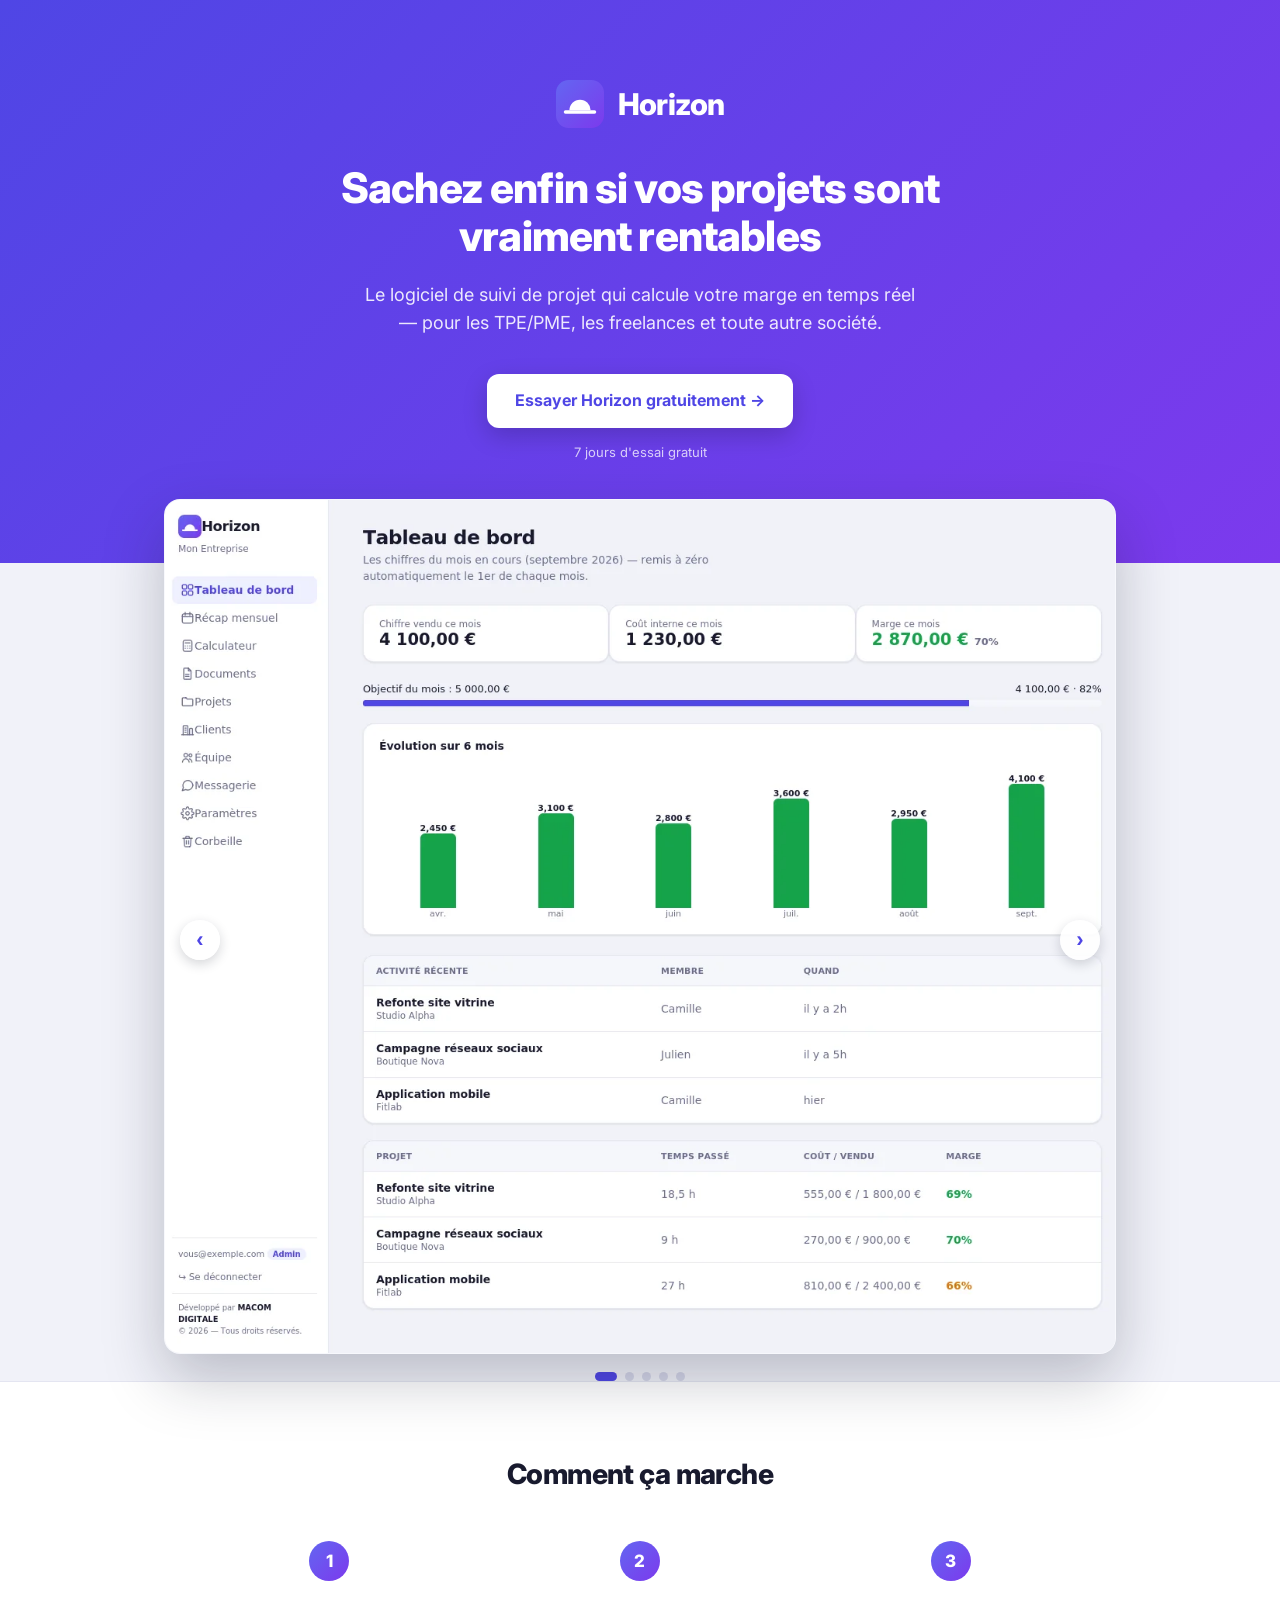
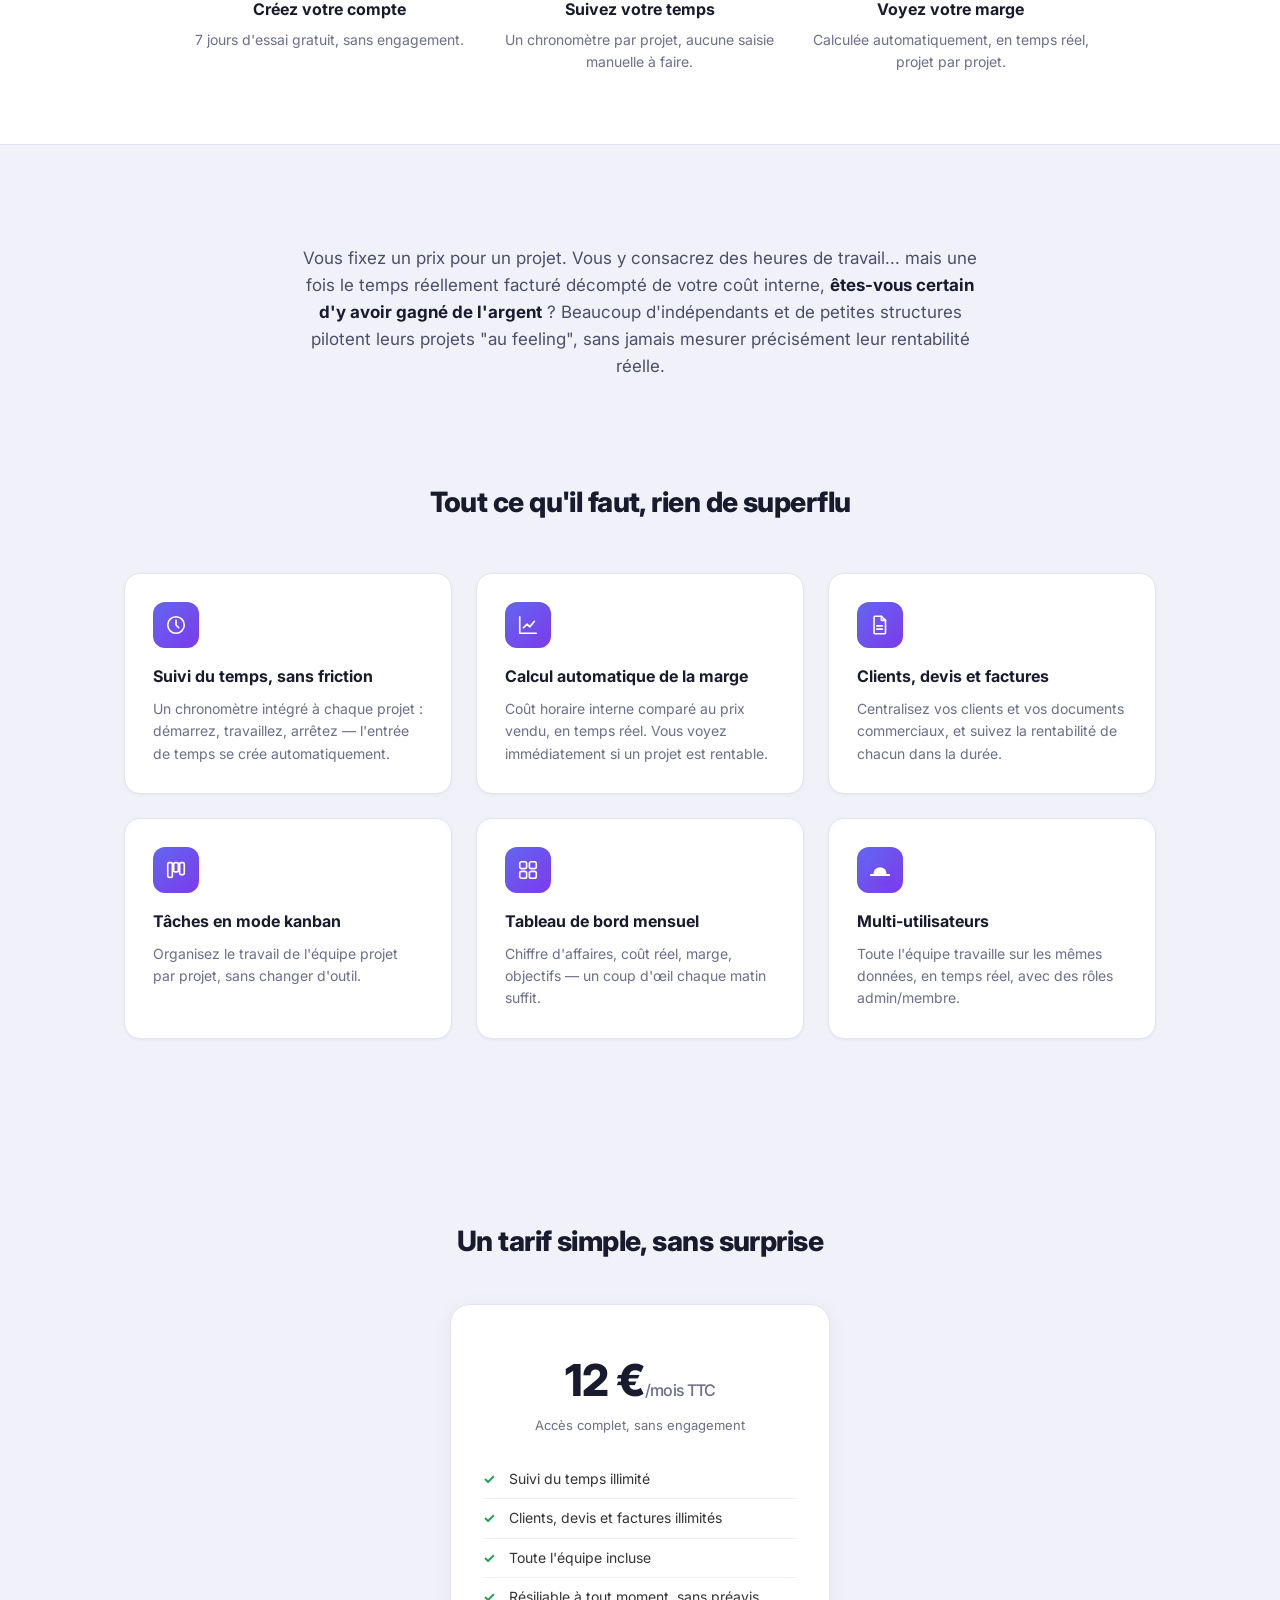
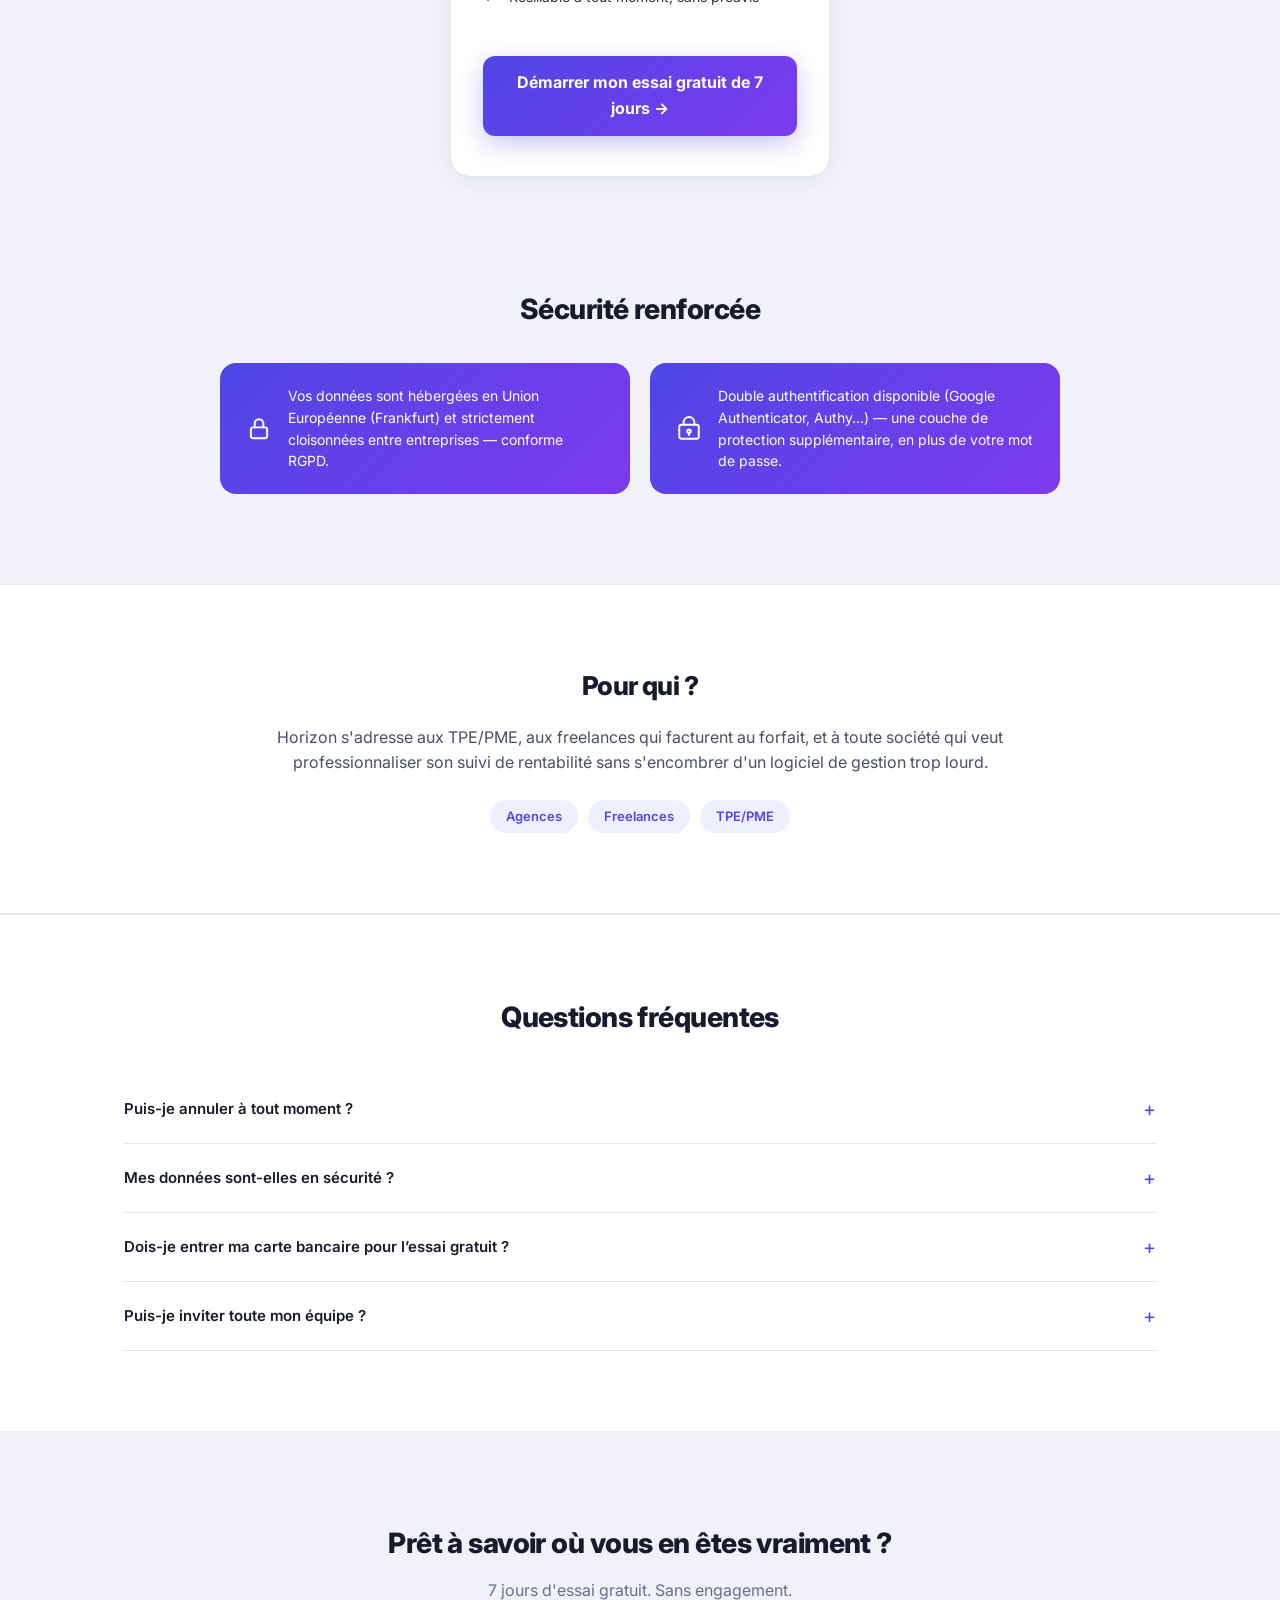
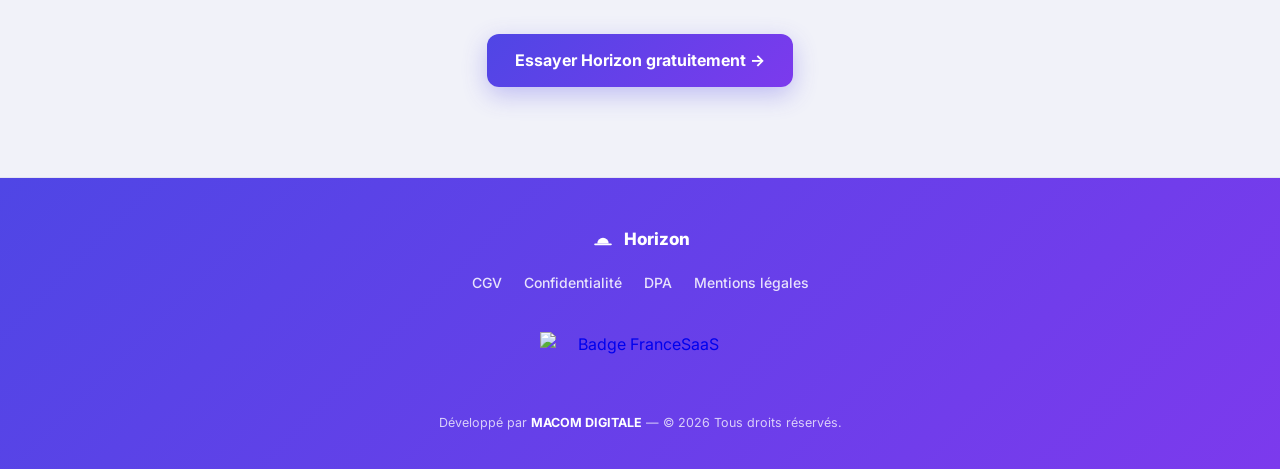
==== index.html @ ba442ac0 "Update index.html" ====
<!DOCTYPE html>
<html lang="fr-FR">
<head>
<meta charset="UTF-8" />
<meta name="viewport" content="width=device-width, initial-scale=1.0" />
<meta name='robots' content='index, follow, max-image-preview:large, max-snippet:-1, max-video-preview:-1' />

	<!-- This site is optimized with the Yoast SEO plugin v28.4 - https://yoast.com/product/yoast-seo-wordpress/ -->
	<title>Accueil - Horizon - Suivi de projets</title>
	<link rel="canonical" href="https://horizon-suivi-projets.fr/" />
	<meta property="og:locale" content="fr_FR" />
	<meta property="og:type" content="website" />
	<meta property="og:title" content="Accueil - Horizon - Suivi de projets" />
	<meta property="og:url" content="https://horizon-suivi-projets.fr/" />
	<meta property="og:site_name" content="Horizon - Suivi de projets" />
	<meta name="description" content="Horizon, le logiciel de suivi de projets et de rentabilité pour agences et TPE/PME : chrono de temps, marges HT/TTC, devis et factures, tâches en kanban, tableau de bord." />
<meta property="og:description" content="Suivi de projets et de rentabilité pour agences et TPE/PME. Sachez en un coup d'œil si chaque projet est rentable." />
<meta property="og:image" content="https://horizon-suivi-projets.fr/assets/img/horizon-tableau-de-bord-demo.webp" />
<link rel="icon" href="data:image/svg+xml,%3Csvg xmlns='http://www.w3.org/2000/svg' viewBox='0 0 34 34'%3E%3Crect width='34' height='34' rx='8' fill='%234F46E5'/%3E%3Cpath d='M9.5 21.5A7.5 7.5 0 0 1 24.5 21.5Z' fill='white'/%3E%3Crect x='5.5' y='21.5' width='23' height='2.4' rx='1.2' fill='white'/%3E%3C/svg%3E" />
	<meta name="twitter:card" content="summary_large_image" />
	<script type="application/ld+json" class="yoast-schema-graph">{"@context":"https:\/\/schema.org","@graph":[{"@type":"WebPage","@id":"https:\/\/horizon-suivi-projets.fr\/","url":"https:\/\/horizon-suivi-projets.fr\/","name":"Accueil - Horizon - Suivi de projets","isPartOf":{"@id":"https:\/\/horizon-suivi-projets.fr\/#website"},"datePublished":"2026-09-11T20:12:29+00:00","breadcrumb":{"@id":"https:\/\/horizon-suivi-projets.fr\/#breadcrumb"},"inLanguage":"fr-FR","potentialAction":[{"@type":"ReadAction","target":["https:\/\/horizon-suivi-projets.fr\/"]}]},{"@type":"BreadcrumbList","@id":"https:\/\/horizon-suivi-projets.fr\/#breadcrumb","itemListElement":[{"@type":"ListItem","position":1,"name":"Accueil"}]},{"@type":"WebSite","@id":"https:\/\/horizon-suivi-projets.fr\/#website","url":"https:\/\/horizon-suivi-projets.fr\/","name":"Horizon - Suivi de projets","description":"","potentialAction":[{"@type":"SearchAction","target":{"@type":"EntryPoint","urlTemplate":"https:\/\/horizon-suivi-projets.fr\/?s={search_term_string}"},"query-input":{"@type":"PropertyValueSpecification","valueRequired":true,"valueName":"search_term_string"}}],"inLanguage":"fr-FR"}]}</script>
	<!-- / Yoast SEO plugin. -->


<style id="wp-img-auto-sizes-contain-inline-css">
img:is([sizes=auto i],[sizes^="auto," i]){contain-intrinsic-size:3000px 1500px}
/*# sourceURL=wp-img-auto-sizes-contain-inline-css */
</style>
<style id="wp-block-library-inline-css">
:root{--wp-block-synced-color:#7a00df;--wp-block-synced-color--rgb:122,0,223;--wp-bound-block-color:var(--wp-block-synced-color);--wp-editor-canvas-background:#ddd;--wp-admin-theme-color:#007cba;--wp-admin-theme-color--rgb:0,124,186;--wp-admin-theme-color-darker-10:#006ba1;--wp-admin-theme-color-darker-10--rgb:0,107,160.5;--wp-admin-theme-color-darker-20:#005a87;--wp-admin-theme-color-darker-20--rgb:0,90,135;--wp-admin-border-width-focus:2px}@media (min-resolution:192dpi){:root{--wp-admin-border-width-focus:1.5px}}.wp-element-button{cursor:pointer}:root .has-very-light-gray-background-color{background-color:#eee}:root .has-very-dark-gray-background-color{background-color:#313131}:root .has-very-light-gray-color{color:#eee}:root .has-very-dark-gray-color{color:#313131}:root .has-vivid-green-cyan-to-vivid-cyan-blue-gradient-background{background:linear-gradient(135deg,#00d084,#0693e3)}:root .has-purple-crush-gradient-background{background:linear-gradient(135deg,#34e2e4,#4721fb 50%,#ab1dfe)}:root .has-hazy-dawn-gradient-background{background:linear-gradient(135deg,#faaca8,#dad0ec)}:root .has-subdued-olive-gradient-background{background:linear-gradient(135deg,#fafae1,#67a671)}:root .has-atomic-cream-gradient-background{background:linear-gradient(135deg,#fdd79a,#004a59)}:root .has-nightshade-gradient-background{background:linear-gradient(135deg,#330968,#31cdcf)}:root .has-midnight-gradient-background{background:linear-gradient(135deg,#020381,#2874fc)}:root{--wp--preset--font-size--normal:16px;--wp--preset--font-size--huge:42px}.has-regular-font-size{font-size:1em}.has-larger-font-size{font-size:2.625em}.has-normal-font-size{font-size:var(--wp--preset--font-size--normal)}.has-huge-font-size{font-size:var(--wp--preset--font-size--huge)}:root .has-text-align-center{text-align:center}:root .has-text-align-left{text-align:left}:root .has-text-align-right{text-align:right}.has-fit-text{white-space:nowrap!important}#end-resizable-editor-section{display:none}.aligncenter{clear:both}.items-justified-left{justify-content:flex-start}.items-justified-center{justify-content:center}.items-justified-right{justify-content:flex-end}.items-justified-space-between{justify-content:space-between}.screen-reader-text{word-wrap:normal!important;border:0;clip-path:inset(50%);height:1px;margin:-1px;overflow:hidden;padding:0;position:absolute;width:1px;word-break:normal!important}.screen-reader-text:focus{background-color:#ddd;clip-path:none;color:#444;display:block;font-size:1em;height:auto;left:5px;line-height:normal;padding:15px 23px 14px;text-decoration:none;top:5px;width:auto;z-index:100000}html :where(.has-border-color){border-style:solid}html :where([style^=border-color],[style*=";border-color"],[style*="; border-color"]){border-style:solid}html :where([style^=border-top-color],[style*=";border-top-color"],[style*="; border-top-color"]){border-top-style:solid}html :where([style^=border-right-color],[style*=";border-right-color"],[style*="; border-right-color"]){border-right-style:solid}html :where([style^=border-bottom-color],[style*=";border-bottom-color"],[style*="; border-bottom-color"]){border-bottom-style:solid}html :where([style^=border-left-color],[style*=";border-left-color"],[style*="; border-left-color"]){border-left-style:solid}html :where([style^=border-width],[style*=";border-width"],[style*="; border-width"]){border-style:solid}html :where([style^=border-top-width],[style*=";border-top-width"],[style*="; border-top-width"]){border-top-style:solid}html :where([style^=border-right-width],[style*=";border-right-width"],[style*="; border-right-width"]){border-right-style:solid}html :where([style^=border-bottom-width],[style*=";border-bottom-width"],[style*="; border-bottom-width"]){border-bottom-style:solid}html :where([style^=border-left-width],[style*=";border-left-width"],[style*="; border-left-width"]){border-left-style:solid}html :where(img[class*=wp-image-]){height:auto;max-width:100%}:where(figure){margin:0 0 1em}html :where(.is-position-sticky){--wp-admin--admin-bar--position-offset:var(--wp-admin--admin-bar--height,0px)}@media screen and (max-width:600px){html :where(.is-position-sticky){--wp-admin--admin-bar--position-offset:0px}}

/*# sourceURL=/wp-includes/css/dist/block-library/common.min.css */
</style>
<style id="classic-theme-styles-inline-css">
/*! This file is auto-generated */
.wp-block-button__link{color:#fff;background-color:#32373c;border-radius:9999px;box-shadow:none;text-decoration:none;padding:calc(.667em + 2px) calc(1.333em + 2px);font-size:1.125em}.wp-block-file__button{background:#32373c;color:#fff;text-decoration:none}
/*# sourceURL=/wp-includes/css/classic-themes.min.css */
</style>

<style id="global-styles-inline-css">
:root{--wp--preset--aspect-ratio--square: 1;--wp--preset--aspect-ratio--4-3: 4/3;--wp--preset--aspect-ratio--3-4: 3/4;--wp--preset--aspect-ratio--3-2: 3/2;--wp--preset--aspect-ratio--2-3: 2/3;--wp--preset--aspect-ratio--16-9: 16/9;--wp--preset--aspect-ratio--9-16: 9/16;--wp--preset--color--black: #000000;--wp--preset--color--cyan-bluish-gray: #abb8c3;--wp--preset--color--white: #ffffff;--wp--preset--color--pale-pink: #f78da7;--wp--preset--color--vivid-red: #cf2e2e;--wp--preset--color--luminous-vivid-orange: #ff6900;--wp--preset--color--luminous-vivid-amber: #fcb900;--wp--preset--color--light-green-cyan: #7bdcb5;--wp--preset--color--vivid-green-cyan: #00d084;--wp--preset--color--pale-cyan-blue: #8ed1fc;--wp--preset--color--vivid-cyan-blue: #0693e3;--wp--preset--color--vivid-purple: #9b51e0;--wp--preset--gradient--vivid-cyan-blue-to-vivid-purple: linear-gradient(135deg,rgb(6,147,227) 0%,rgb(155,81,224) 100%);--wp--preset--gradient--light-green-cyan-to-vivid-green-cyan: linear-gradient(135deg,rgb(122,220,180) 0%,rgb(0,208,130) 100%);--wp--preset--gradient--luminous-vivid-amber-to-luminous-vivid-orange: linear-gradient(135deg,rgb(252,185,0) 0%,rgb(255,105,0) 100%);--wp--preset--gradient--luminous-vivid-orange-to-vivid-red: linear-gradient(135deg,rgb(255,105,0) 0%,rgb(207,46,46) 100%);--wp--preset--gradient--very-light-gray-to-cyan-bluish-gray: linear-gradient(135deg,rgb(238,238,238) 0%,rgb(169,184,195) 100%);--wp--preset--gradient--cool-to-warm-spectrum: linear-gradient(135deg,rgb(74,234,220) 0%,rgb(151,120,209) 20%,rgb(207,42,186) 40%,rgb(238,44,130) 60%,rgb(251,105,98) 80%,rgb(254,248,76) 100%);--wp--preset--gradient--blush-light-purple: linear-gradient(135deg,rgb(255,206,236) 0%,rgb(152,150,240) 100%);--wp--preset--gradient--blush-bordeaux: linear-gradient(135deg,rgb(254,205,165) 0%,rgb(254,45,45) 50%,rgb(107,0,62) 100%);--wp--preset--gradient--luminous-dusk: linear-gradient(135deg,rgb(255,203,112) 0%,rgb(199,81,192) 50%,rgb(65,88,208) 100%);--wp--preset--gradient--pale-ocean: linear-gradient(135deg,rgb(255,245,203) 0%,rgb(182,227,212) 50%,rgb(51,167,181) 100%);--wp--preset--gradient--electric-grass: linear-gradient(135deg,rgb(202,248,128) 0%,rgb(113,206,126) 100%);--wp--preset--gradient--midnight: linear-gradient(135deg,rgb(2,3,129) 0%,rgb(40,116,252) 100%);--wp--preset--font-size--small: 13px;--wp--preset--font-size--medium: 20px;--wp--preset--font-size--large: 36px;--wp--preset--font-size--x-large: 42px;--wp--preset--spacing--20: 0.44rem;--wp--preset--spacing--30: 0.67rem;--wp--preset--spacing--40: 1rem;--wp--preset--spacing--50: 1.5rem;--wp--preset--spacing--60: 2.25rem;--wp--preset--spacing--70: 3.38rem;--wp--preset--spacing--80: 5.06rem;--wp--preset--shadow--natural: 6px 6px 9px rgba(0, 0, 0, 0.2);--wp--preset--shadow--deep: 12px 12px 50px rgba(0, 0, 0, 0.4);--wp--preset--shadow--sharp: 6px 6px 0px rgba(0, 0, 0, 0.2);--wp--preset--shadow--outlined: 6px 6px 0px -3px rgb(255, 255, 255), 6px 6px rgb(0, 0, 0);--wp--preset--shadow--crisp: 6px 6px 0px rgb(0, 0, 0);}.wp-block-button{--wp--preset--dimension--25: 25%;--wp--preset--dimension--50: 50%;--wp--preset--dimension--75: 75%;--wp--preset--dimension--100: 100%;}:where(body) { margin: 0; }:where(.is-layout-flex){gap: 0.5em;}:where(.is-layout-grid){gap: 0.5em;}body .is-layout-flex{display: flex;}.is-layout-flex{flex-wrap: wrap;align-items: center;}.is-layout-flex > :is(*, div){margin: 0;}body .is-layout-grid{display: grid;}.is-layout-grid > :is(*, div){margin: 0;}body{padding-top: 0px;padding-right: 0px;padding-bottom: 0px;padding-left: 0px;}:root :where(.wp-element-button, .wp-block-button__link){background-color: #32373c;border-width: 0;color: #fff;font-family: inherit;font-size: inherit;font-style: inherit;font-weight: inherit;letter-spacing: inherit;line-height: inherit;padding-top: calc(0.667em + 2px);padding-right: calc(1.333em + 2px);padding-bottom: calc(0.667em + 2px);padding-left: calc(1.333em + 2px);text-decoration: none;text-transform: inherit;}.has-black-color{color: var(--wp--preset--color--black) !important;}.has-cyan-bluish-gray-color{color: var(--wp--preset--color--cyan-bluish-gray) !important;}.has-white-color{color: var(--wp--preset--color--white) !important;}.has-pale-pink-color{color: var(--wp--preset--color--pale-pink) !important;}.has-vivid-red-color{color: var(--wp--preset--color--vivid-red) !important;}.has-luminous-vivid-orange-color{color: var(--wp--preset--color--luminous-vivid-orange) !important;}.has-luminous-vivid-amber-color{color: var(--wp--preset--color--luminous-vivid-amber) !important;}.has-light-green-cyan-color{color: var(--wp--preset--color--light-green-cyan) !important;}.has-vivid-green-cyan-color{color: var(--wp--preset--color--vivid-green-cyan) !important;}.has-pale-cyan-blue-color{color: var(--wp--preset--color--pale-cyan-blue) !important;}.has-vivid-cyan-blue-color{color: var(--wp--preset--color--vivid-cyan-blue) !important;}.has-vivid-purple-color{color: var(--wp--preset--color--vivid-purple) !important;}.has-black-background-color{background-color: var(--wp--preset--color--black) !important;}.has-cyan-bluish-gray-background-color{background-color: var(--wp--preset--color--cyan-bluish-gray) !important;}.has-white-background-color{background-color: var(--wp--preset--color--white) !important;}.has-pale-pink-background-color{background-color: var(--wp--preset--color--pale-pink) !important;}.has-vivid-red-background-color{background-color: var(--wp--preset--color--vivid-red) !important;}.has-luminous-vivid-orange-background-color{background-color: var(--wp--preset--color--luminous-vivid-orange) !important;}.has-luminous-vivid-amber-background-color{background-color: var(--wp--preset--color--luminous-vivid-amber) !important;}.has-light-green-cyan-background-color{background-color: var(--wp--preset--color--light-green-cyan) !important;}.has-vivid-green-cyan-background-color{background-color: var(--wp--preset--color--vivid-green-cyan) !important;}.has-pale-cyan-blue-background-color{background-color: var(--wp--preset--color--pale-cyan-blue) !important;}.has-vivid-cyan-blue-background-color{background-color: var(--wp--preset--color--vivid-cyan-blue) !important;}.has-vivid-purple-background-color{background-color: var(--wp--preset--color--vivid-purple) !important;}.has-black-border-color{border-color: var(--wp--preset--color--black) !important;}.has-cyan-bluish-gray-border-color{border-color: var(--wp--preset--color--cyan-bluish-gray) !important;}.has-white-border-color{border-color: var(--wp--preset--color--white) !important;}.has-pale-pink-border-color{border-color: var(--wp--preset--color--pale-pink) !important;}.has-vivid-red-border-color{border-color: var(--wp--preset--color--vivid-red) !important;}.has-luminous-vivid-orange-border-color{border-color: var(--wp--preset--color--luminous-vivid-orange) !important;}.has-luminous-vivid-amber-border-color{border-color: var(--wp--preset--color--luminous-vivid-amber) !important;}.has-light-green-cyan-border-color{border-color: var(--wp--preset--color--light-green-cyan) !important;}.has-vivid-green-cyan-border-color{border-color: var(--wp--preset--color--vivid-green-cyan) !important;}.has-pale-cyan-blue-border-color{border-color: var(--wp--preset--color--pale-cyan-blue) !important;}.has-vivid-cyan-blue-border-color{border-color: var(--wp--preset--color--vivid-cyan-blue) !important;}.has-vivid-purple-border-color{border-color: var(--wp--preset--color--vivid-purple) !important;}.has-vivid-cyan-blue-to-vivid-purple-gradient-background{background: var(--wp--preset--gradient--vivid-cyan-blue-to-vivid-purple) !important;}.has-light-green-cyan-to-vivid-green-cyan-gradient-background{background: var(--wp--preset--gradient--light-green-cyan-to-vivid-green-cyan) !important;}.has-luminous-vivid-amber-to-luminous-vivid-orange-gradient-background{background: var(--wp--preset--gradient--luminous-vivid-amber-to-luminous-vivid-orange) !important;}.has-luminous-vivid-orange-to-vivid-red-gradient-background{background: var(--wp--preset--gradient--luminous-vivid-orange-to-vivid-red) !important;}.has-very-light-gray-to-cyan-bluish-gray-gradient-background{background: var(--wp--preset--gradient--very-light-gray-to-cyan-bluish-gray) !important;}.has-cool-to-warm-spectrum-gradient-background{background: var(--wp--preset--gradient--cool-to-warm-spectrum) !important;}.has-blush-light-purple-gradient-background{background: var(--wp--preset--gradient--blush-light-purple) !important;}.has-blush-bordeaux-gradient-background{background: var(--wp--preset--gradient--blush-bordeaux) !important;}.has-luminous-dusk-gradient-background{background: var(--wp--preset--gradient--luminous-dusk) !important;}.has-pale-ocean-gradient-background{background: var(--wp--preset--gradient--pale-ocean) !important;}.has-electric-grass-gradient-background{background: var(--wp--preset--gradient--electric-grass) !important;}.has-midnight-gradient-background{background: var(--wp--preset--gradient--midnight) !important;}.has-small-font-size{font-size: var(--wp--preset--font-size--small) !important;}.has-medium-font-size{font-size: var(--wp--preset--font-size--medium) !important;}.has-large-font-size{font-size: var(--wp--preset--font-size--large) !important;}.has-x-large-font-size{font-size: var(--wp--preset--font-size--x-large) !important;}
/*# sourceURL=global-styles-inline-css */
</style>

<link rel='stylesheet' id='horizon-style-css' href='assets/style.css' media='all' />
</head>
<body class="home wp-singular page-template-default page page-id-13 wp-theme-Horizon">
<div class="horizon-page">
  <!-- HERO -->
  <section class="horizon-hero">
    <div class="horizon-hero-logo">
      <svg width="30" height="30" viewBox="0 0 34 34" fill="none" xmlns="http://www.w3.org/2000/svg" style="flex-shrink:0;"><rect width="34" height="34" rx="9" fill="url(#logoGrad)"/><path d="M9.5 21.5A7.5 7.5 0 0 1 24.5 21.5Z" fill="white"/><rect x="5.5" y="21.5" width="23" height="2.4" rx="1.2" fill="white"/><defs><linearGradient id="logoGrad" x1="0" y1="0" x2="34" y2="34" gradientUnits="userSpaceOnUse"><stop stop-color="#6366F1"/><stop offset="1" stop-color="#7C3AED"/></linearGradient></defs></svg>      <span>Horizon</span>
    </div>
    <h1>Sachez enfin si vos projets sont vraiment rentables</h1>
    <p>Le logiciel de suivi de projet qui calcule votre marge en temps réel — pour les TPE/PME, les freelances et toute autre société.</p>
    <a href="bientot.html" class="horizon-cta">
      Essayer Horizon gratuitement →
    </a>
    <span class="horizon-cta-sub">7 jours d'essai gratuit</span>
  </section>

  <!-- SCREENSHOT / CARROUSEL -->
  <div class="horizon-screenshot-wrap">
    <div class="horizon-carousel">
      <div class="horizon-carousel-track">
        <img src="assets/img/horizon-tableau-de-bord-demo.webp" alt="Tableau de bord Horizon, logiciel de suivi de projet et de rentabilité" class="horizon-carousel-slide is-active" />
        <img src="assets/img/horizon-recap-demo-1.webp" alt="Récap mensuel par membre dans Horizon" class="horizon-carousel-slide" />
        <img src="assets/img/horizon-projets-demo-1.webp" alt="Vue Projets et tâches en kanban dans Horizon" class="horizon-carousel-slide" />
        <img src="assets/img/horizon-clients-demo-1.webp" alt="Vue Clients dans Horizon" class="horizon-carousel-slide" />
        <img src="assets/img/horizon-documents-demo-1.webp" alt="Devis et factures dans Horizon" class="horizon-carousel-slide" />
      </div>
      <button type="button" class="horizon-carousel-arrow prev" aria-label="Image précédente" onclick="horizonCarouselMove(-1)">‹</button>
      <button type="button" class="horizon-carousel-arrow next" aria-label="Image suivante" onclick="horizonCarouselMove(1)">›</button>
      <div class="horizon-carousel-dots">
        <button type="button" class="horizon-carousel-dot is-active" aria-label="Tableau de bord" onclick="horizonCarouselGo(0)"></button>
        <button type="button" class="horizon-carousel-dot" aria-label="Projets" onclick="horizonCarouselGo(1)"></button>
        <button type="button" class="horizon-carousel-dot" aria-label="Clients" onclick="horizonCarouselGo(2)"></button>
        <button type="button" class="horizon-carousel-dot" aria-label="Récap mensuel" onclick="horizonCarouselGo(3)"></button>
        <button type="button" class="horizon-carousel-dot" aria-label="Documents" onclick="horizonCarouselGo(4)"></button>
      </div>
    </div>
  </div>

  <script>
  (function(){
    var current = 0;
    var slides = document.querySelectorAll('.horizon-carousel-slide');
    var dots = document.querySelectorAll('.horizon-carousel-dot');
    window.horizonCarouselGo = function(i){
      slides[current].classList.remove('is-active');
      dots[current].classList.remove('is-active');
      current = i;
      slides[current].classList.add('is-active');
      dots[current].classList.add('is-active');
    };
    window.horizonCarouselMove = function(delta){
      var next = (current + delta + slides.length) % slides.length;
      horizonCarouselGo(next);
    };
  })();
  </script>


  <!-- COMMENT ÇA MARCHE -->
  <section class="horizon-steps">
    <div class="horizon-container">
      <h2>Comment ça marche</h2>
      <div class="horizon-steps-grid">
        <div class="horizon-step">
          <span class="horizon-step-num">1</span>
          <h3>Créez votre compte</h3>
          <p>7 jours d'essai gratuit, sans engagement.</p>
        </div>
        <div class="horizon-step">
          <span class="horizon-step-num">2</span>
          <h3>Suivez votre temps</h3>
          <p>Un chronomètre par projet, aucune saisie manuelle à faire.</p>
        </div>
        <div class="horizon-step">
          <span class="horizon-step-num">3</span>
          <h3>Voyez votre marge</h3>
          <p>Calculée automatiquement, en temps réel, projet par projet.</p>
        </div>
      </div>
    </div>
  </section>

  <!-- INTRO / PROBLEME -->
  <section class="horizon-intro">
    <p>Vous fixez un prix pour un projet. Vous y consacrez des heures de travail... mais une fois le temps réellement facturé décompté de votre coût interne, <strong>êtes-vous certain d'y avoir gagné de l'argent</strong> ? Beaucoup d'indépendants et de petites structures pilotent leurs projets "au feeling", sans jamais mesurer précisément leur rentabilité réelle.</p>
  </section>

  <!-- FONCTIONNALITÉS -->
  <section class="horizon-features">
    <div class="horizon-container">
      <h2>Tout ce qu'il faut, rien de superflu</h2>
      <div class="horizon-features-grid">
        <div class="horizon-feature-card">
          <div class="horizon-feature-icon"><svg viewBox="0 0 24 24" width="22" height="22" fill="none" stroke="white" stroke-width="1.8" stroke-linecap="round" stroke-linejoin="round"><circle cx="12" cy="12" r="9"/><path d="M12 7v5l3 3"/></svg></div>
          <h3>Suivi du temps, sans friction</h3>
          <p>Un chronomètre intégré à chaque projet : démarrez, travaillez, arrêtez — l'entrée de temps se crée automatiquement.</p>
        </div>
        <div class="horizon-feature-card">
          <div class="horizon-feature-icon"><svg viewBox="0 0 24 24" width="22" height="22" fill="none" stroke="white" stroke-width="1.8" stroke-linecap="round" stroke-linejoin="round"><path d="M3 3v18h18"/><path d="M7 15l4-4 3 3 5-6"/></svg></div>
          <h3>Calcul automatique de la marge</h3>
          <p>Coût horaire interne comparé au prix vendu, en temps réel. Vous voyez immédiatement si un projet est rentable.</p>
        </div>
        <div class="horizon-feature-card">
          <div class="horizon-feature-icon"><svg viewBox="0 0 24 24" width="22" height="22" fill="none" stroke="white" stroke-width="1.8" stroke-linecap="round" stroke-linejoin="round"><path d="M6.5 2.5h7l4.5 4.5v13.5a1 1 0 0 1-1 1h-10.5a1 1 0 0 1-1-1v-17a1 1 0 0 1 1-1z"/><path d="M13.5 2.5v4.5h4.5"/><path d="M8.5 13h6"/><path d="M8.5 16.5h6"/></svg></div>
          <h3>Clients, devis et factures</h3>
          <p>Centralisez vos clients et vos documents commerciaux, et suivez la rentabilité de chacun dans la durée.</p>
        </div>
        <div class="horizon-feature-card">
          <div class="horizon-feature-icon"><svg viewBox="0 0 24 24" width="22" height="22" fill="none" stroke="white" stroke-width="1.8" stroke-linecap="round" stroke-linejoin="round"><rect x="3" y="4" width="5" height="16" rx="1.5"/><rect x="9.5" y="4" width="5" height="10" rx="1.5"/><rect x="16" y="4" width="5" height="13" rx="1.5"/></svg></div>
          <h3>Tâches en mode kanban</h3>
          <p>Organisez le travail de l'équipe projet par projet, sans changer d'outil.</p>
        </div>
        <div class="horizon-feature-card">
          <div class="horizon-feature-icon"><svg viewBox="0 0 24 24" width="22" height="22" fill="none" stroke="white" stroke-width="1.8" stroke-linecap="round" stroke-linejoin="round"><rect x="3" y="3" width="7.5" height="7.5" rx="2"/><rect x="13.5" y="3" width="7.5" height="7.5" rx="2"/><rect x="3" y="13.5" width="7.5" height="7.5" rx="2"/><rect x="13.5" y="13.5" width="7.5" height="7.5" rx="2"/></svg></div>
          <h3>Tableau de bord mensuel</h3>
          <p>Chiffre d'affaires, coût réel, marge, objectifs — un coup d'œil chaque matin suffit.</p>
        </div>
        <div class="horizon-feature-card">
          <div class="horizon-feature-icon"><svg width="30" height="30" viewBox="0 0 34 34" fill="none" xmlns="http://www.w3.org/2000/svg" style="flex-shrink:0;"><rect width="34" height="34" rx="9" fill="url(#logoGrad)"/><path d="M9.5 21.5A7.5 7.5 0 0 1 24.5 21.5Z" fill="white"/><rect x="5.5" y="21.5" width="23" height="2.4" rx="1.2" fill="white"/><defs><linearGradient id="logoGrad" x1="0" y1="0" x2="34" y2="34" gradientUnits="userSpaceOnUse"><stop stop-color="#6366F1"/><stop offset="1" stop-color="#7C3AED"/></linearGradient></defs></svg></div>
          <h3>Multi-utilisateurs</h3>
          <p>Toute l'équipe travaille sur les mêmes données, en temps réel, avec des rôles admin/membre.</p>
        </div>
      </div>
    </div>
  </section>


  <!-- TARIF -->
  <section class="horizon-pricing">
    <div class="horizon-container">
      <h2>Un tarif simple, sans surprise</h2>
      <div class="horizon-pricing-card">
        <div class="horizon-pricing-amount">12&nbsp;€<span class="horizon-pricing-period">/mois TTC</span></div>
        <p class="horizon-pricing-sub">Accès complet, sans engagement</p>
        <ul class="horizon-pricing-features">
          <li>Suivi du temps illimité</li>
          <li>Clients, devis et factures illimités</li>
          <li>Toute l'équipe incluse</li>
          <li>Résiliable à tout moment, sans préavis</li>
        </ul>
        <a href="bientot.html" class="horizon-cta-dark">
          Démarrer mon essai gratuit de 7 jours →
        </a>
      </div>
    </div>
  </section>

  <!-- SÉCURITÉ RENFORCÉE -->
  <section class="horizon-security">
    <div class="horizon-container">
      <h2>Sécurité renforcée</h2>
      <div class="horizon-security-grid">
        <div class="horizon-security-item">
          <svg viewBox="0 0 24 24" width="26" height="26" fill="none" stroke="#ffffff" stroke-width="1.8" stroke-linecap="round" stroke-linejoin="round"><rect x="4.5" y="10.5" width="15" height="10" rx="2"/><path d="M8 10.5V7a4 4 0 0 1 8 0v3.5"/></svg>
          <p>Vos données sont hébergées en Union Européenne (Frankfurt) et strictement cloisonnées entre entreprises — conforme RGPD.</p>
        </div>
        <div class="horizon-security-item">
          <svg viewBox="0 0 24 24" width="26" height="26" fill="none" stroke="#ffffff" stroke-width="1.8" stroke-linecap="round" stroke-linejoin="round"><rect x="3" y="8" width="18" height="13" rx="2"/><path d="M7 8V6a5 5 0 0 1 10 0v2"/><circle cx="12" cy="14" r="1.6"/><path d="M12 15.6V17.5"/></svg>
          <p>Double authentification disponible (Google Authenticator, Authy...) — une couche de protection supplémentaire, en plus de votre mot de passe.</p>
        </div>
      </div>
    </div>
  </section>

  <!-- POUR QUI -->
  <section class="horizon-for-who">
    <div class="horizon-for-who-inner">
      <h2>Pour qui ?</h2>
      <p>Horizon s'adresse aux TPE/PME, aux freelances qui facturent au forfait, et à toute société qui veut professionnaliser son suivi de rentabilité sans s'encombrer d'un logiciel de gestion trop lourd.</p>
      <div class="horizon-tags">
        <span class="horizon-tag">Agences</span>
        <span class="horizon-tag">Freelances</span>
        <span class="horizon-tag">TPE/PME</span>
      </div>
    </div>
  </section>


  <!-- FAQ -->
  <section class="horizon-faq">
    <div class="horizon-container">
      <h2>Questions fréquentes</h2>
      <div class="horizon-faq-list">
                  <details class="horizon-faq-item">
            <summary>Puis-je annuler à tout moment ?</summary>
            <div class="horizon-faq-answer"><p>Oui, sans préavis, directement depuis votre espace de compte.</p>
</div>
          </details>
                  <details class="horizon-faq-item">
            <summary>Mes données sont-elles en sécurité ?</summary>
            <div class="horizon-faq-answer"><p>Elles sont hébergées en Union Européenne (Allemagne), avec un cloisonnement strict entre chaque entreprise cliente — personne d&rsquo;autre ne peut voir vos données.</p>
</div>
          </details>
                  <details class="horizon-faq-item">
            <summary>Dois-je entrer ma carte bancaire pour l&rsquo;essai gratuit ?</summary>
            <div class="horizon-faq-answer"><p>Oui, elle est demandée pour activer l&rsquo;essai de 7 jours, mais aucun prélèvement n&rsquo;a lieu avant la fin de cette période.</p>
</div>
          </details>
                  <details class="horizon-faq-item">
            <summary>Puis-je inviter toute mon équipe ?</summary>
            <div class="horizon-faq-answer"><p>Oui, sans limite de nombre — chaque membre de votre entreprise peut avoir son propre accès, inclus dans l&rsquo;abonnement.</p>
</div>
          </details>
              </div>
    </div>
  </section>

  <!-- CTA FINAL -->
  <section class="horizon-final-cta">
    <h2>Prêt à savoir où vous en êtes vraiment ?</h2>
    <p>7 jours d'essai gratuit. Sans engagement.</p>
    <a href="bientot.html" class="horizon-cta-dark">
      Essayer Horizon gratuitement →
    </a>
  </section>

<footer class="horizon-footer">
  <div class="horizon-footer-inner">

    <div class="horizon-footer-logo">
      <svg width="26" height="26" viewBox="0 0 34 34" fill="none" xmlns="http://www.w3.org/2000/svg" style="flex-shrink:0;">
        <path d="M9.5 21.5A7.5 7.5 0 0 1 24.5 21.5Z" fill="white"/>
        <rect x="5.5" y="21.5" width="23" height="2.4" rx="1.2" fill="white"/>
      </svg>
      <span>Horizon</span>
    </div>

    <nav class="horizon-footer-links">
      <a href="docs/cgv-Horizon.pdf" target="_blank" rel="noopener">CGV</a>
      <a href="docs/politique-confidentialite-Horizon.pdf" target="_blank" rel="noopener">Confidentialité</a>
      <a href="docs/dpa-Horizon.pdf" target="_blank" rel="noopener">DPA</a>
      <a href="docs/mentions-legales-Horizon.pdf" target="_blank" rel="noopener">Mentions légales</a>
    </nav>

<!-- Badge FranceSaaS -->
<div class="horizon-footer-badge">
  <a href="https://francesaas.fr/saas/horizon"
     target="_blank"
     rel="noopener"
     title="Profil du SaaS Horizon sur FranceSaaS.fr">
    <img src="https://francesaas.fr/badge-francesaas.svg"
         alt="Badge FranceSaaS"
         width="120"
         height="26">
  </a>
</div>

    <p class="horizon-footer-copy">
      Développé par 
      <a 
        href="https://macom-digitale.com/" 
        target="_blank" 
        rel="noopener noreferrer" 
        class="horizon-footer-brand-link"
      >
        <strong>MACOM DIGITALE</strong>
      </a> 
      — © 2026 Tous droits réservés.
    </p>

  </div>
</footer>
---- assets/style.css ----
/*
Theme Name: Horizon
Theme URI: https://horizon.macom-digitale.com
Author: MACOM DIGITALE
Author URI: https://macom-digitale.com
Description: Thème de présentation pour Horizon, logiciel de suivi de projet et de rentabilité.
Version: 1.0
*/


  @import url('https://fonts.googleapis.com/css2?family=Inter:wght@400;500;600;700;800&display=swap');

  .horizon-page * { box-sizing:border-box; margin:0; padding:0; }
  .horizon-page {
    font-family:'Inter', ui-sans-serif, system-ui, sans-serif;
    color:#181A2E;
    background:#F1F2F9;
    line-height:1.6;
  }
  .horizon-page a { text-decoration:none; }
  .horizon-container { max-width:1080px; margin:0 auto; padding:0 24px; }

  /* ---------- Hero ---------- */
  .horizon-hero {
    background:linear-gradient(135deg, #4F46E5, #7C3AED);
    padding:80px 24px 100px 24px;
    text-align:center;
    color:#fff;
  }
  .horizon-hero-logo { display:flex; align-items:center; justify-content:center; gap:14px; margin-bottom:36px; }
  .horizon-hero-logo svg { width:48px; height:48px; }
  .horizon-hero-logo span { font-size:30px; font-weight:800; letter-spacing:-0.02em; }
  .horizon-hero h1 { font-size:42px; font-weight:800; letter-spacing:-0.02em; line-height:1.15; max-width:720px; margin:0 auto 20px auto; }
  .horizon-hero p { font-size:18px; color:rgba(255,255,255,0.88); max-width:560px; margin:0 auto 36px auto; }
  .horizon-cta {
    display:inline-flex; align-items:center; gap:8px;
    background:#fff; color:#4F46E5; font-weight:700; font-size:16px;
    padding:14px 28px; border-radius:12px;
    box-shadow:0 8px 24px rgba(0,0,0,0.18);
  }
  .horizon-cta-sub { display:block; margin-top:14px; font-size:13px; color:rgba(255,255,255,0.75); }

  /* ---------- Dashboard screenshot / carrousel ---------- */
  .horizon-screenshot-wrap { margin:-64px auto 0 auto; max-width:1000px; padding:0 24px; }
  .horizon-carousel { position:relative; }
  .horizon-carousel-track {
    position:relative; border-radius:16px; overflow:hidden;
    box-shadow:0 24px 60px rgba(24,26,46,0.25);
    border:1px solid rgba(255,255,255,0.4);
    background:#F1F2F9;
  }
  .horizon-carousel-slide {
    width:100%; height:auto; display:none; margin:0; vertical-align:top;
  }
  .horizon-carousel-slide.is-active { display:block; }
  .horizon-carousel-arrow {
    position:absolute; top:50%; transform:translateY(-50%);
    width:40px; height:40px; border-radius:50%; border:none;
    background:rgba(255,255,255,0.9); color:#4F46E5; font-size:22px; font-weight:700;
    cursor:pointer; display:flex; align-items:center; justify-content:center;
    box-shadow:0 4px 12px rgba(24,26,46,0.18);
  }
  .horizon-carousel-arrow:hover { background:#fff; }
  .horizon-carousel-arrow.prev { left:16px; }
  .horizon-carousel-arrow.next { right:16px; }
  .horizon-carousel-dots { display:flex; justify-content:center; gap:8px; margin-top:18px; }
  .horizon-carousel-dot {
    width:9px; height:9px; border-radius:50%; border:none; padding:0;
    background:#D4D6E8; cursor:pointer;
  }
  .horizon-carousel-dot.is-active { background:#4F46E5; width:22px; border-radius:5px; }

  /* ---------- Problème ---------- */
  .horizon-intro { padding:100px 24px 60px 24px; text-align:center; }
  .horizon-intro p { max-width:680px; margin:0 auto; font-size:17px; color:#4B4E6B; }
  .horizon-intro strong { color:#181A2E; }

  /* ---------- Fonctionnalités ---------- */
  .horizon-features { padding:40px 24px 90px 24px; }
  .horizon-features h2 { text-align:center; font-size:28px; font-weight:800; letter-spacing:-0.02em; margin-bottom:48px; }
  .horizon-features-grid { display:grid; grid-template-columns:repeat(3, 1fr); gap:24px; }
  .horizon-feature-card {
    background:#fff; border:1px solid #E4E5F1; border-radius:16px; padding:28px;
    box-shadow:0 1px 3px rgba(24,26,46,0.06);
  }
  .horizon-feature-icon {
    width:46px; height:46px; border-radius:12px;
    background:linear-gradient(135deg, #6366F1, #7C3AED);
    display:flex; align-items:center; justify-content:center; margin-bottom:16px;
  }
  .horizon-feature-card h3 { font-size:16px; font-weight:700; margin-bottom:8px; }
  .horizon-feature-card p { font-size:14px; color:#6B6E8C; }

  /* ---------- Pour qui ---------- */
  .horizon-for-who { background:#fff; padding:80px 24px; border-top:1px solid #E4E5F1; border-bottom:1px solid #E4E5F1; }
  .horizon-for-who-inner { max-width:780px; margin:0 auto; text-align:center; }
  .horizon-for-who h2 { font-size:26px; font-weight:800; letter-spacing:-0.02em; margin-bottom:18px; }
  .horizon-for-who p { font-size:16px; color:#4B4E6B; }
  .horizon-tags { display:flex; gap:10px; justify-content:center; margin-top:24px; flex-wrap:wrap; }
  .horizon-tag { background:#EEF0FF; color:#4F46E5; font-size:13px; font-weight:600; padding:6px 16px; border-radius:20px; }

  /* ---------- CTA final ---------- */
  .horizon-final-cta { padding:90px 24px; text-align:center; }
  .horizon-final-cta h2 { font-size:28px; font-weight:800; letter-spacing:-0.02em; margin-bottom:12px; }
  .horizon-final-cta p { color:#6B6E8C; margin-bottom:30px; }
  .horizon-cta-dark {
    display:inline-flex; align-items:center; gap:8px;
    background:linear-gradient(135deg, #4F46E5, #7C3AED); color:#fff; font-weight:700; font-size:16px;
    padding:14px 28px; border-radius:12px;
    box-shadow:0 8px 24px rgba(79,70,229,0.3);
  }

  @media (max-width: 760px) {
    .horizon-hero h1 { font-size:30px; }
    .horizon-features-grid { grid-template-columns:1fr; }
    .horizon-screenshot-wrap { margin-top:-40px; }
  }



/* ---------- Footer commun (footer.php) : logo, liens légaux, copyright ---------- */
.horizon-footer { background:linear-gradient(135deg, #4F46E5, #7C3AED); border-top:1px solid #E4E5F1; padding:48px 24px 36px 24px; }
.horizon-footer-inner { max-width:1080px; margin:0 auto; display:flex; flex-direction:column; align-items:center; gap:18px; text-align:center; }
.horizon-footer-logo { display:flex; align-items:center; gap:8px; font-weight:800; font-size:17px; color:#fff; }
.horizon-footer-links { display:flex; gap:22px; flex-wrap:wrap; justify-content:center; }
.horizon-footer-links a { color:rgba(255,255,255,0.85); font-size:14px; font-weight:500; }
.horizon-footer-links a:hover { color:#fff; }
.horizon-footer-link-group { display:inline-flex; align-items:center; gap:6px; }
.horizon-footer-pdf-link {
  font-size:10px !important; font-weight:700 !important; letter-spacing:0.03em;
  color:rgba(255,255,255,0.55) !important; border:1px solid rgba(255,255,255,0.35);
  border-radius:4px; padding:1px 5px;
}
.horizon-footer-pdf-link:hover { color:#fff !important; border-color:#fff; }
.horizon-footer-copy { color:rgba(255,255,255,0.75); font-size:12.5px; }
.horizon-footer-copy strong { color:#fff; }
.horizon-footer-brand-link { text-decoration:none; }
.horizon-footer-brand-link:hover strong { color:#fff; text-decoration:underline; }

/* ---------- Comment ça marche ---------- */
.horizon-steps { padding:70px 24px; background:#fff; border-top:1px solid #E4E5F1; border-bottom:1px solid #E4E5F1; }
.horizon-steps h2 { text-align:center; font-size:28px; font-weight:800; letter-spacing:-0.02em; margin-bottom:44px; }
.horizon-steps-grid { display:grid; grid-template-columns:repeat(3, 1fr); gap:32px; max-width:900px; margin:0 auto; }
.horizon-step { text-align:center; }
.horizon-step-num { width:40px; height:40px; border-radius:50%; background:linear-gradient(135deg, #6366F1, #7C3AED); color:#fff; font-weight:800; font-size:17px; display:flex; align-items:center; justify-content:center; margin:0 auto 16px auto; }
.horizon-step h3 { font-size:16px; font-weight:700; margin-bottom:6px; }
.horizon-step p { font-size:14px; color:#6B6E8C; }

/* ---------- Tarif ---------- */
.horizon-pricing { padding:90px 24px; text-align:center; }
.horizon-pricing h2 { font-size:28px; font-weight:800; letter-spacing:-0.02em; margin-bottom:40px; }
.horizon-pricing-card { max-width:380px; margin:0 auto; background:#fff; border:1px solid #E4E5F1; border-radius:20px; padding:40px 32px; box-shadow:0 4px 20px rgba(24,26,46,0.06); }
.horizon-pricing-amount { font-size:44px; font-weight:800; letter-spacing:-0.02em; color:#181A2E; }
.horizon-pricing-amount span { font-size:16px; font-weight:500; color:#6B6E8C; }
.horizon-pricing-sub { color:#6B6E8C; font-size:13px; margin-bottom:24px; }
.horizon-pricing-features { list-style:none; text-align:left; margin:0 0 32px 0; padding:0; }
.horizon-pricing-features li { padding:8px 0 8px 26px; position:relative; font-size:14px; color:#333; border-bottom:1px solid #F1F2F9; }
.horizon-pricing-features li:before { content:"✓"; position:absolute; left:0; color:#16A34A; font-weight:700; }
.horizon-pricing-features li:last-child { border-bottom:none; }
.horizon-pricing-note { margin-top:18px; font-size:12px; color:#6B6E8C; }
.horizon-pricing-card .horizon-cta-dark { margin-top:8px; }

/* ---------- Sécurité renforcée ---------- */
.horizon-security { padding:20px 24px 90px 24px; }
.horizon-security h2 { text-align:center; font-size:28px; font-weight:800; letter-spacing:-0.02em; margin-bottom:32px; }
.horizon-security-grid { display:grid; grid-template-columns:repeat(2, 1fr); gap:20px; max-width:840px; margin:0 auto; }
.horizon-security-item {
  display:flex; align-items:center; gap:16px;
  background:linear-gradient(135deg, #4F46E5, #7C3AED); border:none; border-radius:16px;
  padding:22px 26px;
}
.horizon-security-item svg { flex-shrink:0; stroke:#fff; }
.horizon-security-item p { margin:0; font-size:14px; color:#fff; line-height:1.55; text-align:left; }

@media (max-width: 760px) {
  .horizon-security-grid { grid-template-columns:1fr; }
}

/* ---------- FAQ ---------- */
.horizon-faq { padding:80px 24px; background:#fff; border-top:1px solid #E4E5F1; }
.horizon-container-narrow { max-width:720px; margin:0 auto; }
.horizon-faq h2 { text-align:center; font-size:28px; font-weight:800; letter-spacing:-0.02em; margin-bottom:36px; }
.horizon-faq-item { border-bottom:1px solid #E4E5F1; padding:18px 0; }
.horizon-faq-item summary { cursor:pointer; font-weight:600; font-size:15px; color:#181A2E; list-style:none; display:flex; justify-content:space-between; align-items:center; }
.horizon-faq-item summary::-webkit-details-marker { display:none; }
.horizon-faq-item summary:after { content:"+"; font-size:20px; color:#4F46E5; font-weight:400; }
.horizon-faq-item[open] summary:after { content:"–"; }
.horizon-faq-item p { margin-top:12px; font-size:14px; color:#6B6E8C; line-height:1.6; }
.horizon-faq-empty { text-align:center; color:#6B6E8C; font-size:14px; }

@media (max-width: 760px) {
  .horizon-steps-grid { grid-template-columns:1fr; gap:28px; }
}

/* ---------- Pages légales (page.php) ---------- */
.horizon-legal-page { padding:60px 24px 100px 24px; }
.horizon-legal-container { max-width:760px; margin:0 auto; }
.horizon-legal-head { display:flex; align-items:center; justify-content:space-between; flex-wrap:wrap; gap:16px; margin-bottom:32px; }
.horizon-legal-container h1 { font-size:32px; font-weight:800; letter-spacing:-0.02em; margin-bottom:0; }
.horizon-legal-pdf-btn {
  display:inline-flex; align-items:center; gap:8px; flex-shrink:0;
  background:#EEF0FF; color:#4F46E5; font-weight:600; font-size:14px;
  padding:10px 18px; border-radius:10px; white-space:nowrap;
}
.horizon-legal-pdf-btn:hover { background:#4F46E5; color:#fff; }
.horizon-legal-content { font-size:15px; line-height:1.7; color:#333; }
.horizon-legal-content h2 { font-size:20px; font-weight:700; margin:32px 0 12px 0; color:#181A2E; }
.horizon-legal-content p { margin-bottom:14px; }
.horizon-legal-content ul { margin:0 0 14px 20px; }
.horizon-legal-content table { width:100%; border-collapse:collapse; margin-bottom:20px; }
.horizon-legal-content th, .horizon-legal-content td { border:1px solid #E4E5F1; padding:8px 12px; text-align:left; font-size:14px; }
.horizon-legal-content th { background:#F5F6FB; }

.horizon-footer-badge {
  display: flex;
  justify-content: center;
  align-items: center;
  margin: 20px 0;
}

.horizon-footer-badge img {
  display: block;
  width: 200px;
  height: auto;
}
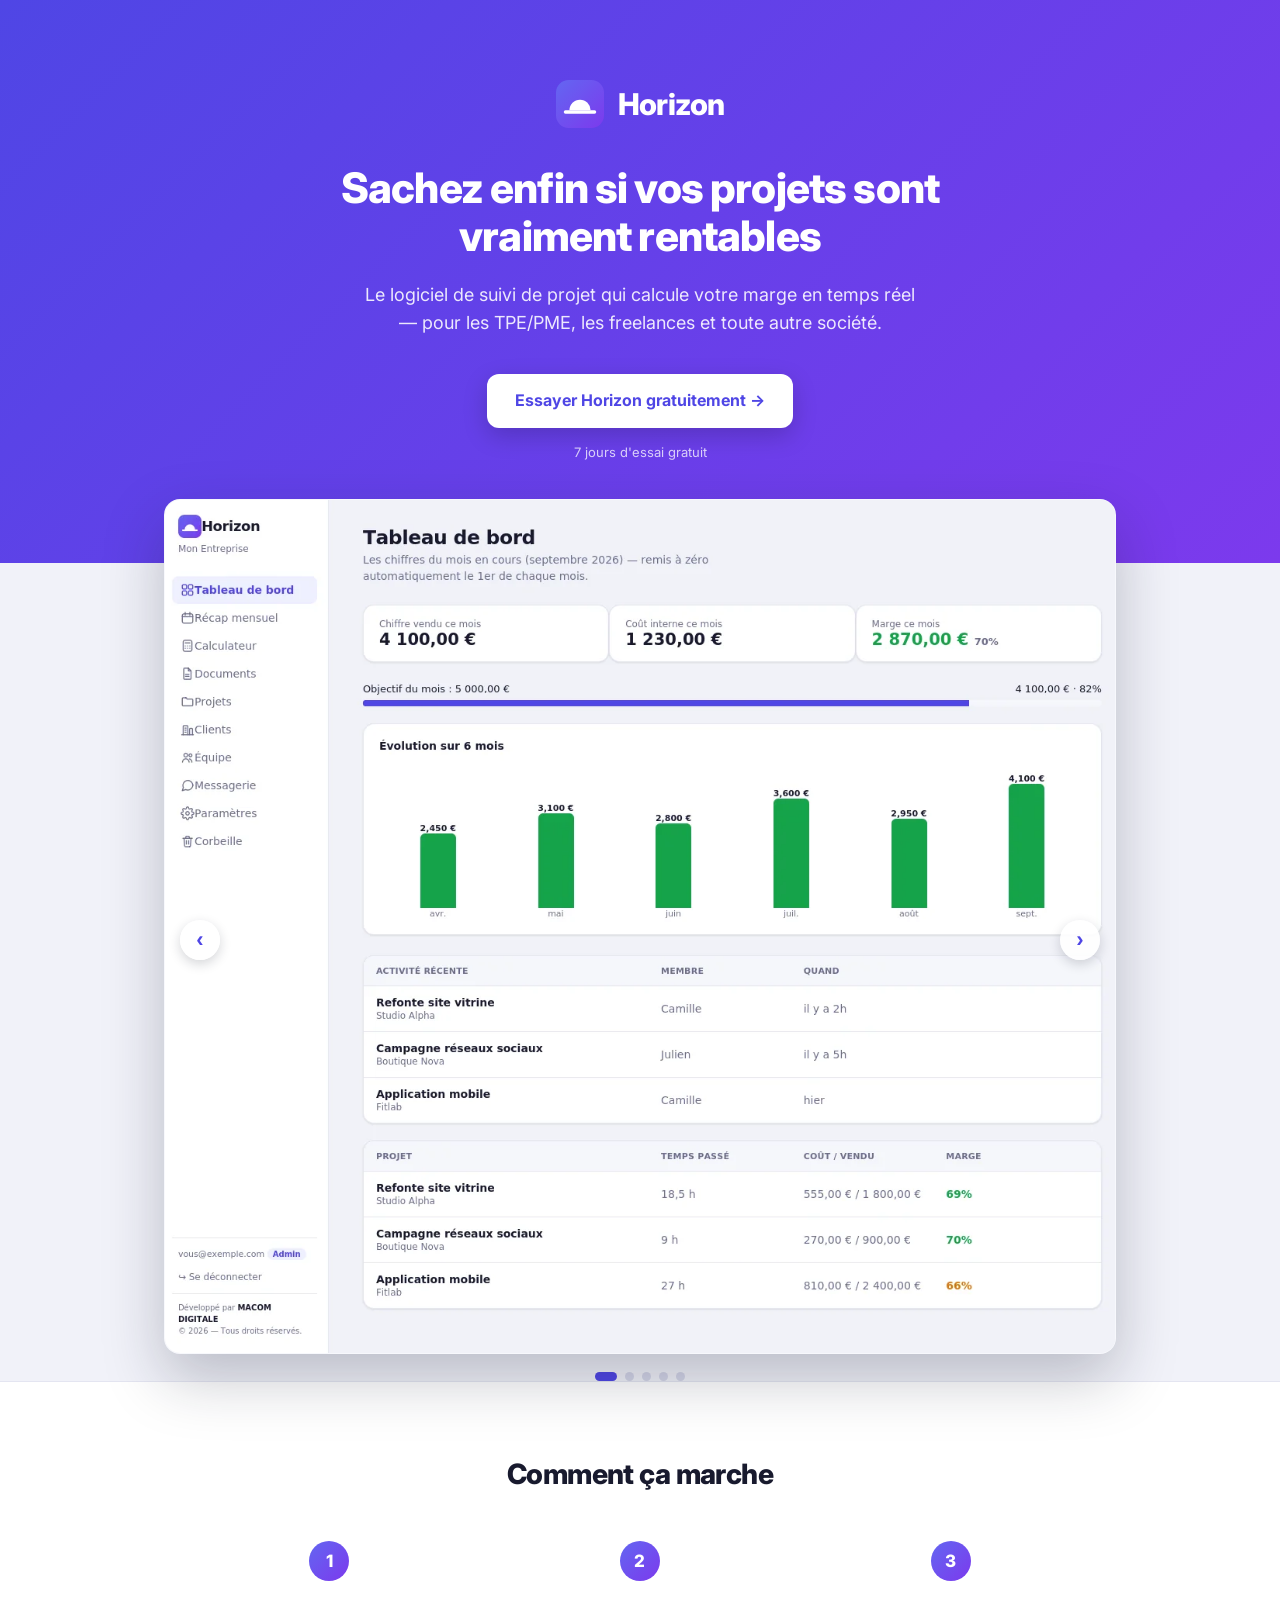
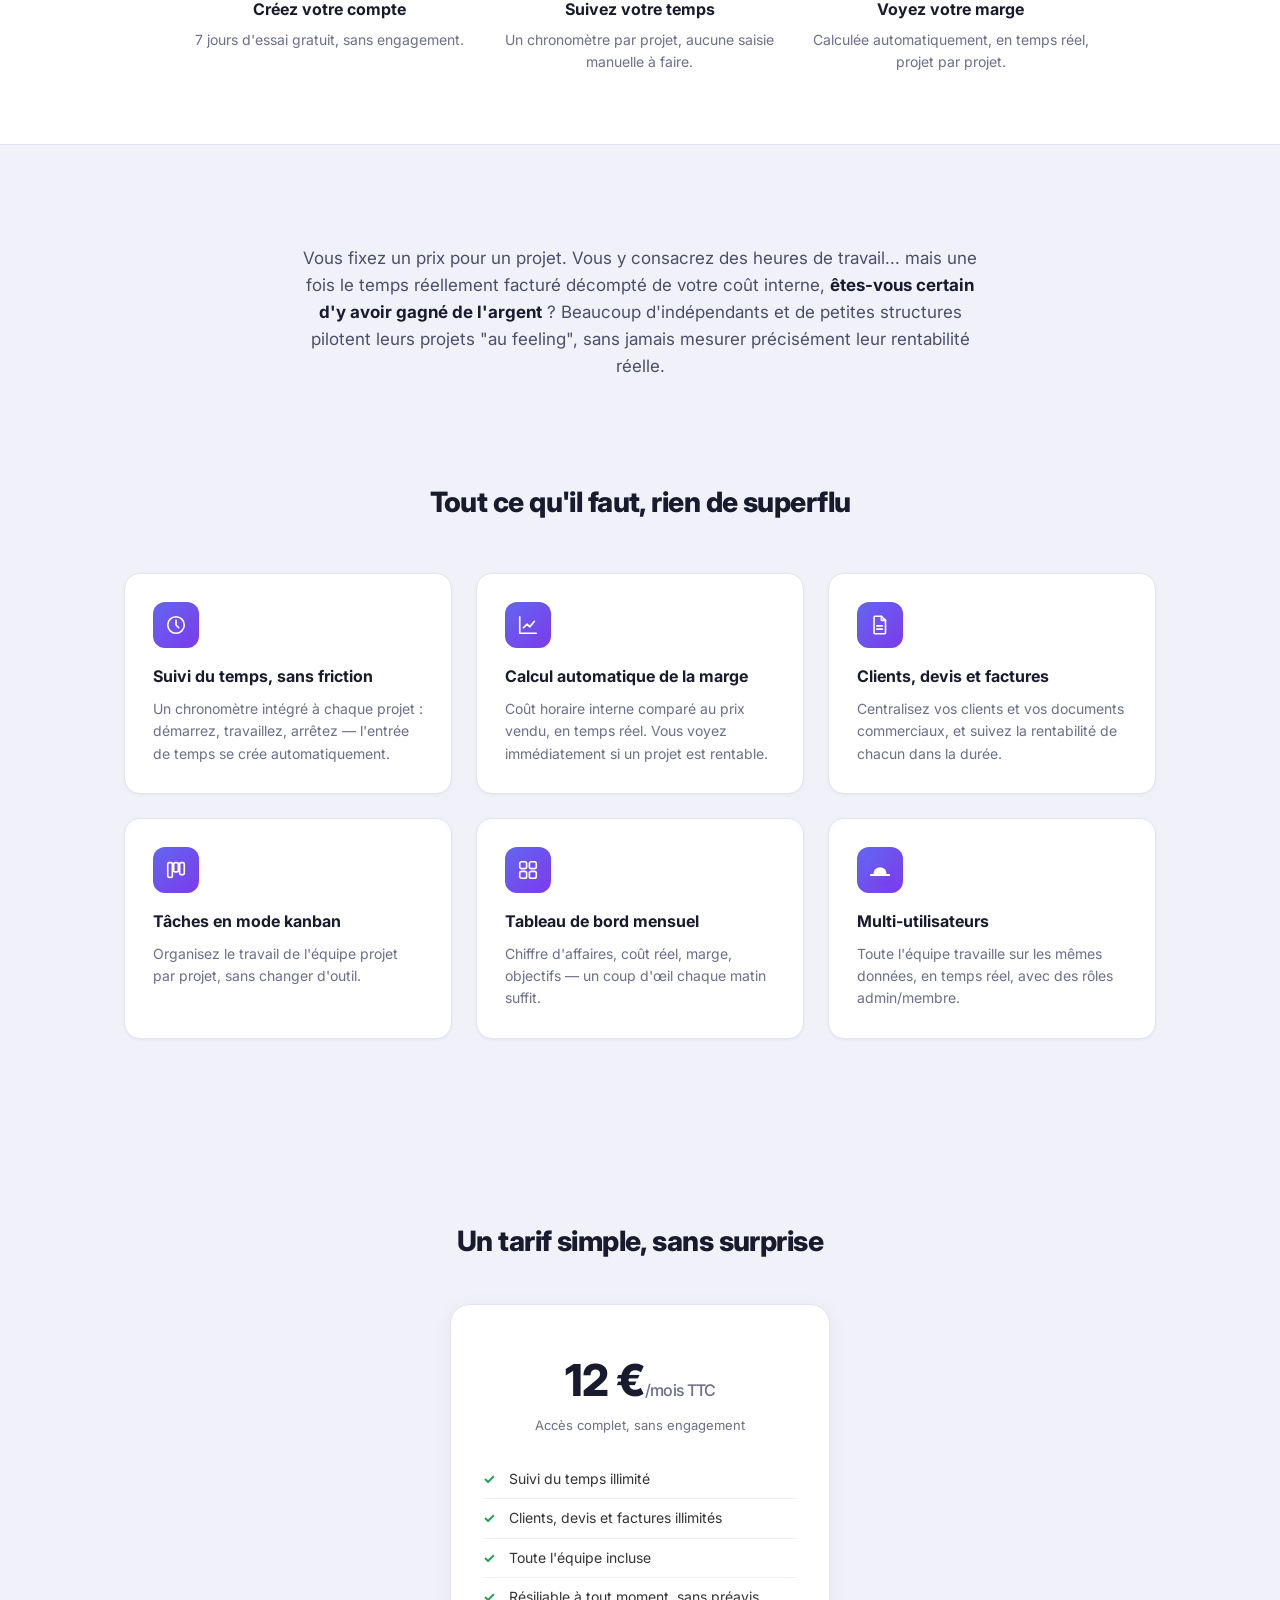
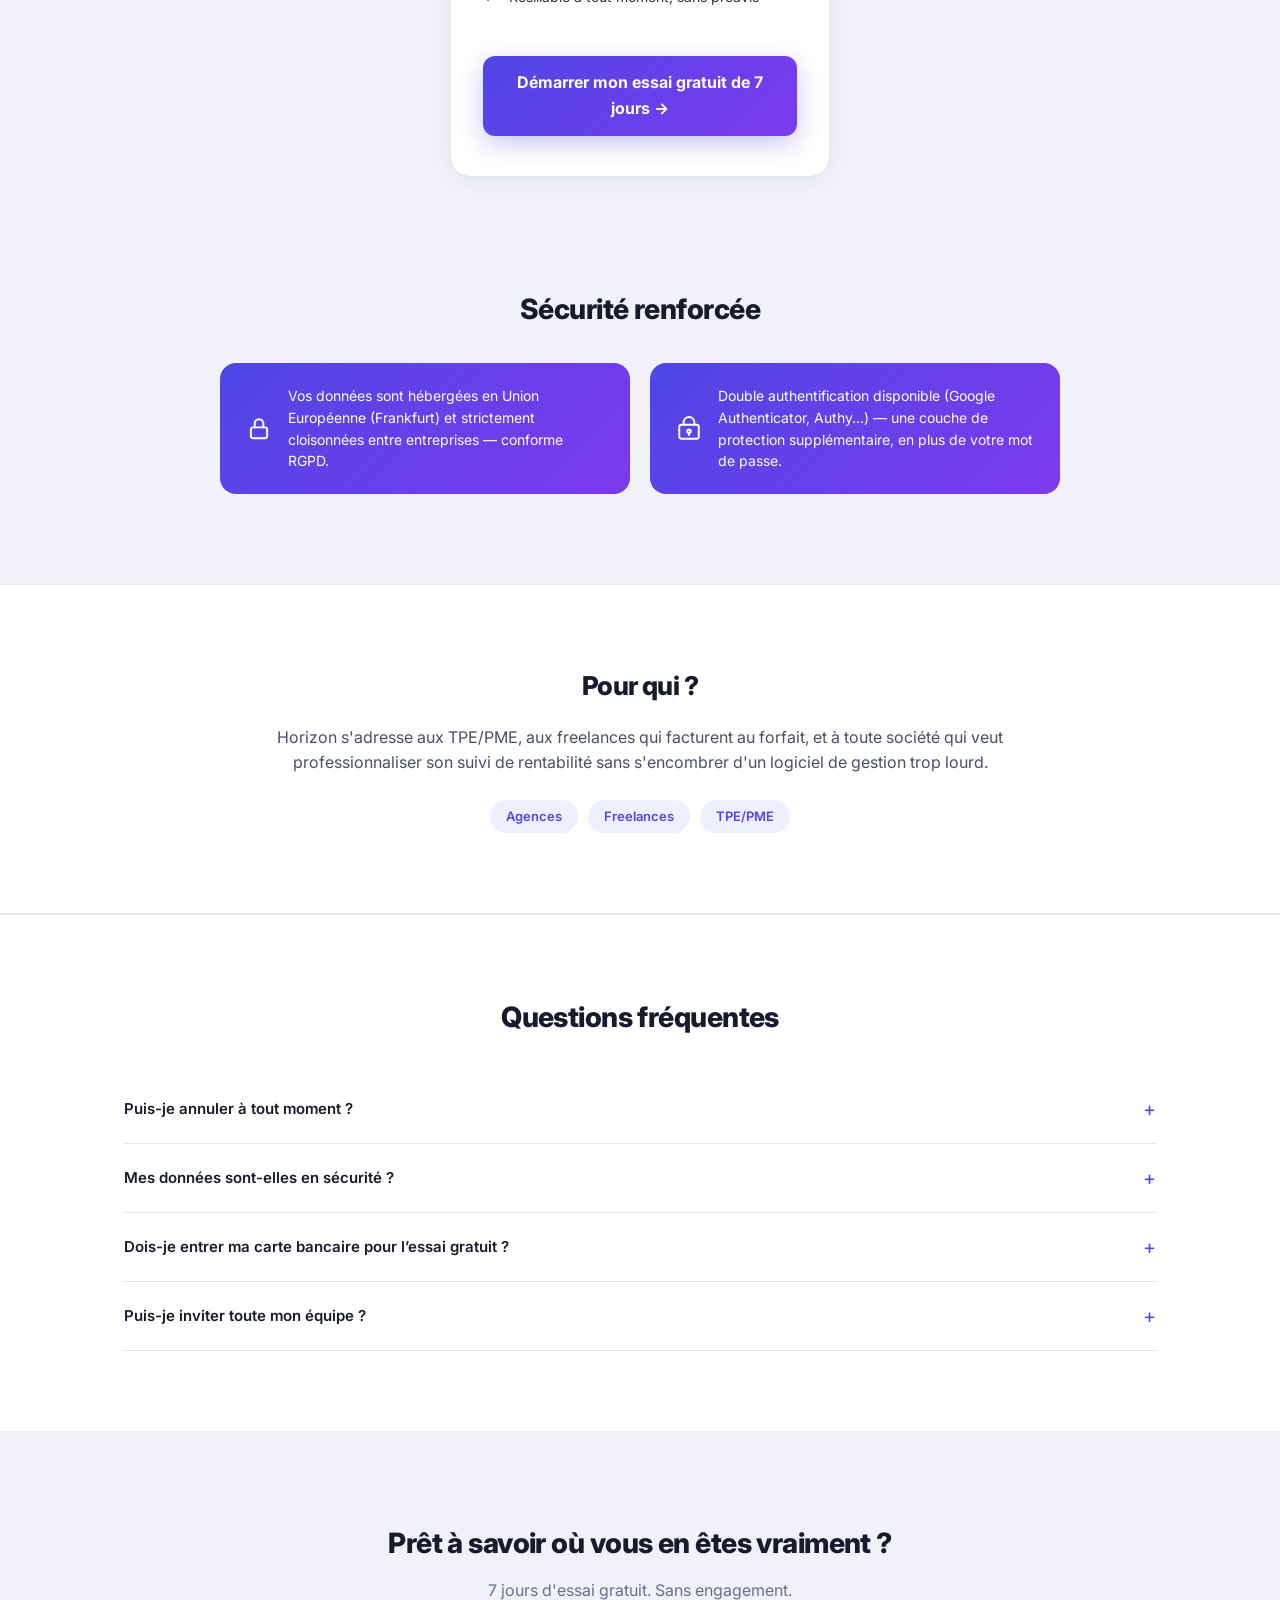
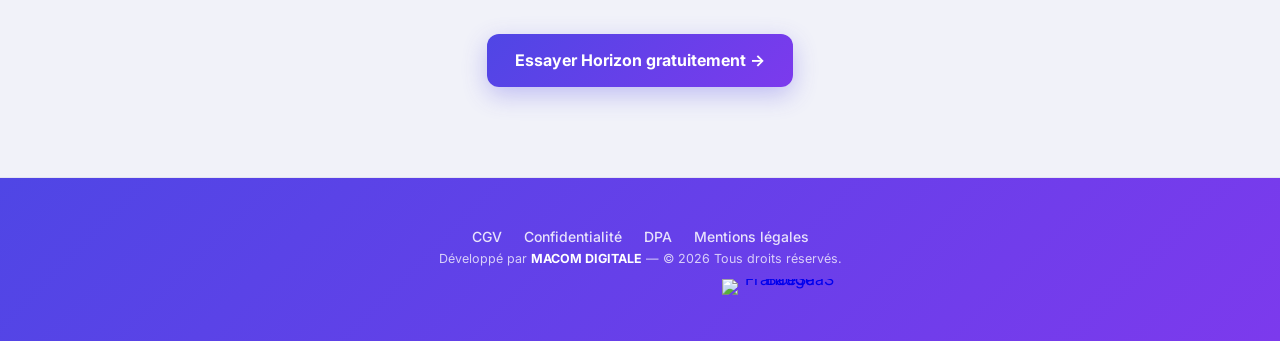
==== commit 009310e0: "Update index.html" ====
--- a/index.html
+++ b/index.html
@@ -258,50 +258,45 @@
       Essayer Horizon gratuitement →
     </a>
   </section>
-
 <footer class="horizon-footer">
   <div class="horizon-footer-inner">
 
-    <div class="horizon-footer-logo">
-      <svg width="26" height="26" viewBox="0 0 34 34" fill="none" xmlns="http://www.w3.org/2000/svg" style="flex-shrink:0;">
-        <path d="M9.5 21.5A7.5 7.5 0 0 1 24.5 21.5Z" fill="white"/>
-        <rect x="5.5" y="21.5" width="23" height="2.4" rx="1.2" fill="white"/>
-      </svg>
-      <span>Horizon</span>
-    </div>
-
-    <nav class="horizon-footer-links">
-      <a href="docs/cgv-Horizon.pdf" target="_blank" rel="noopener">CGV</a>
-      <a href="docs/politique-confidentialite-Horizon.pdf" target="_blank" rel="noopener">Confidentialité</a>
-      <a href="docs/dpa-Horizon.pdf" target="_blank" rel="noopener">DPA</a>
-      <a href="docs/mentions-legales-Horizon.pdf" target="_blank" rel="noopener">Mentions légales</a>
-    </nav>
-
-<!-- Badge FranceSaaS -->
-<div class="horizon-footer-badge">
-  <a href="https://francesaas.fr/saas/horizon"
-     target="_blank"
-     rel="noopener"
-     title="Profil du SaaS Horizon sur FranceSaaS.fr">
-    <img src="https://francesaas.fr/badge-francesaas.svg"
-         alt="Badge FranceSaaS"
-         width="120"
-         height="26">
-  </a>
-</div>
-
-    <p class="horizon-footer-copy">
-      Développé par 
-      <a 
-        href="https://macom-digitale.com/" 
-        target="_blank" 
-        rel="noopener noreferrer" 
-        class="horizon-footer-brand-link"
-      >
-        <strong>MACOM DIGITALE</strong>
-      </a> 
-      — © 2026 Tous droits réservés.
-    </p>
-
+    <div class="horizon-footer-main">
+      
+      <div class="horizon-footer-left">
+        <div class="horizon-footer-logo">
+          <!-- Ton logo ici -->
+        </div>
+
+        <nav class="horizon-footer-links">
+          <a href="docs/cgv-Horizon.pdf" target="_blank" rel="noopener">CGV</a>
+          <a href="docs/politique-confidentialite-Horizon.pdf" target="_blank" rel="noopener">Confidentialité</a>
+          <a href="docs/dpa-Horizon.pdf" target="_blank" rel="noopener">DPA</a>
+          <a href="docs/mentions-legales-Horizon.pdf" target="_blank" rel="noopener">Mentions légales</a>
+        </nav>
+
+        <p class="horizon-footer-copy">
+          Développé par
+          <a href="https://macom-digitale.com/" target="_blank" rel="noopener noreferrer" class="horizon-footer-brand-link">
+            <strong>MACOM DIGITALE</strong>
+          </a>
+          — © 2026 Tous droits réservés.
+        </p>
+      </div>
+
+      <!-- Badge FranceSaaS à droite du footer -->
+      <div class="horizon-footer-badge">
+        <a href="https://francesaas.fr/saas/horizon"
+           target="_blank"
+           rel="noopener"
+           title="Profil du SaaS Horizon sur FranceSaaS.fr">
+          <img src="https://francesaas.fr/badge-francesaas.svg"
+               alt="Badge FranceSaaS"
+               width="100"
+               height="22">
+        </a>
+      </div>
+
+    </div>
   </div>
 </footer>
--- a/assets/style.css
+++ b/assets/style.css
@@ -213,13 +213,18 @@
 
 .horizon-footer-badge {
   display: flex;
-  justify-content: center;
+  justify-content: flex-end;
   align-items: center;
-  margin: 20px 0;
+  margin: 10px 0 0;
+}
+
+.horizon-footer-badge a {
+  display: inline-block;
+  line-height: 0;
 }
 
 .horizon-footer-badge img {
   display: block;
-  width: 200px;
+  width: 120px;
   height: auto;
 }
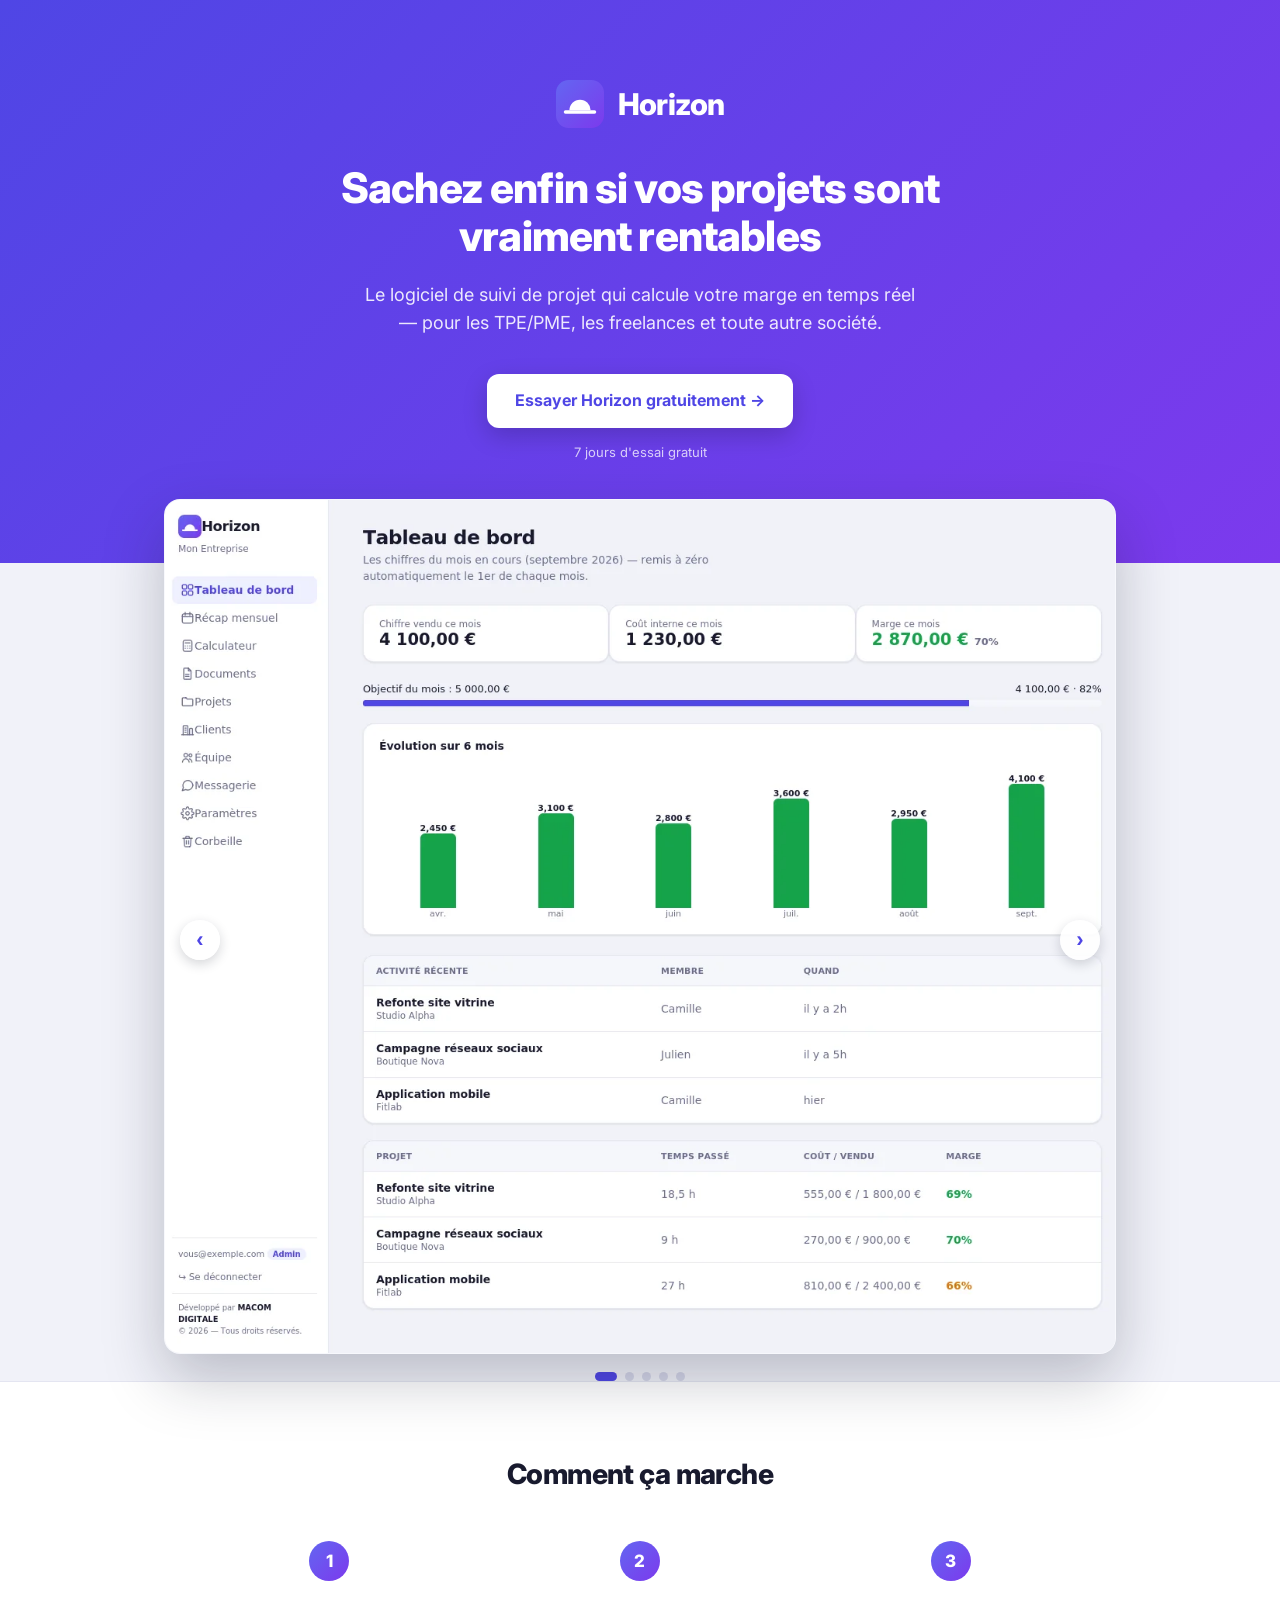
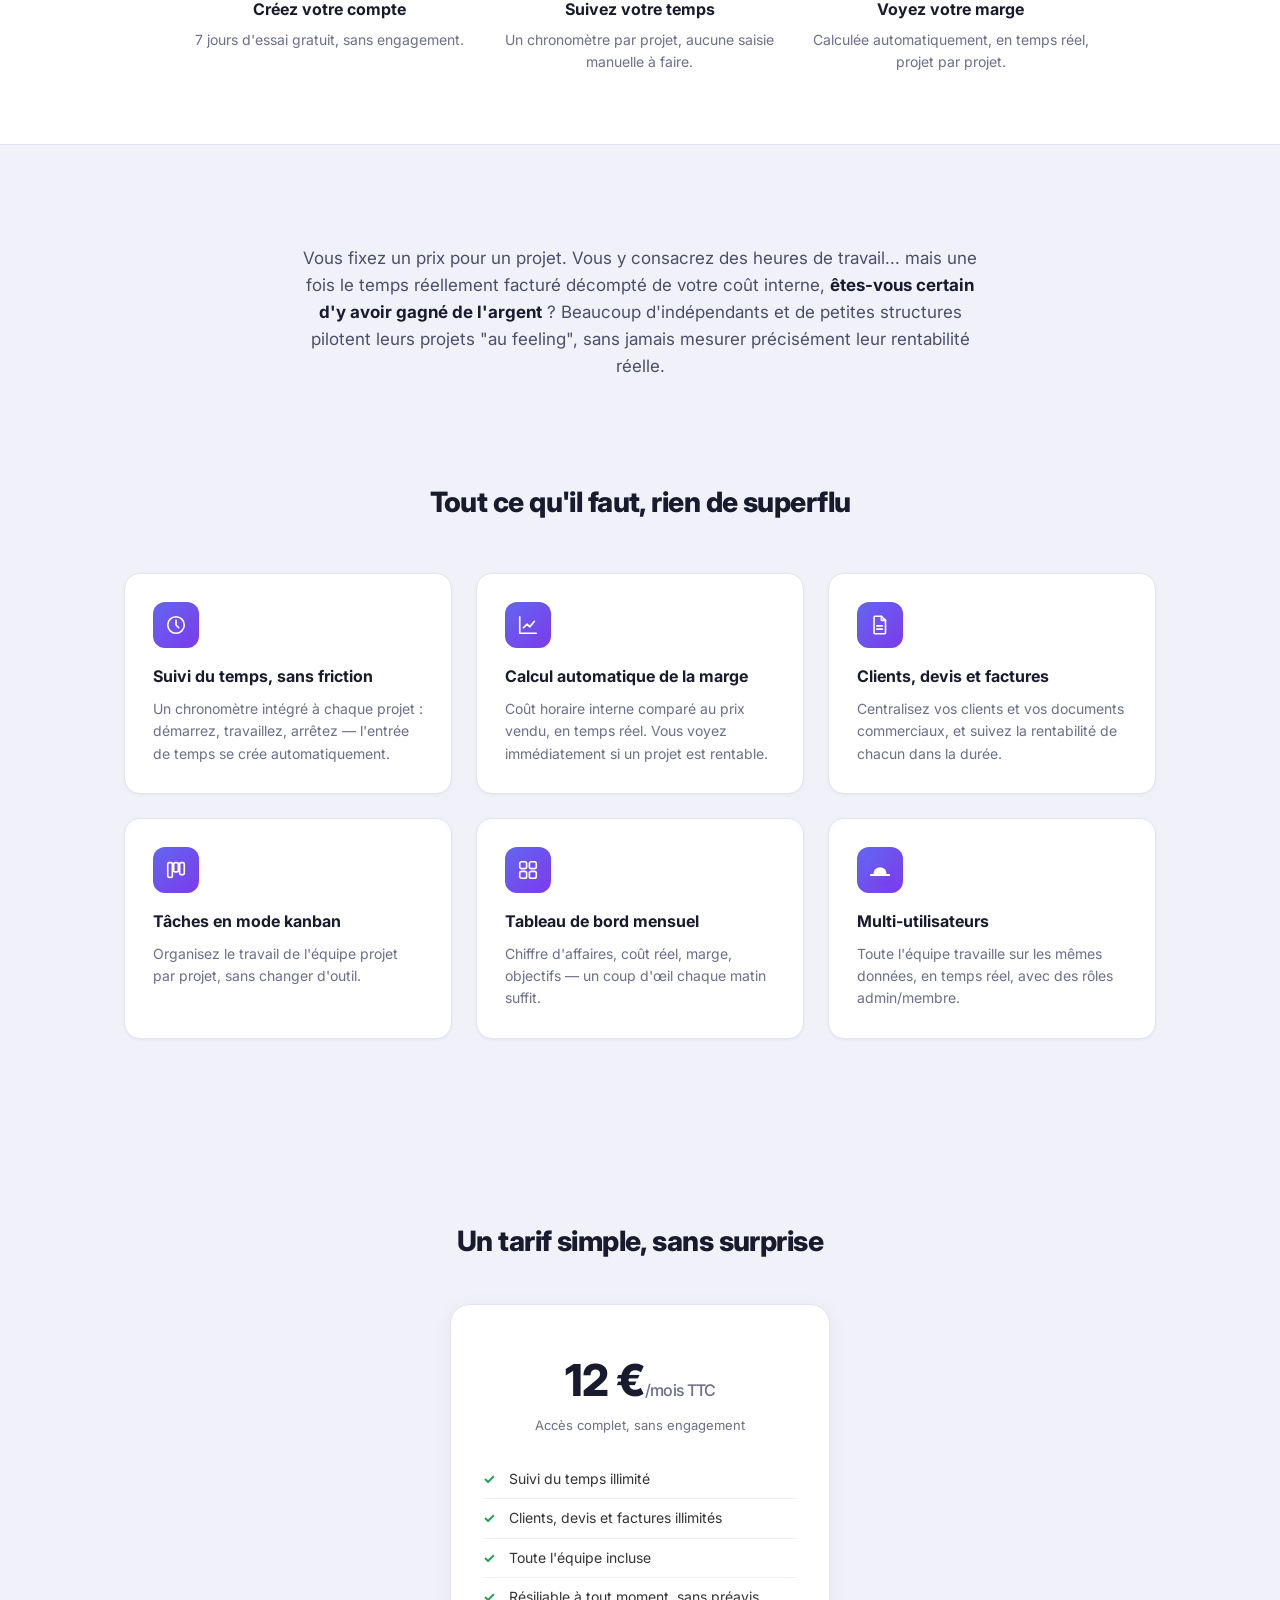
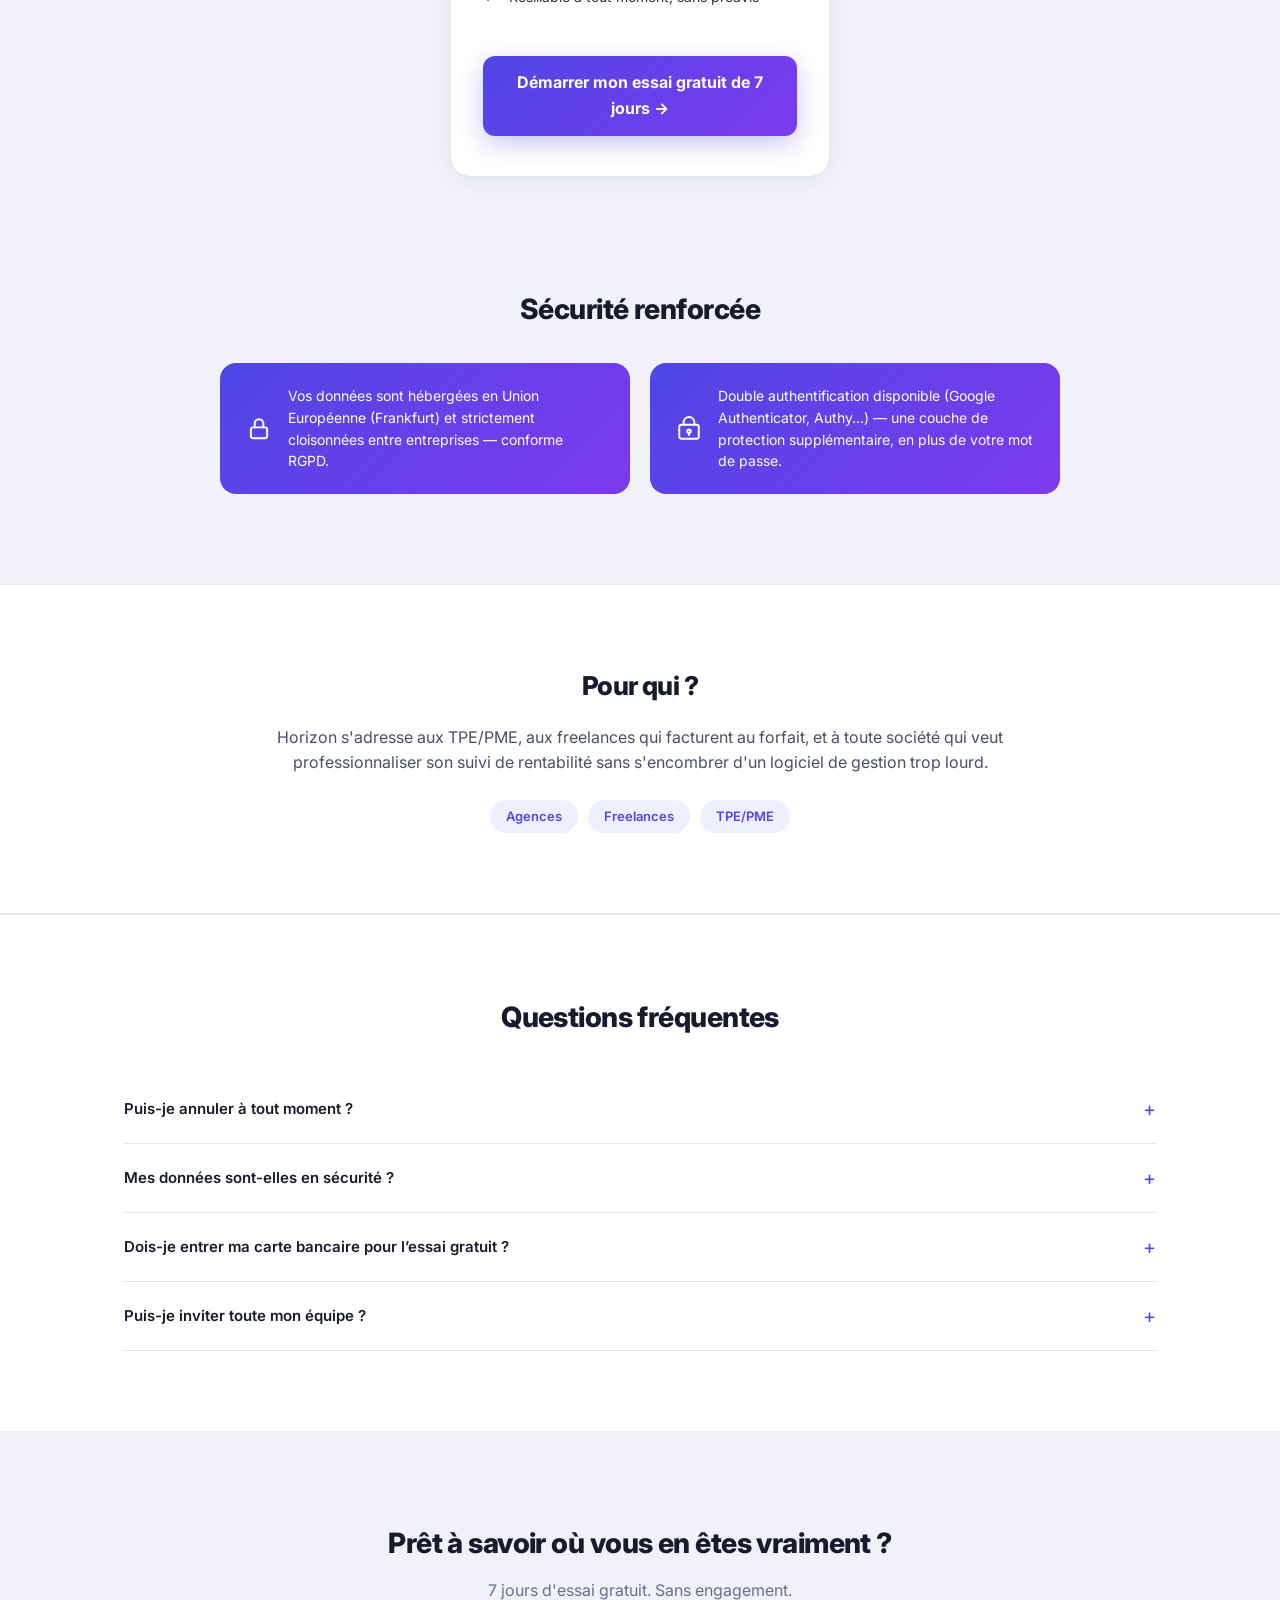
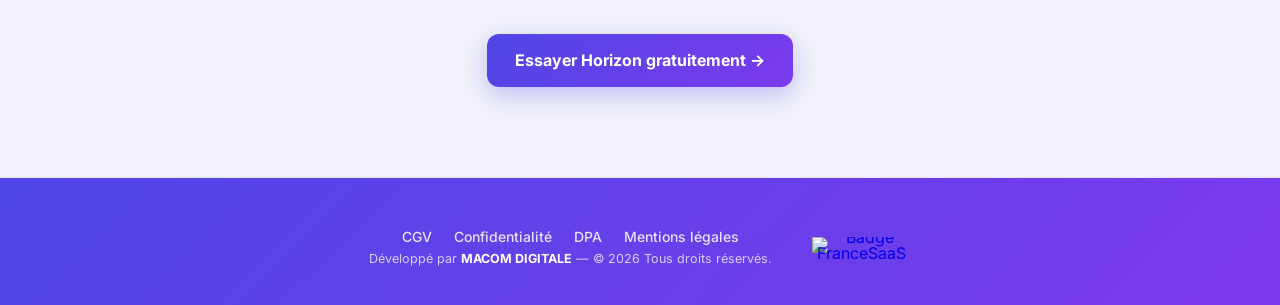
==== commit ed17940d: "Update index.html" ====
--- a/index.html
+++ b/index.html
@@ -16,7 +16,9 @@
 	<meta name="description" content="Horizon, le logiciel de suivi de projets et de rentabilité pour agences et TPE/PME : chrono de temps, marges HT/TTC, devis et factures, tâches en kanban, tableau de bord." />
 <meta property="og:description" content="Suivi de projets et de rentabilité pour agences et TPE/PME. Sachez en un coup d'œil si chaque projet est rentable." />
 <meta property="og:image" content="https://horizon-suivi-projets.fr/assets/img/horizon-tableau-de-bord-demo.webp" />
-<link rel="icon" href="data:image/svg+xml,%3Csvg xmlns='http://www.w3.org/2000/svg' viewBox='0 0 34 34'%3E%3Crect width='34' height='34' rx='8' fill='%234F46E5'/%3E%3Cpath d='M9.5 21.5A7.5 7.5 0 0 1 24.5 21.5Z' fill='white'/%3E%3Crect x='5.5' y='21.5' width='23' height='2.4' rx='1.2' fill='white'/%3E%3C/svg%3E" />
+<link rel="icon" href="/favicon.ico" sizes="16x16 32x32 48x48" />
+<link rel="icon" type="image/png" sizes="192x192" href="/favicon-192x192.png" />
+<link rel="apple-touch-icon" href="/apple-touch-icon.png" />
 	<meta name="twitter:card" content="summary_large_image" />
 	<script type="application/ld+json" class="yoast-schema-graph">{"@context":"https:\/\/schema.org","@graph":[{"@type":"WebPage","@id":"https:\/\/horizon-suivi-projets.fr\/","url":"https:\/\/horizon-suivi-projets.fr\/","name":"Accueil - Horizon - Suivi de projets","isPartOf":{"@id":"https:\/\/horizon-suivi-projets.fr\/#website"},"datePublished":"2026-09-11T20:12:29+00:00","breadcrumb":{"@id":"https:\/\/horizon-suivi-projets.fr\/#breadcrumb"},"inLanguage":"fr-FR","potentialAction":[{"@type":"ReadAction","target":["https:\/\/horizon-suivi-projets.fr\/"]}]},{"@type":"BreadcrumbList","@id":"https:\/\/horizon-suivi-projets.fr\/#breadcrumb","itemListElement":[{"@type":"ListItem","position":1,"name":"Accueil"}]},{"@type":"WebSite","@id":"https:\/\/horizon-suivi-projets.fr\/#website","url":"https:\/\/horizon-suivi-projets.fr\/","name":"Horizon - Suivi de projets","description":"","potentialAction":[{"@type":"SearchAction","target":{"@type":"EntryPoint","urlTemplate":"https:\/\/horizon-suivi-projets.fr\/?s={search_term_string}"},"query-input":{"@type":"PropertyValueSpecification","valueRequired":true,"valueName":"search_term_string"}}],"inLanguage":"fr-FR"}]}</script>
 	<!-- / Yoast SEO plugin. -->
--- a/assets/style.css
+++ b/assets/style.css
@@ -210,21 +210,43 @@
 .horizon-legal-content table { width:100%; border-collapse:collapse; margin-bottom:20px; }
 .horizon-legal-content th, .horizon-legal-content td { border:1px solid #E4E5F1; padding:8px 12px; text-align:left; font-size:14px; }
 .horizon-legal-content th { background:#F5F6FB; }
+.horizon-footer-main {
+  display: flex;
+  justify-content: space-between;
+  align-items: center;
+  gap: 40px;
+}
+
+.horizon-footer-left {
+  flex: 1;
+}
 
 .horizon-footer-badge {
+  flex-shrink: 0;
   display: flex;
-  justify-content: flex-end;
   align-items: center;
-  margin: 10px 0 0;
 }
 
 .horizon-footer-badge a {
-  display: inline-block;
+  display: block;
   line-height: 0;
 }
 
 .horizon-footer-badge img {
   display: block;
-  width: 120px;
+  width: 100px;
   height: auto;
 }
+
+/* Mobile */
+@media (max-width: 768px) {
+  .horizon-footer-main {
+    flex-direction: column;
+    align-items: flex-start;
+  }
+
+  .horizon-footer-badge {
+    align-self: flex-end;
+    margin-top: 10px;
+  }
+}
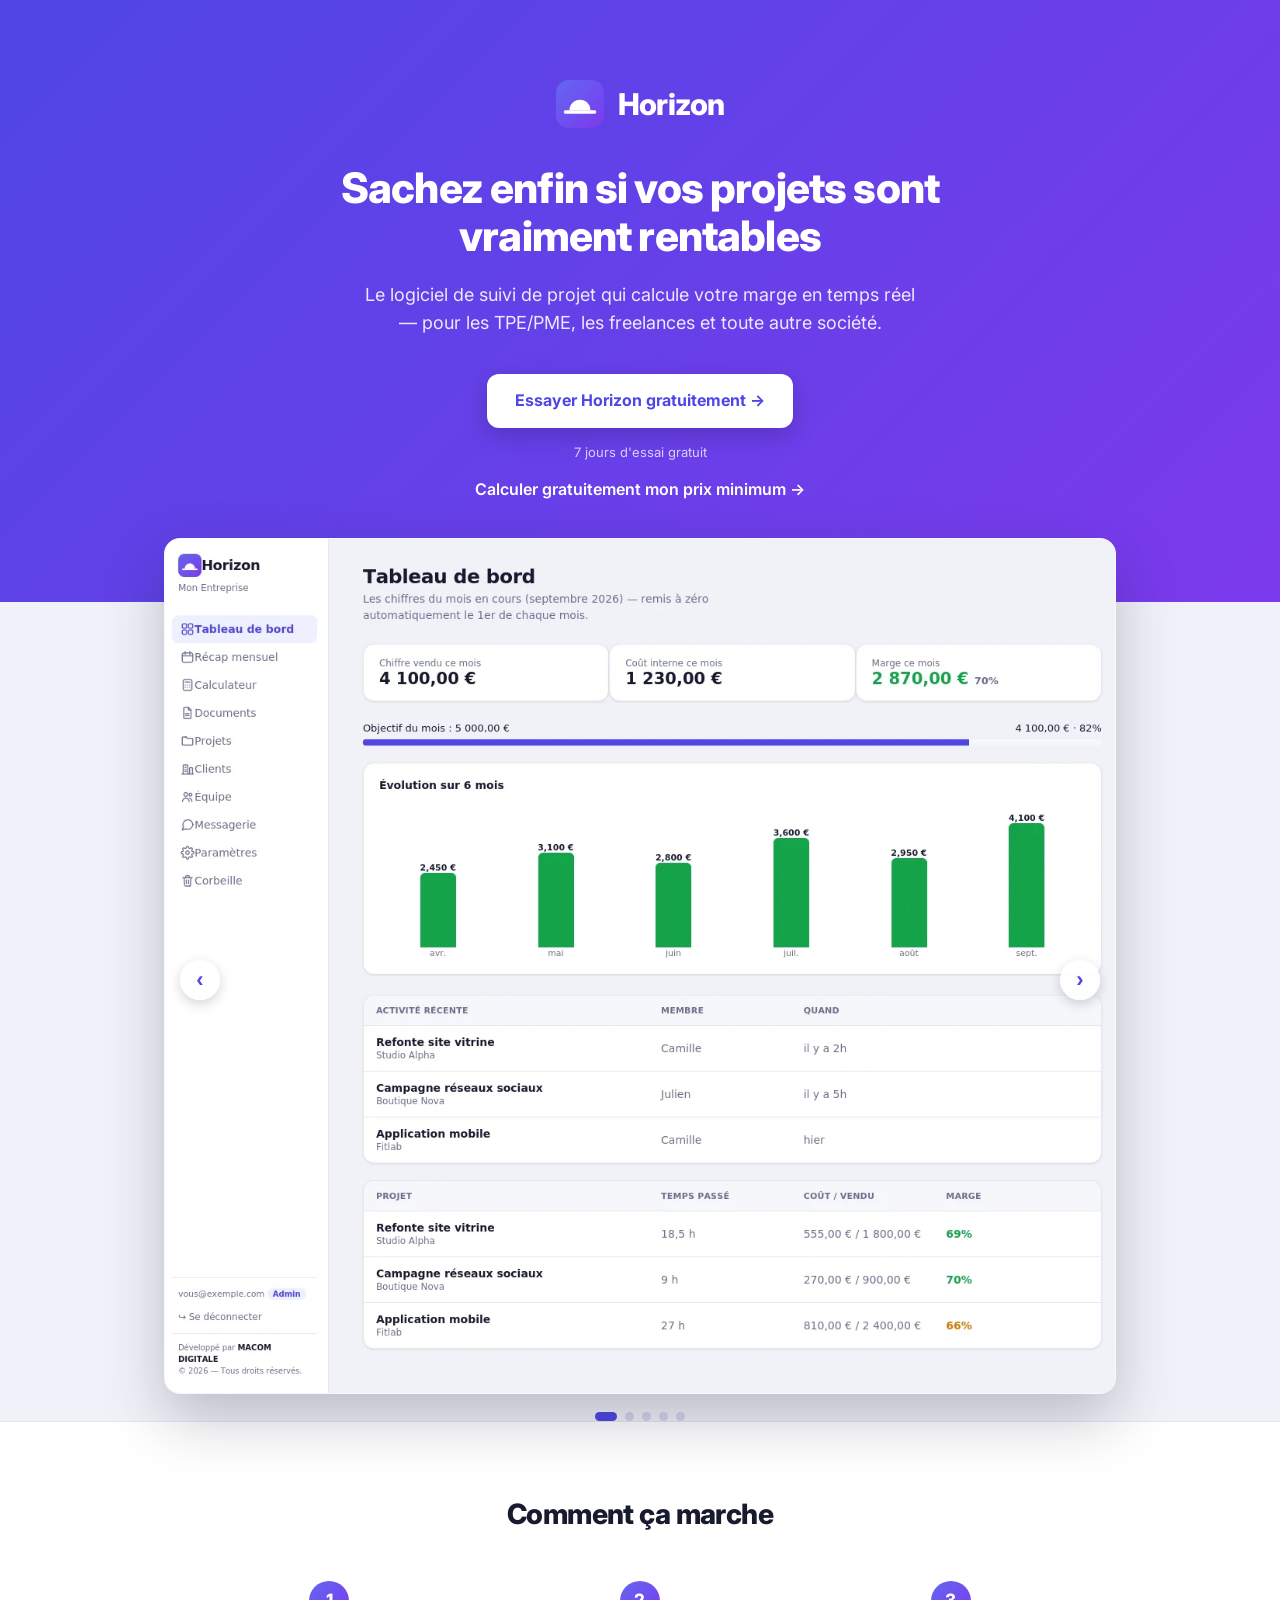
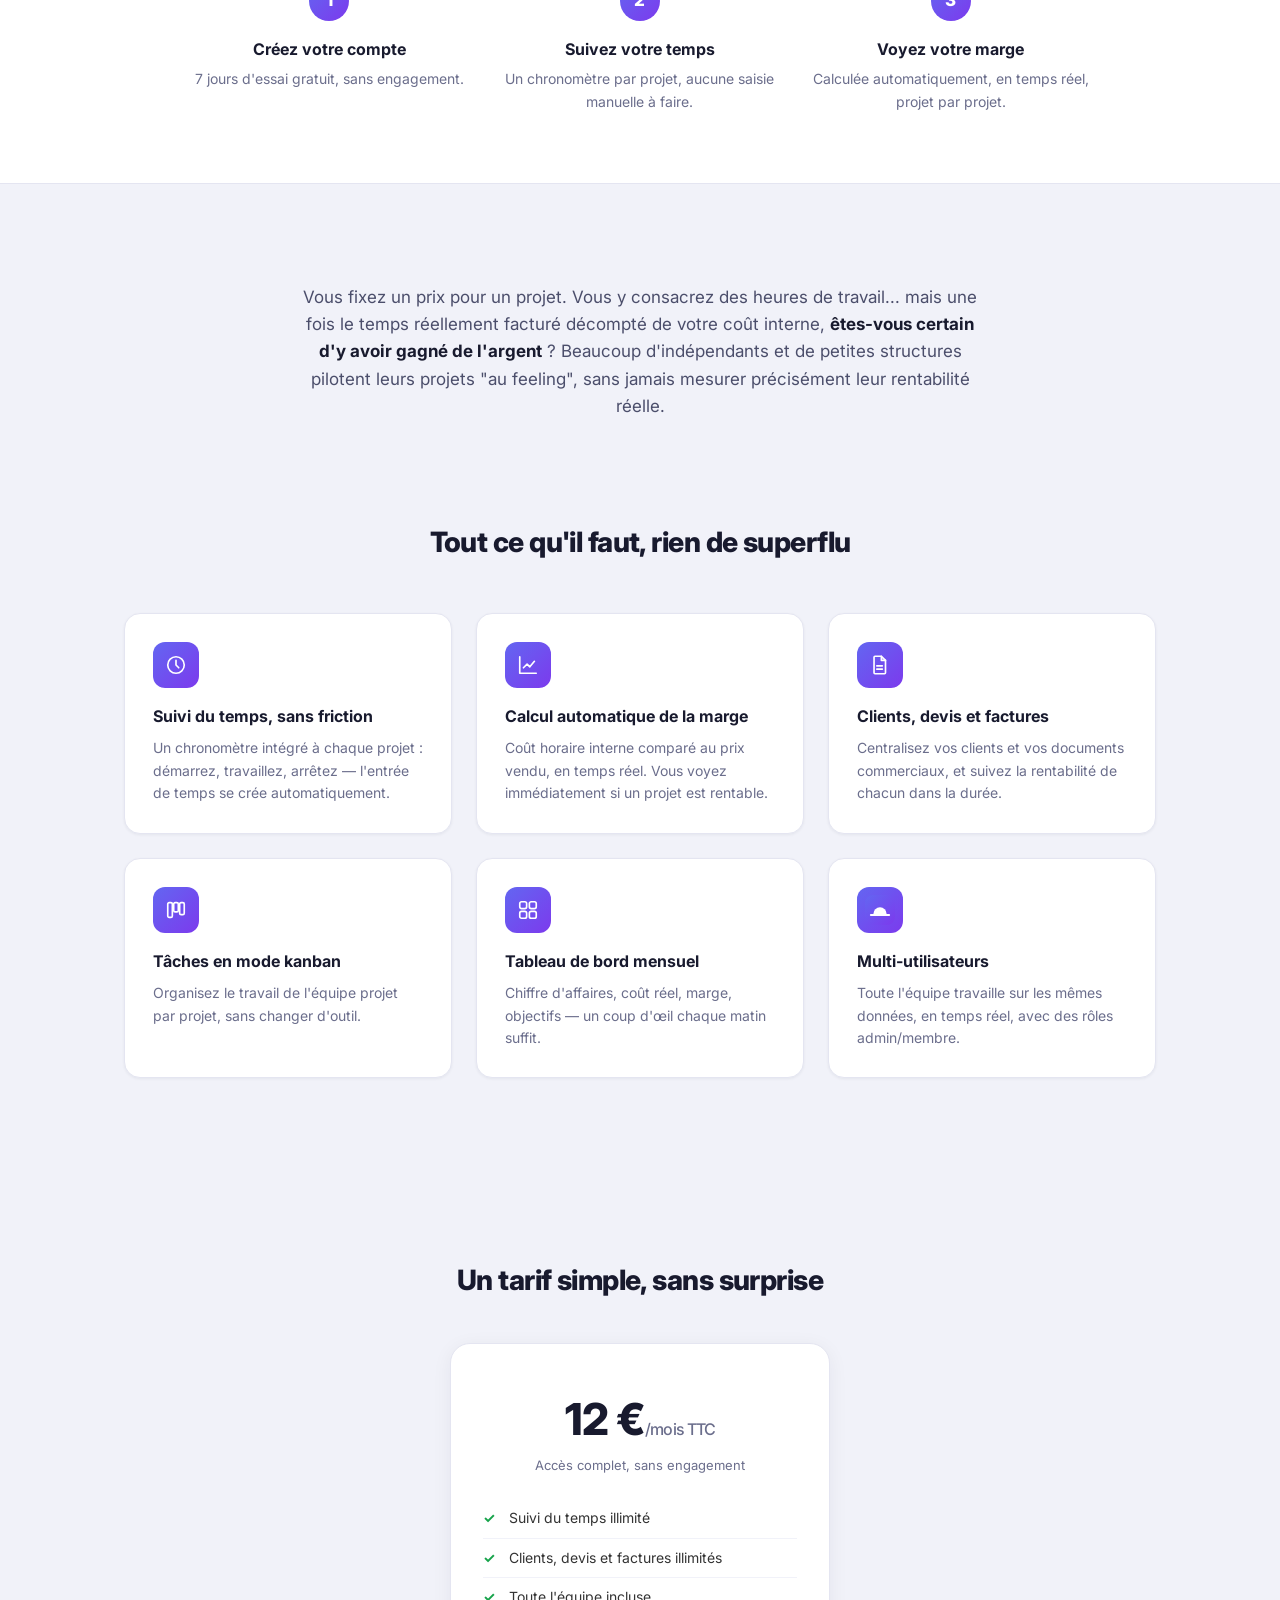
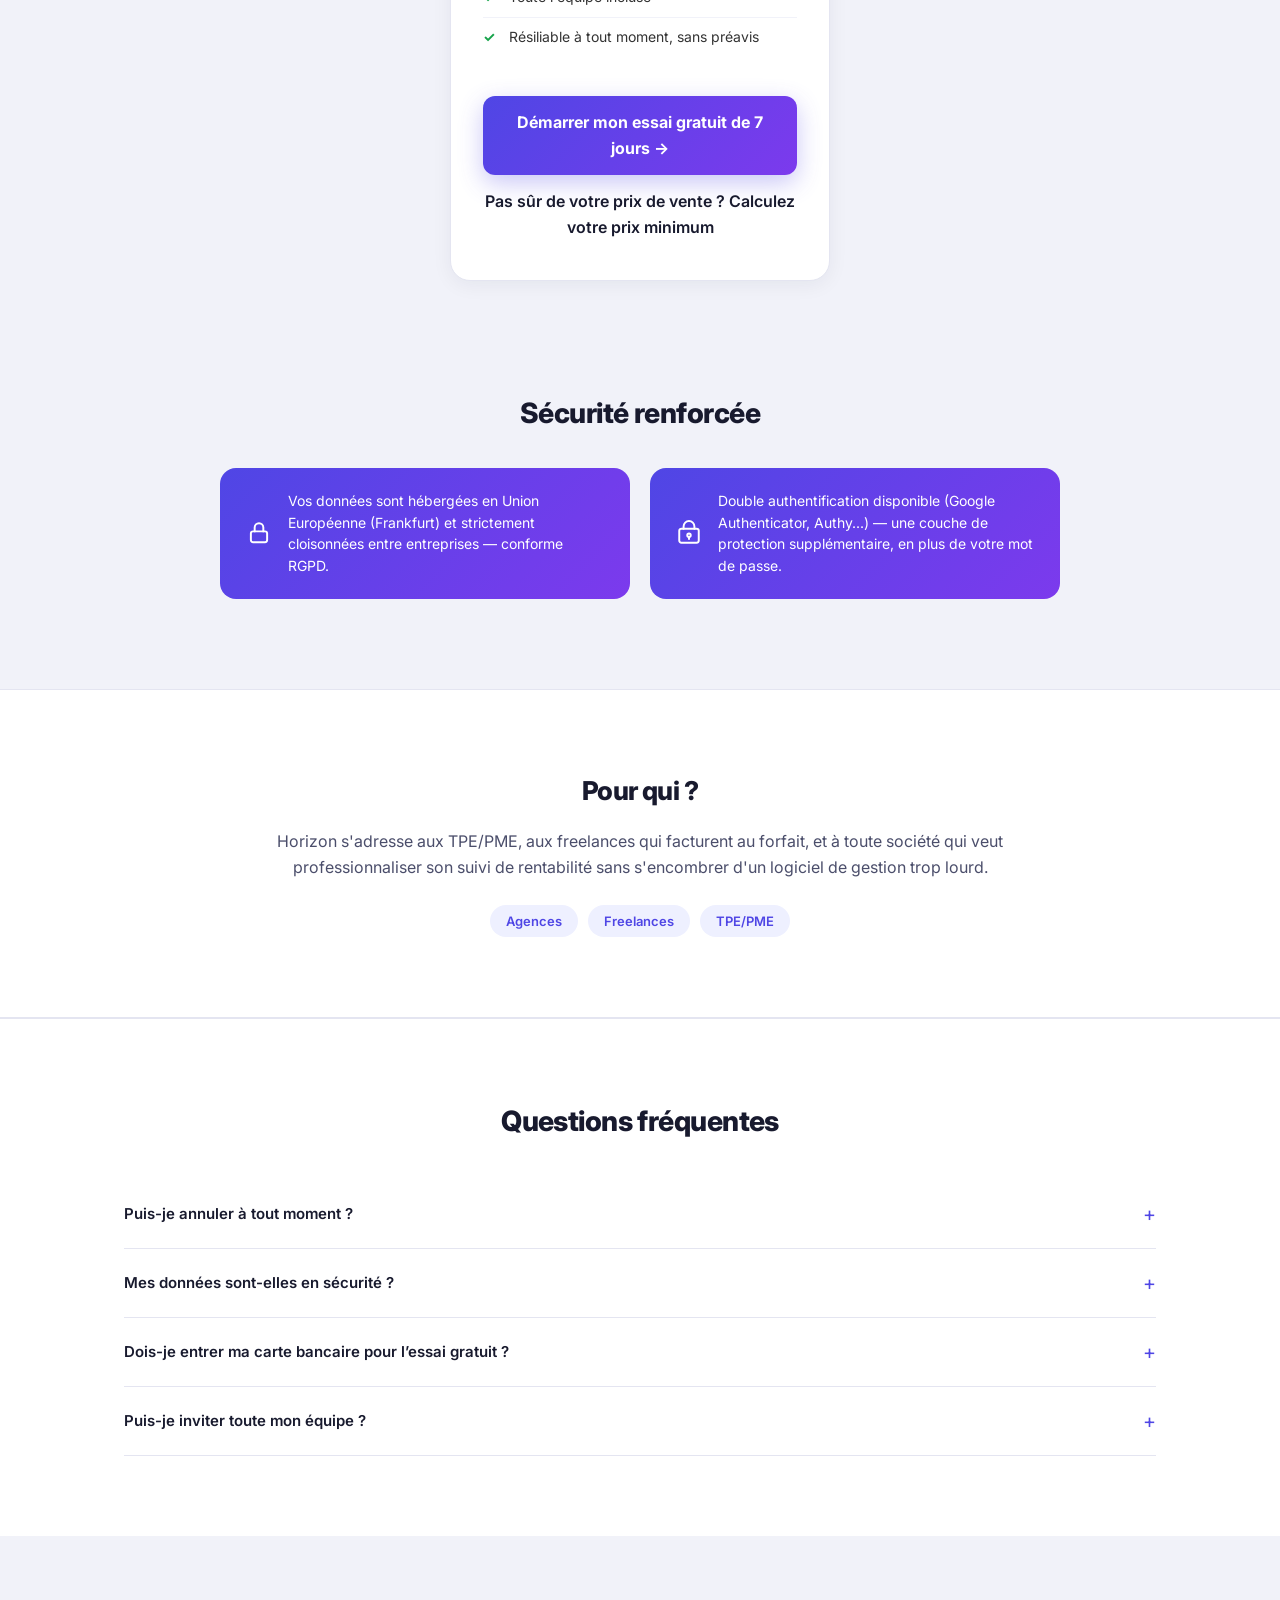
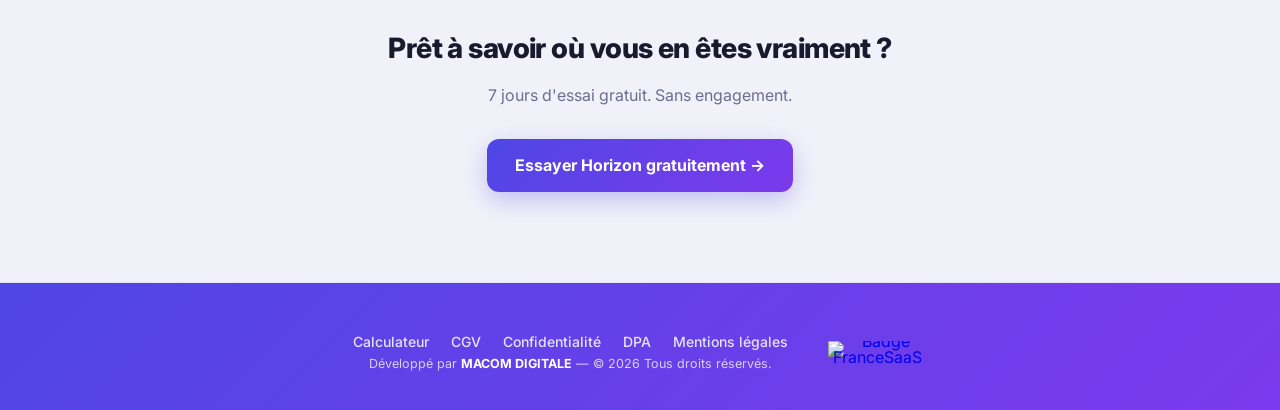
==== commit 05ede235: "Add files via upload" ====
--- a/index.html
+++ b/index.html
@@ -45,6 +45,12 @@
 </style>
 
 <link rel='stylesheet' id='horizon-style-css' href='assets/style.css' media='all' />
+<!-- Lien vers le calculateur (ajout) : reprend la couleur du texte autour pour rester lisible sur fond clair ou foncé. -->
+<style id="horizon-calc-link-css">
+.horizon-calc-link{ display:inline-block; margin-top:14px; color:inherit; font-weight:600; text-decoration:underline; text-underline-offset:3px; }
+.horizon-calc-link:hover{ text-decoration-thickness:2px; }
+.horizon-calc-link:focus-visible{ outline:3px solid currentColor; outline-offset:3px; border-radius:4px; }
+</style>
 </head>
 <body class="home wp-singular page-template-default page page-id-13 wp-theme-Horizon">
 <div class="horizon-page">
@@ -59,6 +65,8 @@
       Essayer Horizon gratuitement →
     </a>
     <span class="horizon-cta-sub">7 jours d'essai gratuit</span>
+    <!-- Calculateur (ajout) : à retirer si la page calculateur n'est pas publiée -->
+    <a href="calculateur-horizon.html" class="horizon-calc-link">Calculer gratuitement mon prix minimum →</a>
   </section>
 
   <!-- SCREENSHOT / CARROUSEL -->
@@ -188,6 +196,8 @@
         <a href="bientot.html" class="horizon-cta-dark">
           Démarrer mon essai gratuit de 7 jours →
         </a>
+        <!-- Calculateur (ajout) : à retirer si la page calculateur n'est pas publiée -->
+        <a href="calculateur-horizon.html" class="horizon-calc-link">Pas sûr de votre prix de vente ? Calculez votre prix minimum</a>
       </div>
     </div>
   </section>
@@ -271,6 +281,8 @@
         </div>
 
         <nav class="horizon-footer-links">
+          <!-- Calculateur (ajout) : à retirer si la page calculateur n'est pas publiée -->
+          <a href="calculateur-horizon.html">Calculateur</a>
           <a href="docs/cgv-Horizon.pdf" target="_blank" rel="noopener">CGV</a>
           <a href="docs/politique-confidentialite-Horizon.pdf" target="_blank" rel="noopener">Confidentialité</a>
           <a href="docs/dpa-Horizon.pdf" target="_blank" rel="noopener">DPA</a>
@@ -302,3 +314,6 @@
     </div>
   </div>
 </footer>
+</div>
+</body>
+</html>
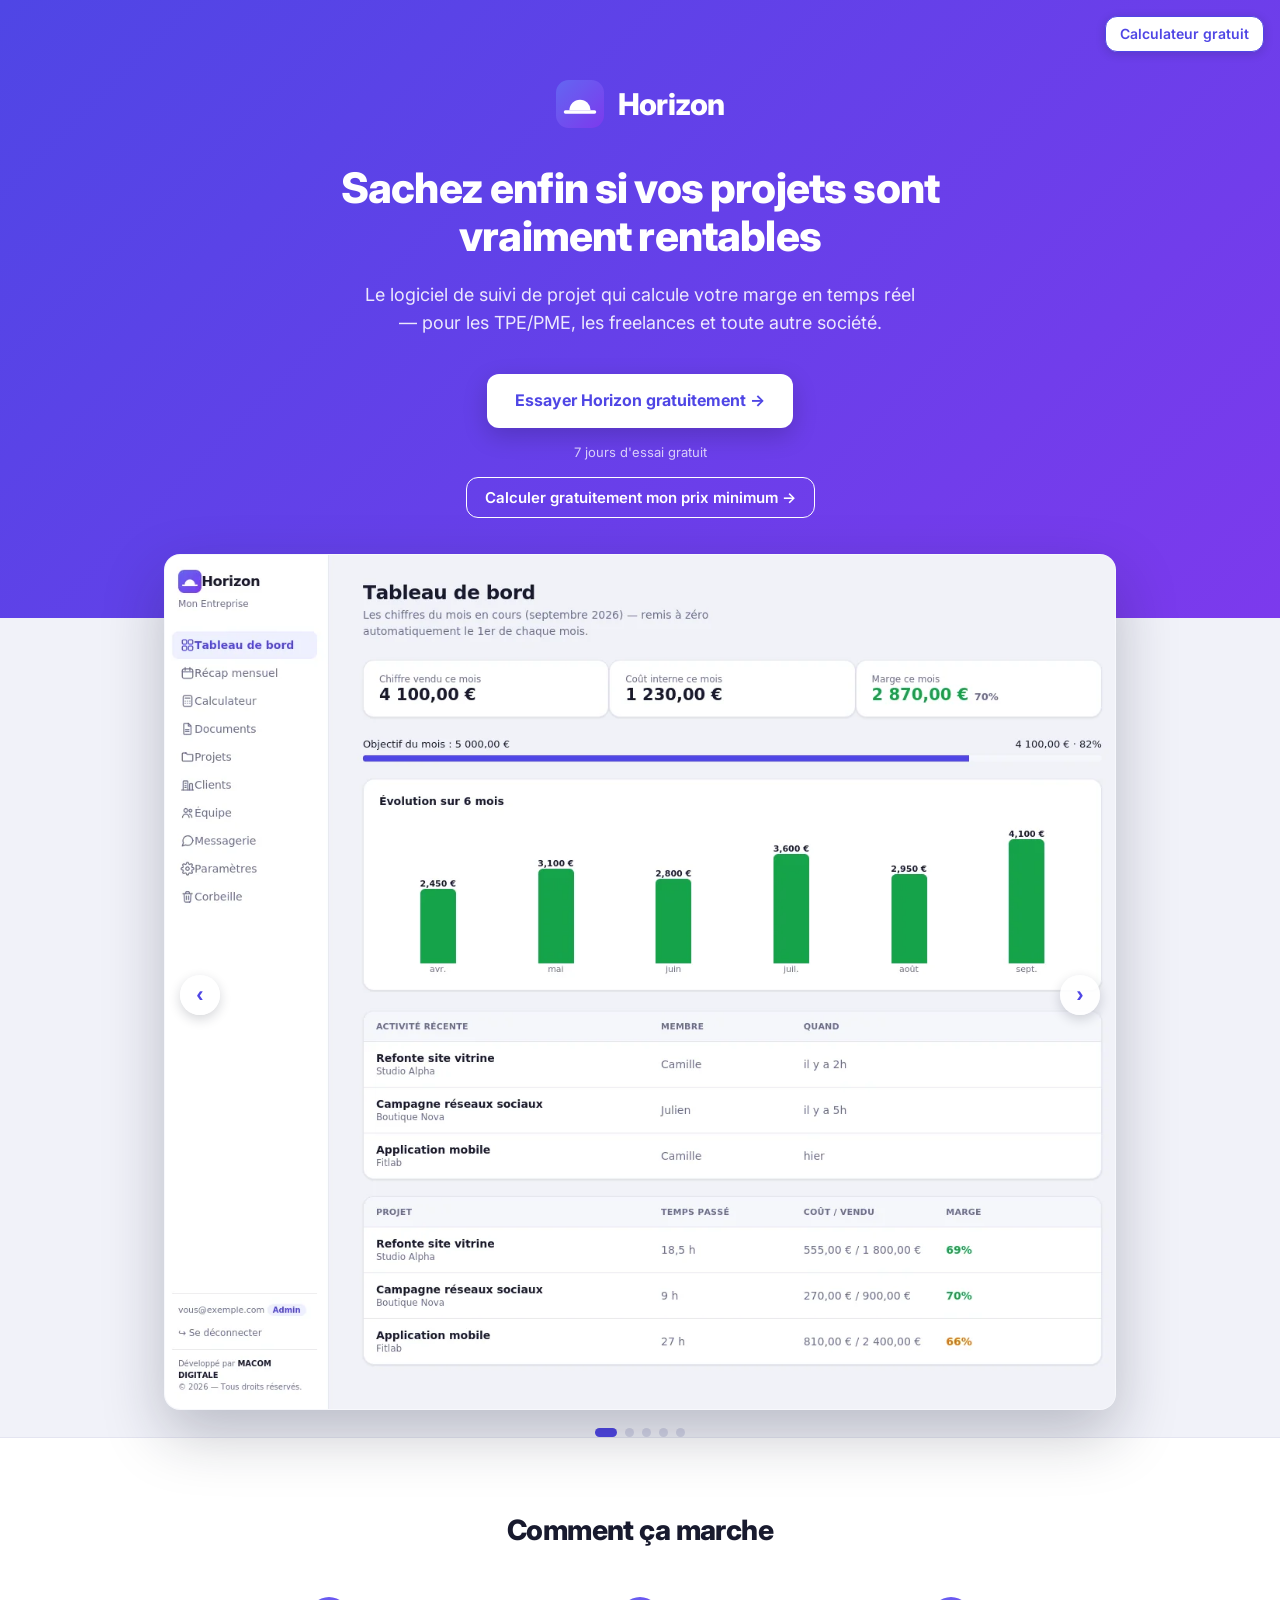
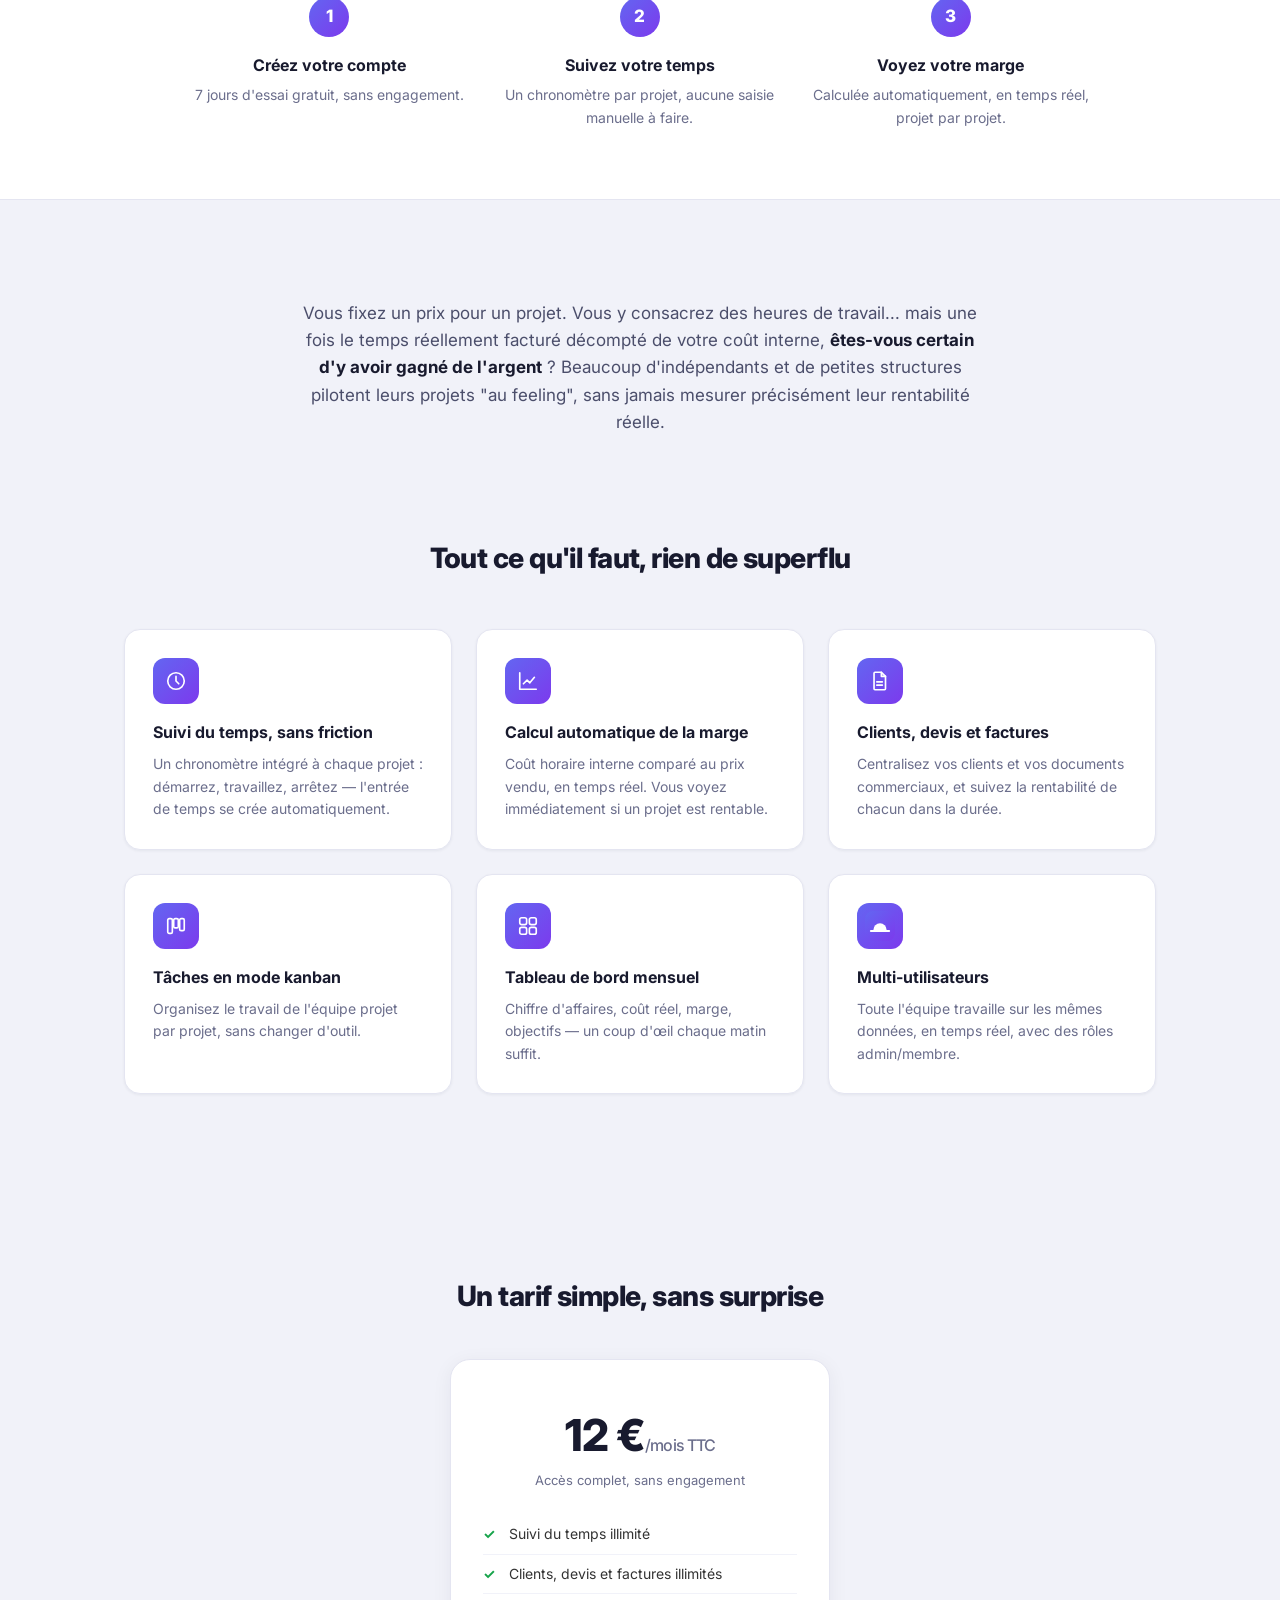
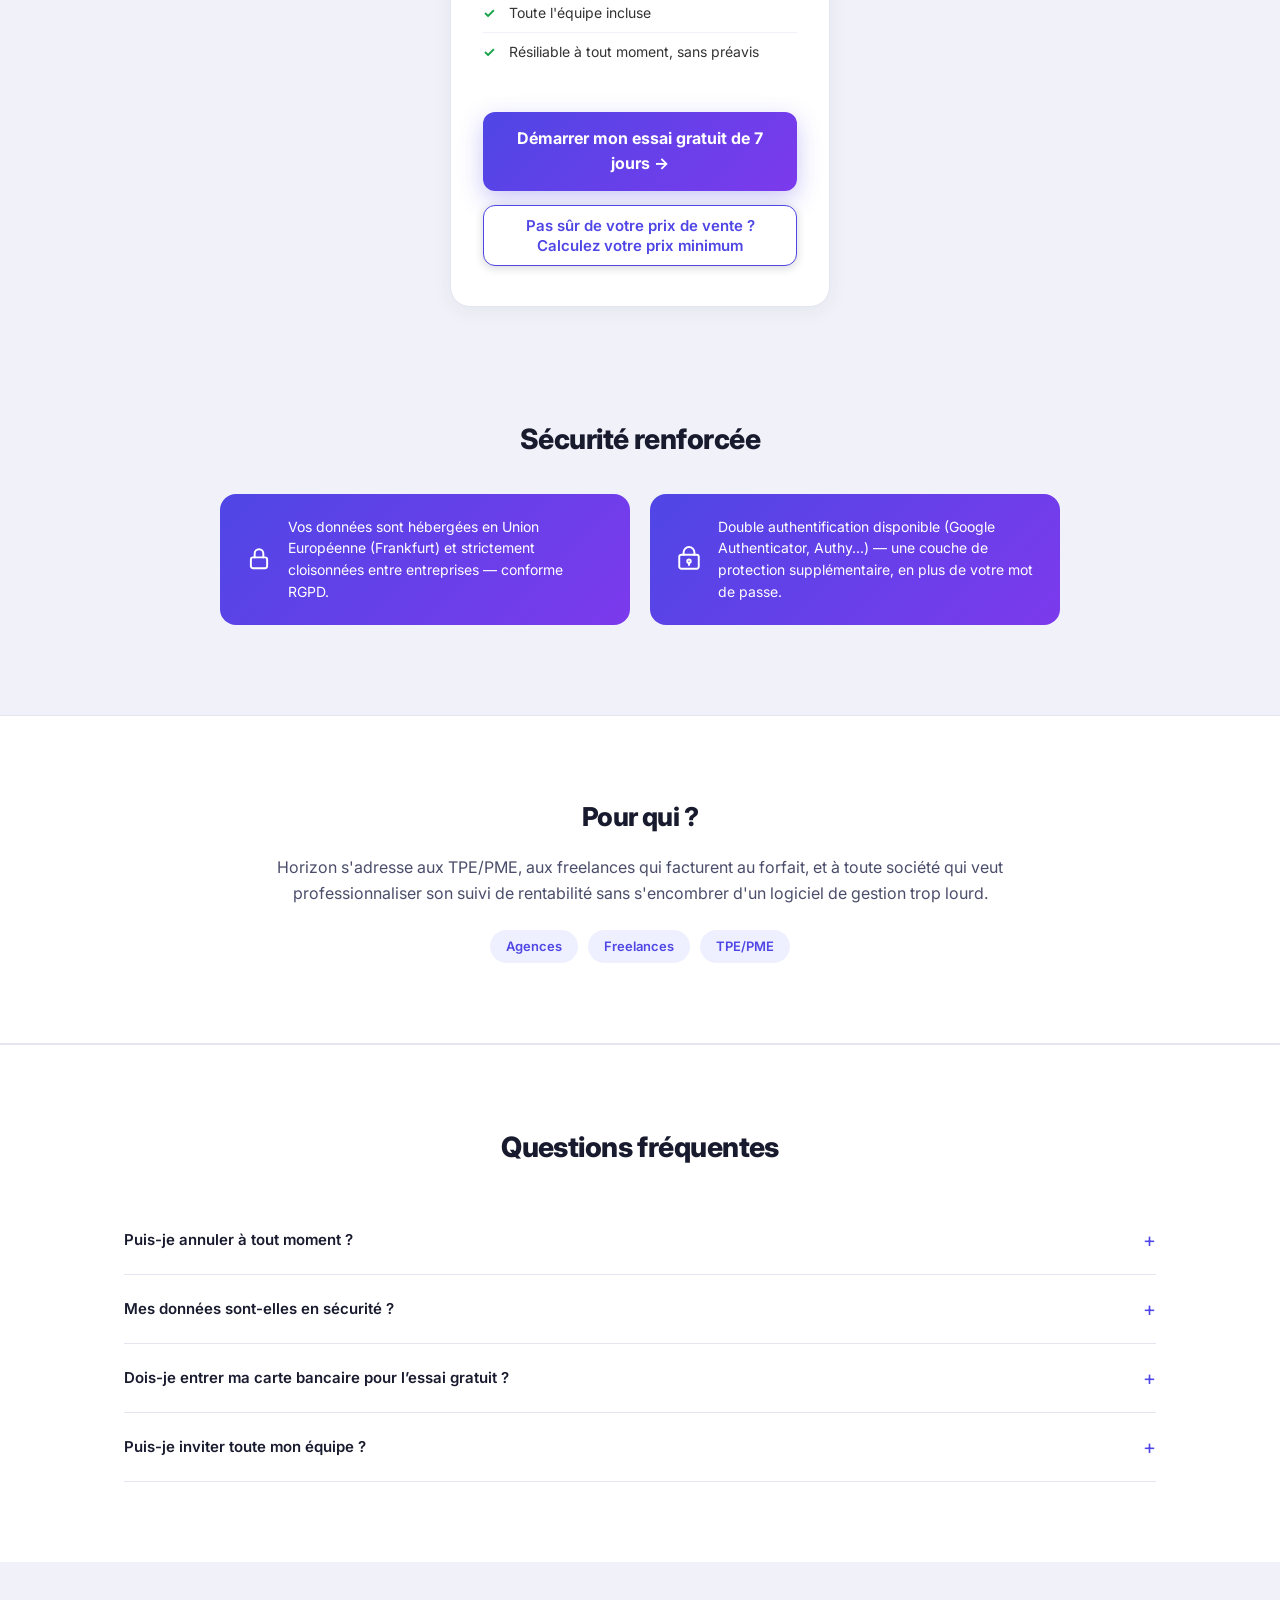
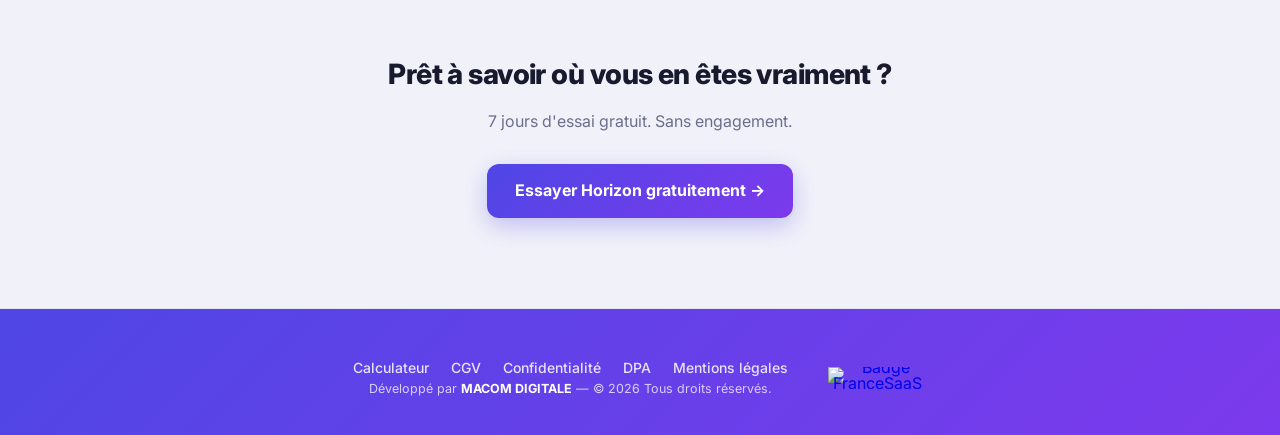
==== commit fe89cf1b: "Update index.html" ====
--- a/index.html
+++ b/index.html
@@ -45,15 +45,23 @@
 </style>
 
 <link rel='stylesheet' id='horizon-style-css' href='assets/style.css' media='all' />
-<!-- Lien vers le calculateur (ajout) : reprend la couleur du texte autour pour rester lisible sur fond clair ou foncé. -->
+<!-- Boutons du calculateur (ajout). Les règles sont préfixées par .horizon-page et utilisent !important pour ne pas être écrasées par le style du thème (assets/style.css). -->
 <style id="horizon-calc-link-css">
-.horizon-calc-link{ display:inline-block; margin-top:14px; color:inherit; font-weight:600; text-decoration:underline; text-underline-offset:3px; }
-.horizon-calc-link:hover{ text-decoration-thickness:2px; }
-.horizon-calc-link:focus-visible{ outline:3px solid currentColor; outline-offset:3px; border-radius:4px; }
+.horizon-page a.horizon-calc-link, .horizon-page a.horizon-calc-top{ display:inline-block !important; padding:10px 18px !important; border-radius:12px !important; background:#FFFFFF !important; color:#4F46E5 !important; border:1.5px solid #4F46E5 !important; font-weight:600 !important; font-size:15px; line-height:1.3; text-decoration:none !important; box-shadow:0 2px 10px rgba(24,26,46,.18); }
+.horizon-page a.horizon-calc-link{ margin-top:14px; }
+.horizon-page a.horizon-calc-top{ position:absolute; top:16px; right:16px; z-index:50; padding:8px 14px !important; font-size:14px; }
+.horizon-page a.horizon-calc-link:hover, .horizon-page a.horizon-calc-top:hover{ background:#EEF0FF !important; }
+/* Dans le bloc d'accueil (fond indigo) : bouton secondaire à contour blanc, pour ne pas concurrencer le bouton principal. */
+.horizon-page .horizon-hero a.horizon-calc-link{ background:transparent !important; color:#FFFFFF !important; border-color:#FFFFFF !important; box-shadow:none; }
+.horizon-page .horizon-hero a.horizon-calc-link:hover{ background:rgba(255,255,255,.16) !important; }
+.horizon-page a.horizon-calc-link:focus-visible, .horizon-page a.horizon-calc-top:focus-visible{ outline:3px solid #FFFFFF; outline-offset:2px; box-shadow:0 0 0 5px #7C3AED; }
+@media (max-width:480px){ .horizon-page a.horizon-calc-top{ top:12px; right:12px; padding:7px 11px !important; font-size:13px; } }
 </style>
 </head>
 <body class="home wp-singular page-template-default page page-id-13 wp-theme-Horizon">
 <div class="horizon-page">
+  <!-- Calculateur (ajout) : bouton en haut à droite ; à retirer si la page calculateur n'est pas publiée -->
+  <a href="calculateur-horizon.html" class="horizon-calc-top">Calculateur gratuit</a>
   <!-- HERO -->
   <section class="horizon-hero">
     <div class="horizon-hero-logo">
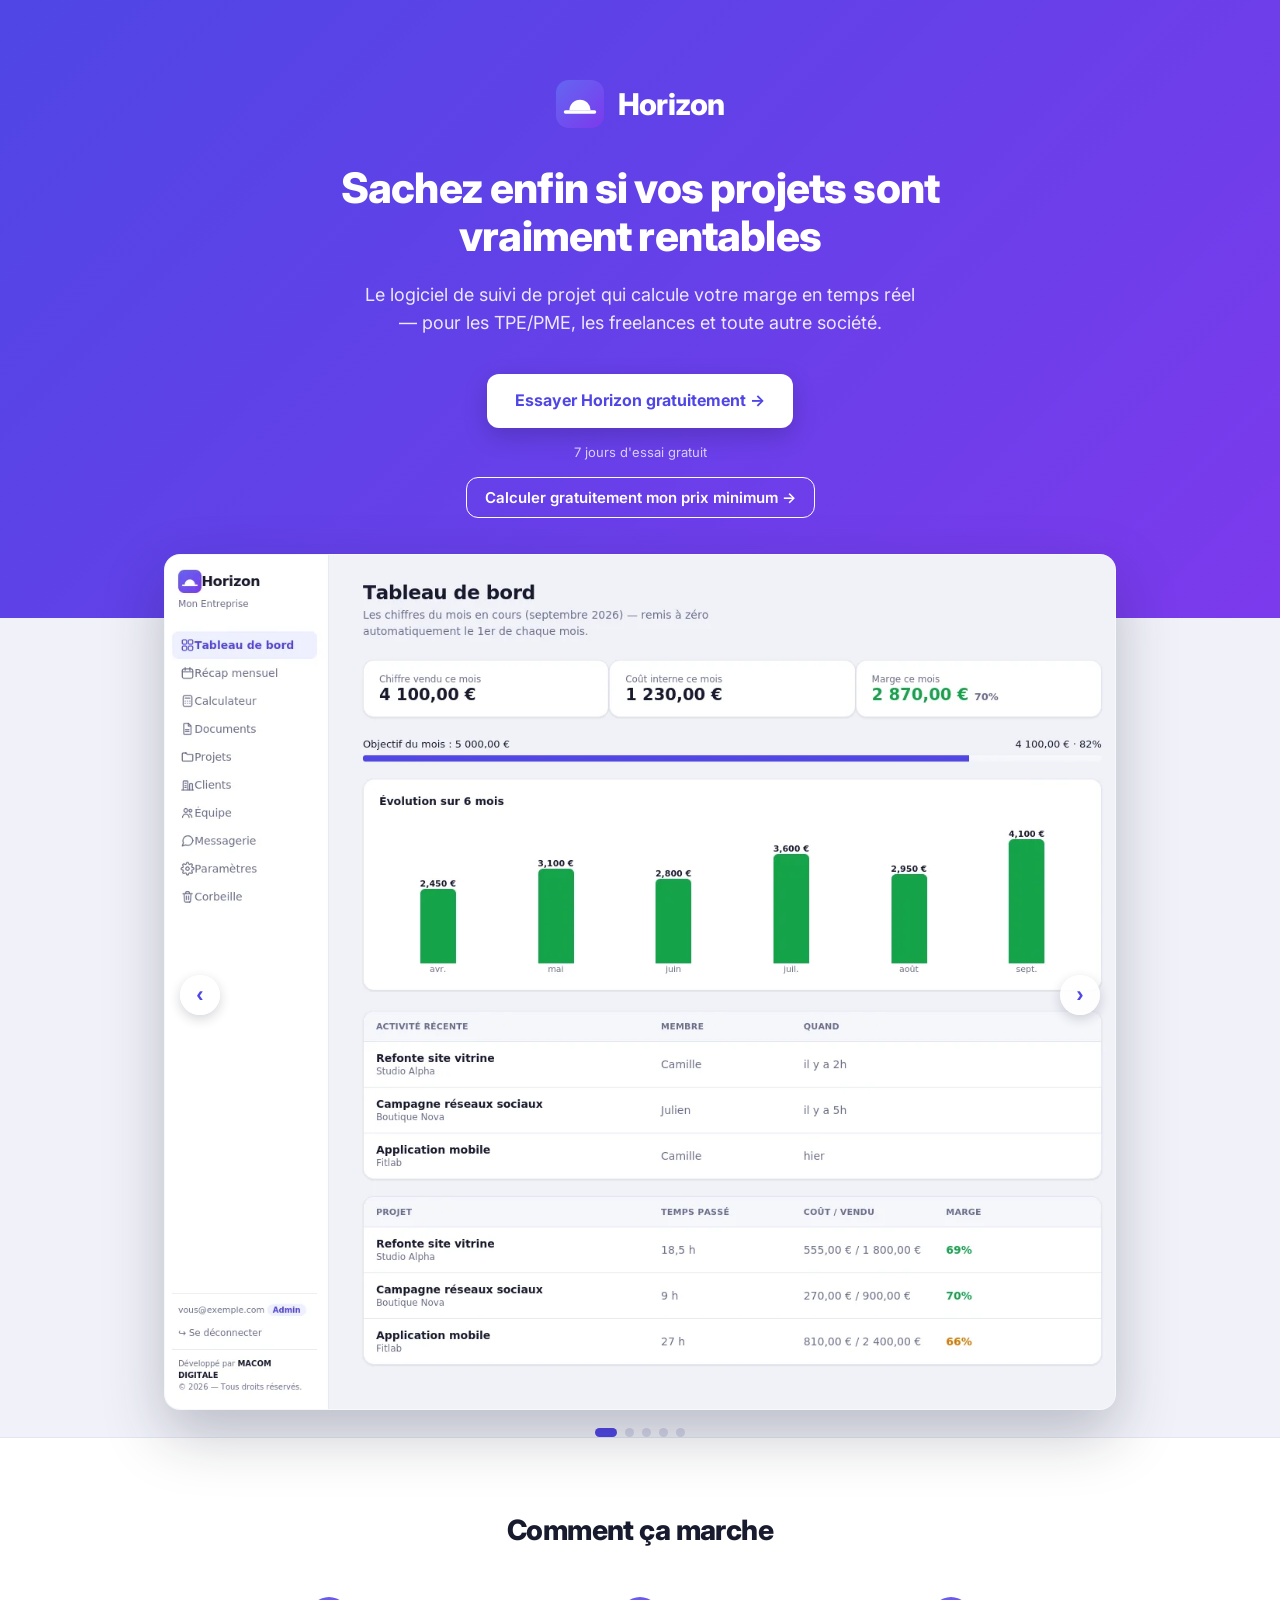
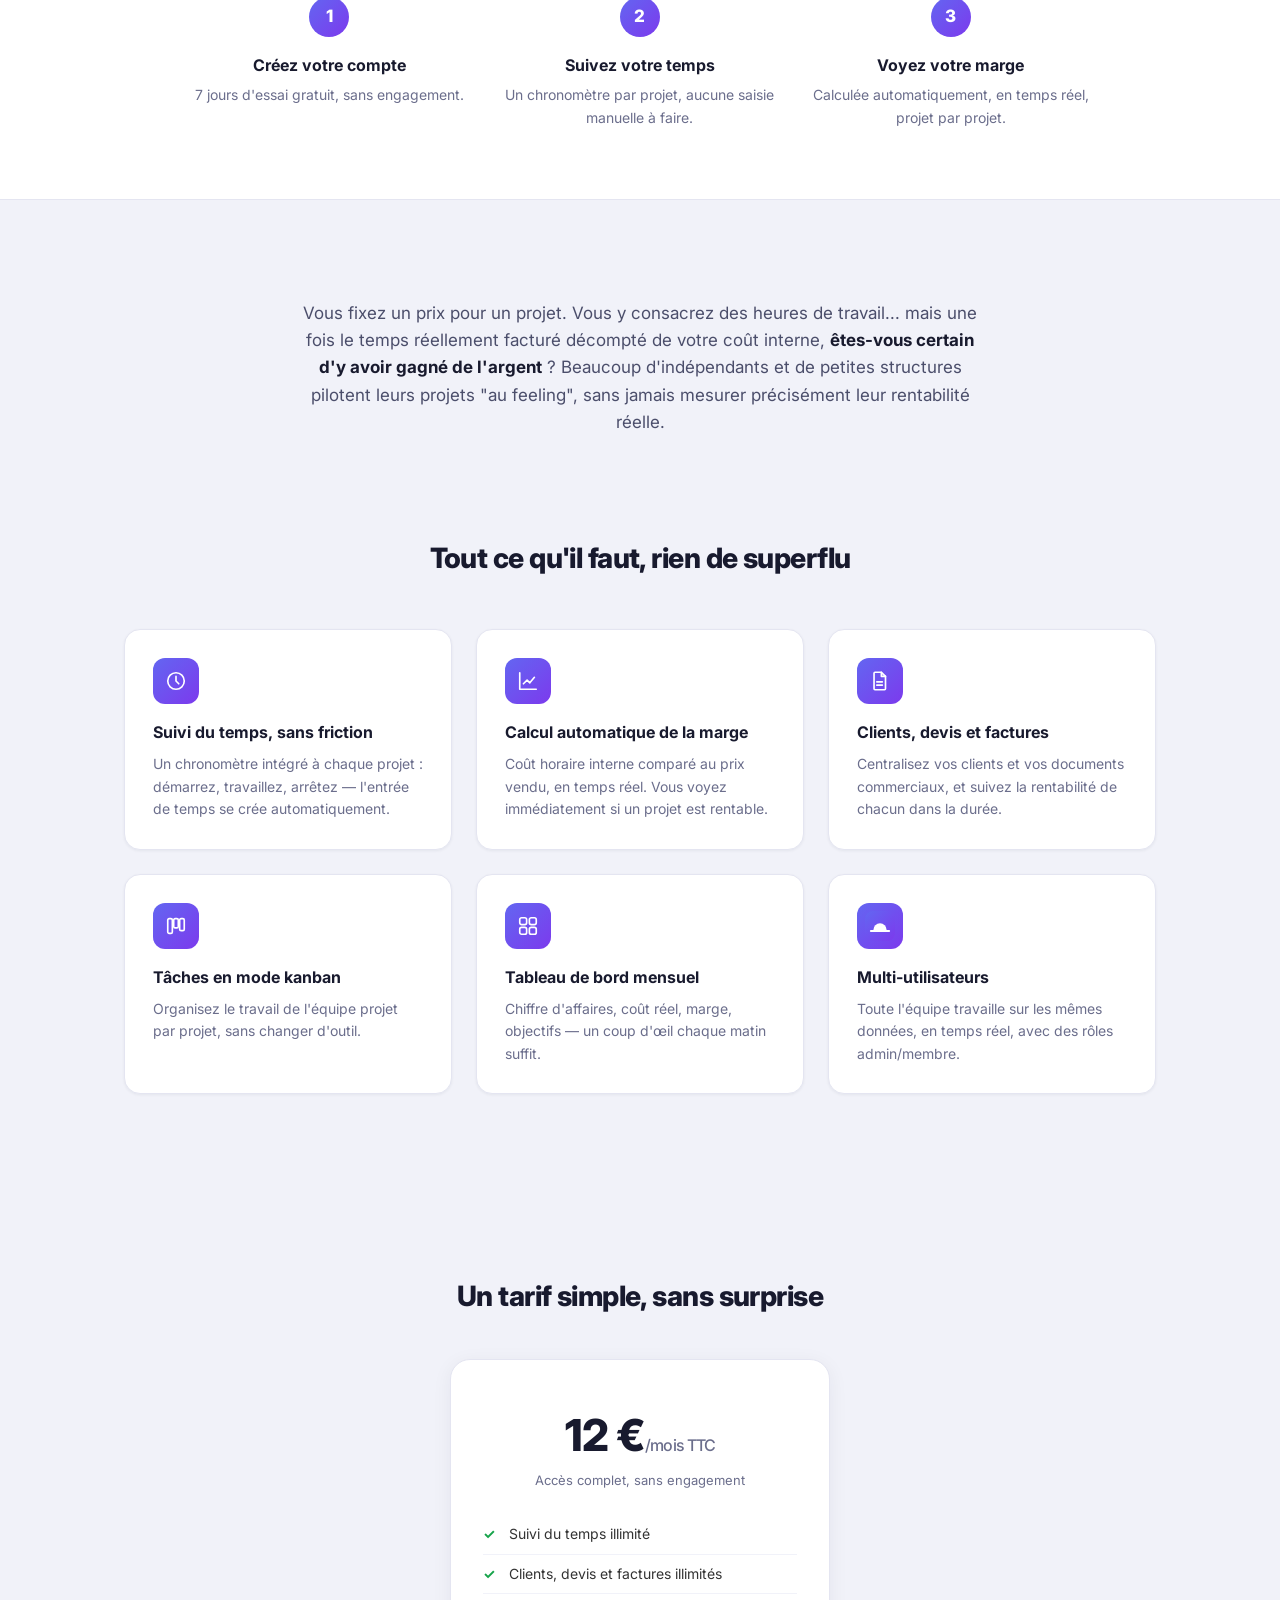
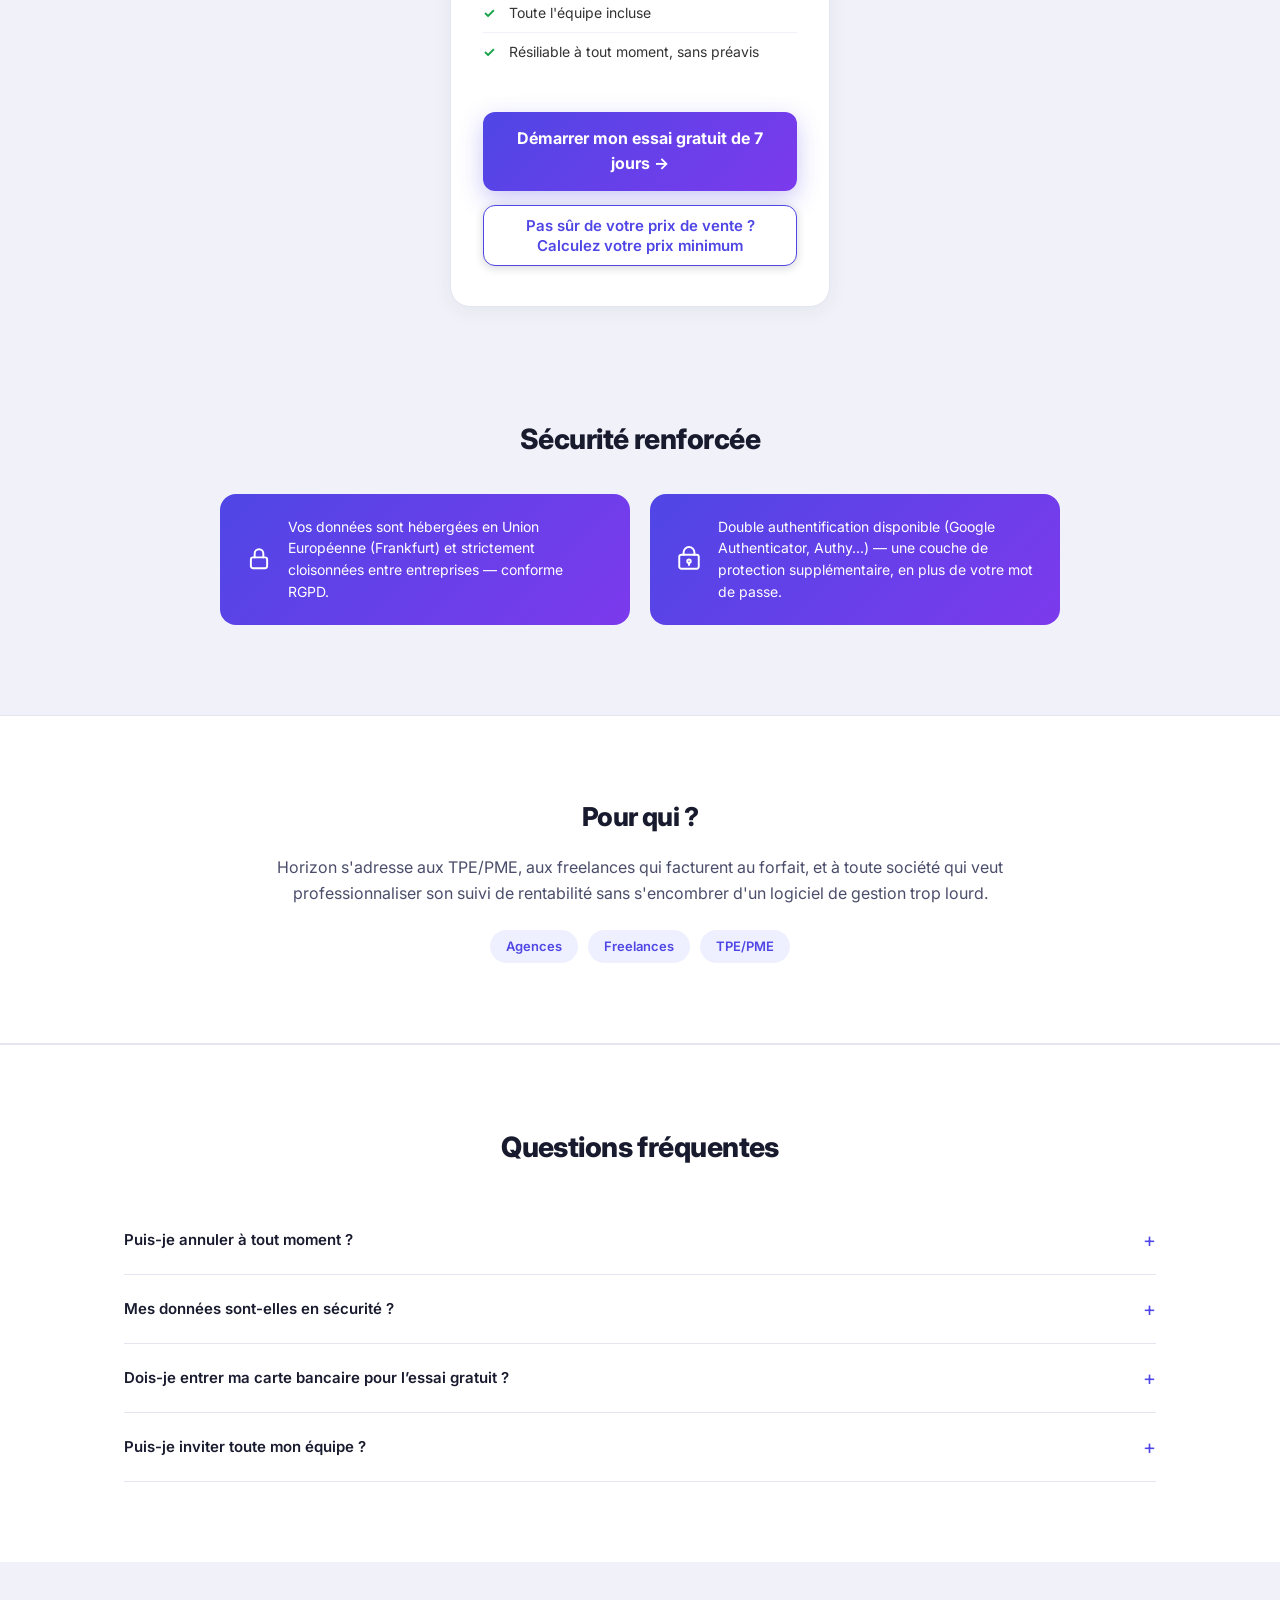
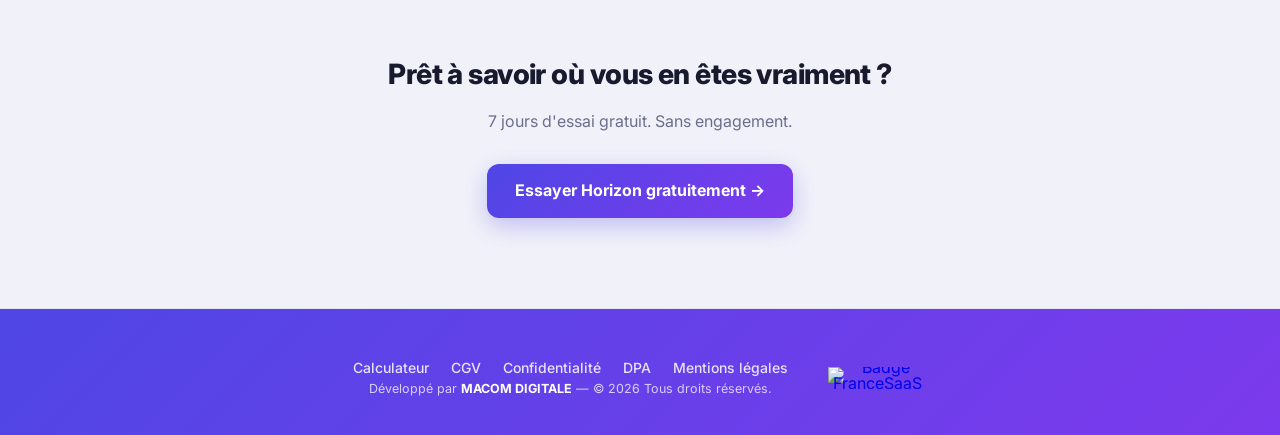
==== commit dda33833: "Update index.html" ====
--- a/index.html
+++ b/index.html
@@ -45,23 +45,18 @@
 </style>
 
 <link rel='stylesheet' id='horizon-style-css' href='assets/style.css' media='all' />
-<!-- Boutons du calculateur (ajout). Les règles sont préfixées par .horizon-page et utilisent !important pour ne pas être écrasées par le style du thème (assets/style.css). -->
+<!-- Boutons du calculateur (ajout), dans l'accueil et dans la carte du tarif. Règles préfixées par .horizon-page et en !important pour ne pas être écrasées par le style du thème (assets/style.css). -->
 <style id="horizon-calc-link-css">
-.horizon-page a.horizon-calc-link, .horizon-page a.horizon-calc-top{ display:inline-block !important; padding:10px 18px !important; border-radius:12px !important; background:#FFFFFF !important; color:#4F46E5 !important; border:1.5px solid #4F46E5 !important; font-weight:600 !important; font-size:15px; line-height:1.3; text-decoration:none !important; box-shadow:0 2px 10px rgba(24,26,46,.18); }
-.horizon-page a.horizon-calc-link{ margin-top:14px; }
-.horizon-page a.horizon-calc-top{ position:absolute; top:16px; right:16px; z-index:50; padding:8px 14px !important; font-size:14px; }
-.horizon-page a.horizon-calc-link:hover, .horizon-page a.horizon-calc-top:hover{ background:#EEF0FF !important; }
+.horizon-page a.horizon-calc-link{ display:inline-block !important; margin-top:14px; padding:10px 18px !important; border-radius:12px !important; background:#FFFFFF !important; color:#4F46E5 !important; border:1.5px solid #4F46E5 !important; font-weight:600 !important; font-size:15px; line-height:1.3; text-decoration:none !important; box-shadow:0 2px 10px rgba(24,26,46,.18); }
+.horizon-page a.horizon-calc-link:hover{ background:#EEF0FF !important; }
 /* Dans le bloc d'accueil (fond indigo) : bouton secondaire à contour blanc, pour ne pas concurrencer le bouton principal. */
 .horizon-page .horizon-hero a.horizon-calc-link{ background:transparent !important; color:#FFFFFF !important; border-color:#FFFFFF !important; box-shadow:none; }
 .horizon-page .horizon-hero a.horizon-calc-link:hover{ background:rgba(255,255,255,.16) !important; }
-.horizon-page a.horizon-calc-link:focus-visible, .horizon-page a.horizon-calc-top:focus-visible{ outline:3px solid #FFFFFF; outline-offset:2px; box-shadow:0 0 0 5px #7C3AED; }
-@media (max-width:480px){ .horizon-page a.horizon-calc-top{ top:12px; right:12px; padding:7px 11px !important; font-size:13px; } }
+.horizon-page a.horizon-calc-link:focus-visible{ outline:3px solid #FFFFFF; outline-offset:2px; box-shadow:0 0 0 5px #7C3AED; }
 </style>
 </head>
 <body class="home wp-singular page-template-default page page-id-13 wp-theme-Horizon">
 <div class="horizon-page">
-  <!-- Calculateur (ajout) : bouton en haut à droite ; à retirer si la page calculateur n'est pas publiée -->
-  <a href="calculateur-horizon.html" class="horizon-calc-top">Calculateur gratuit</a>
   <!-- HERO -->
   <section class="horizon-hero">
     <div class="horizon-hero-logo">
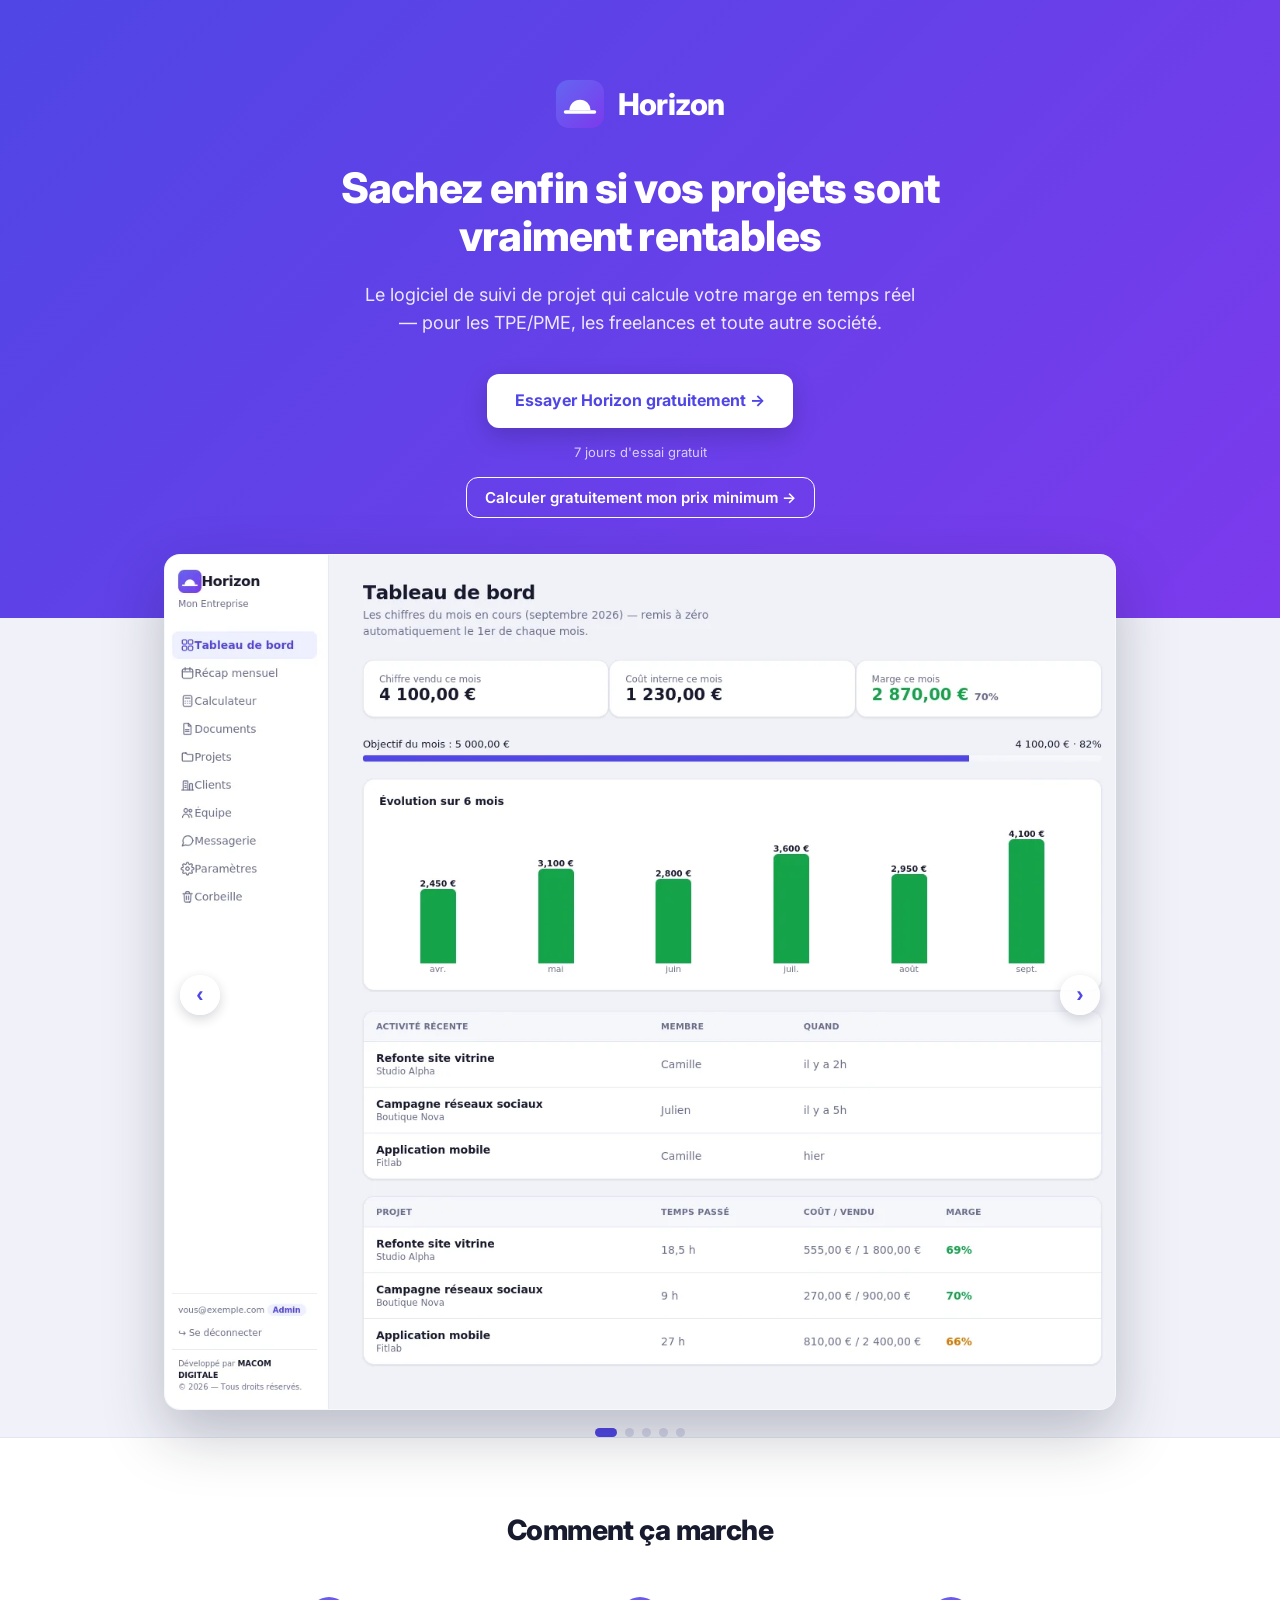
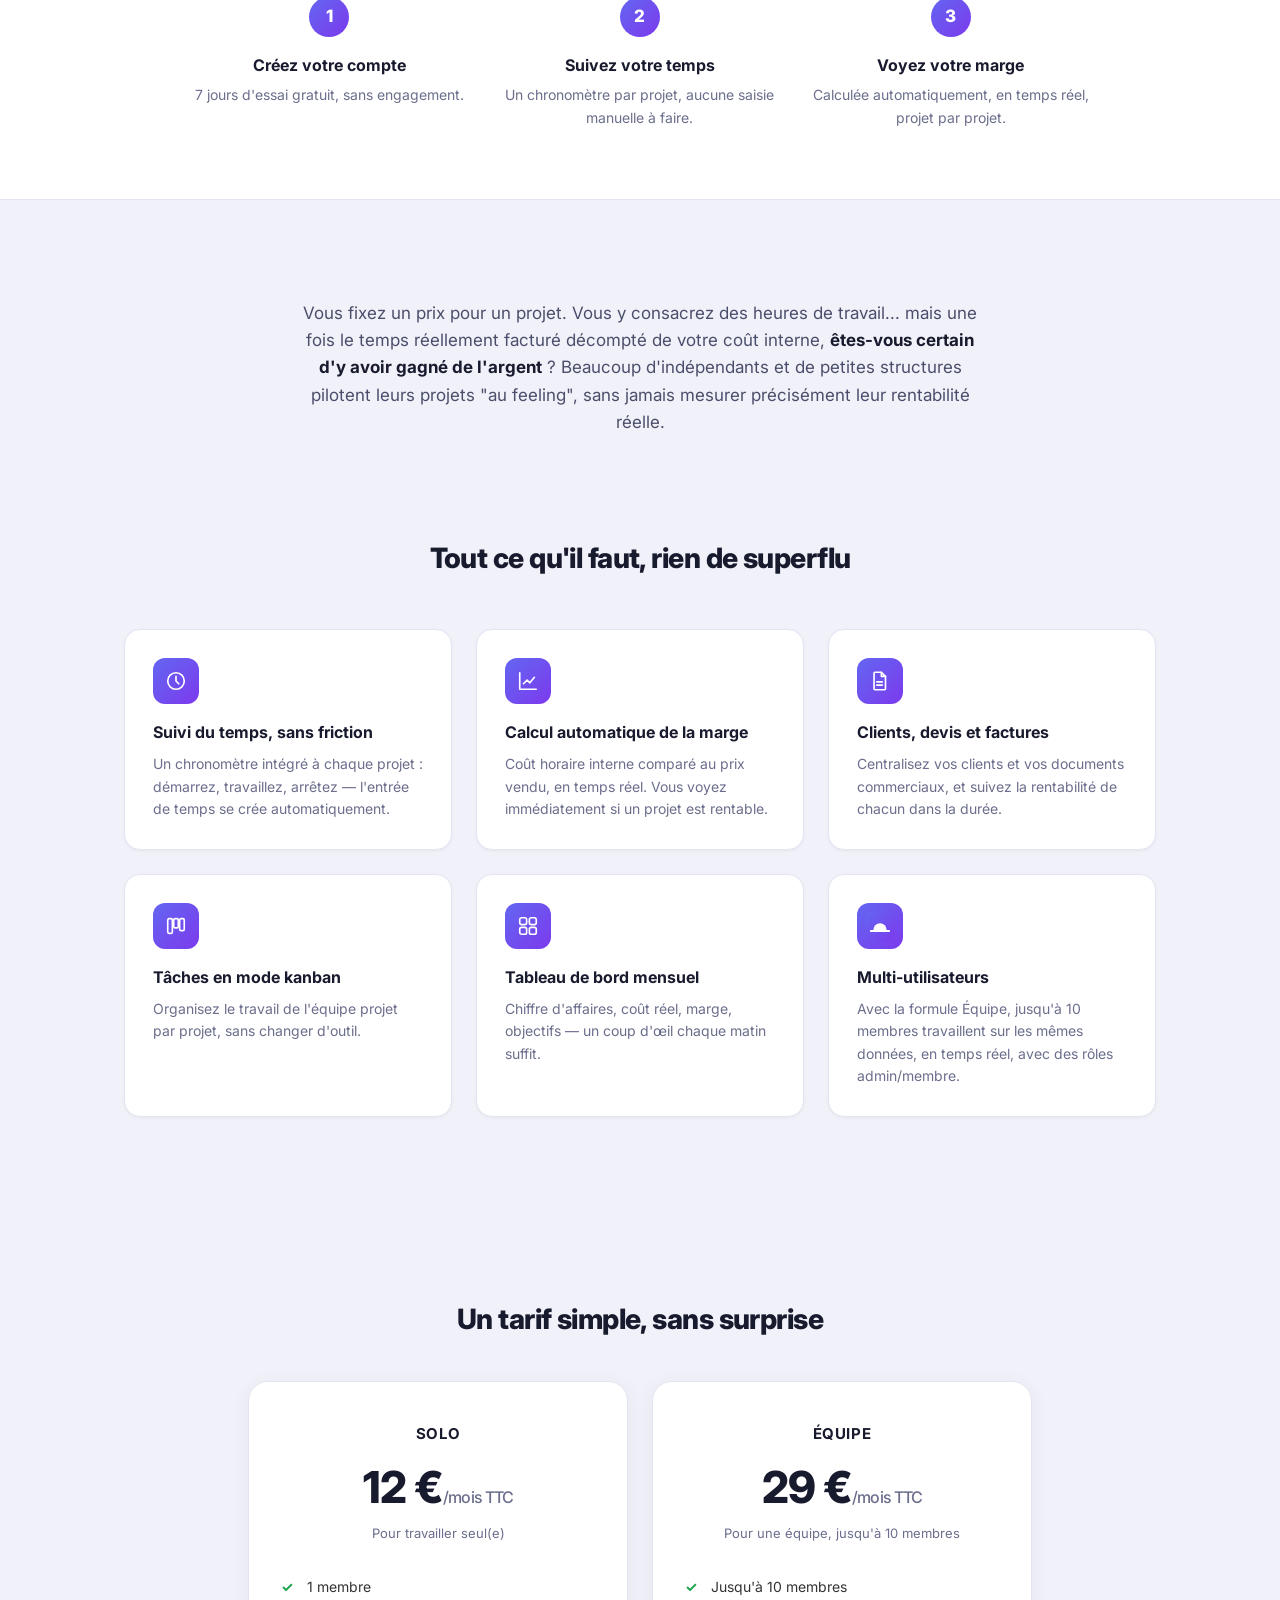
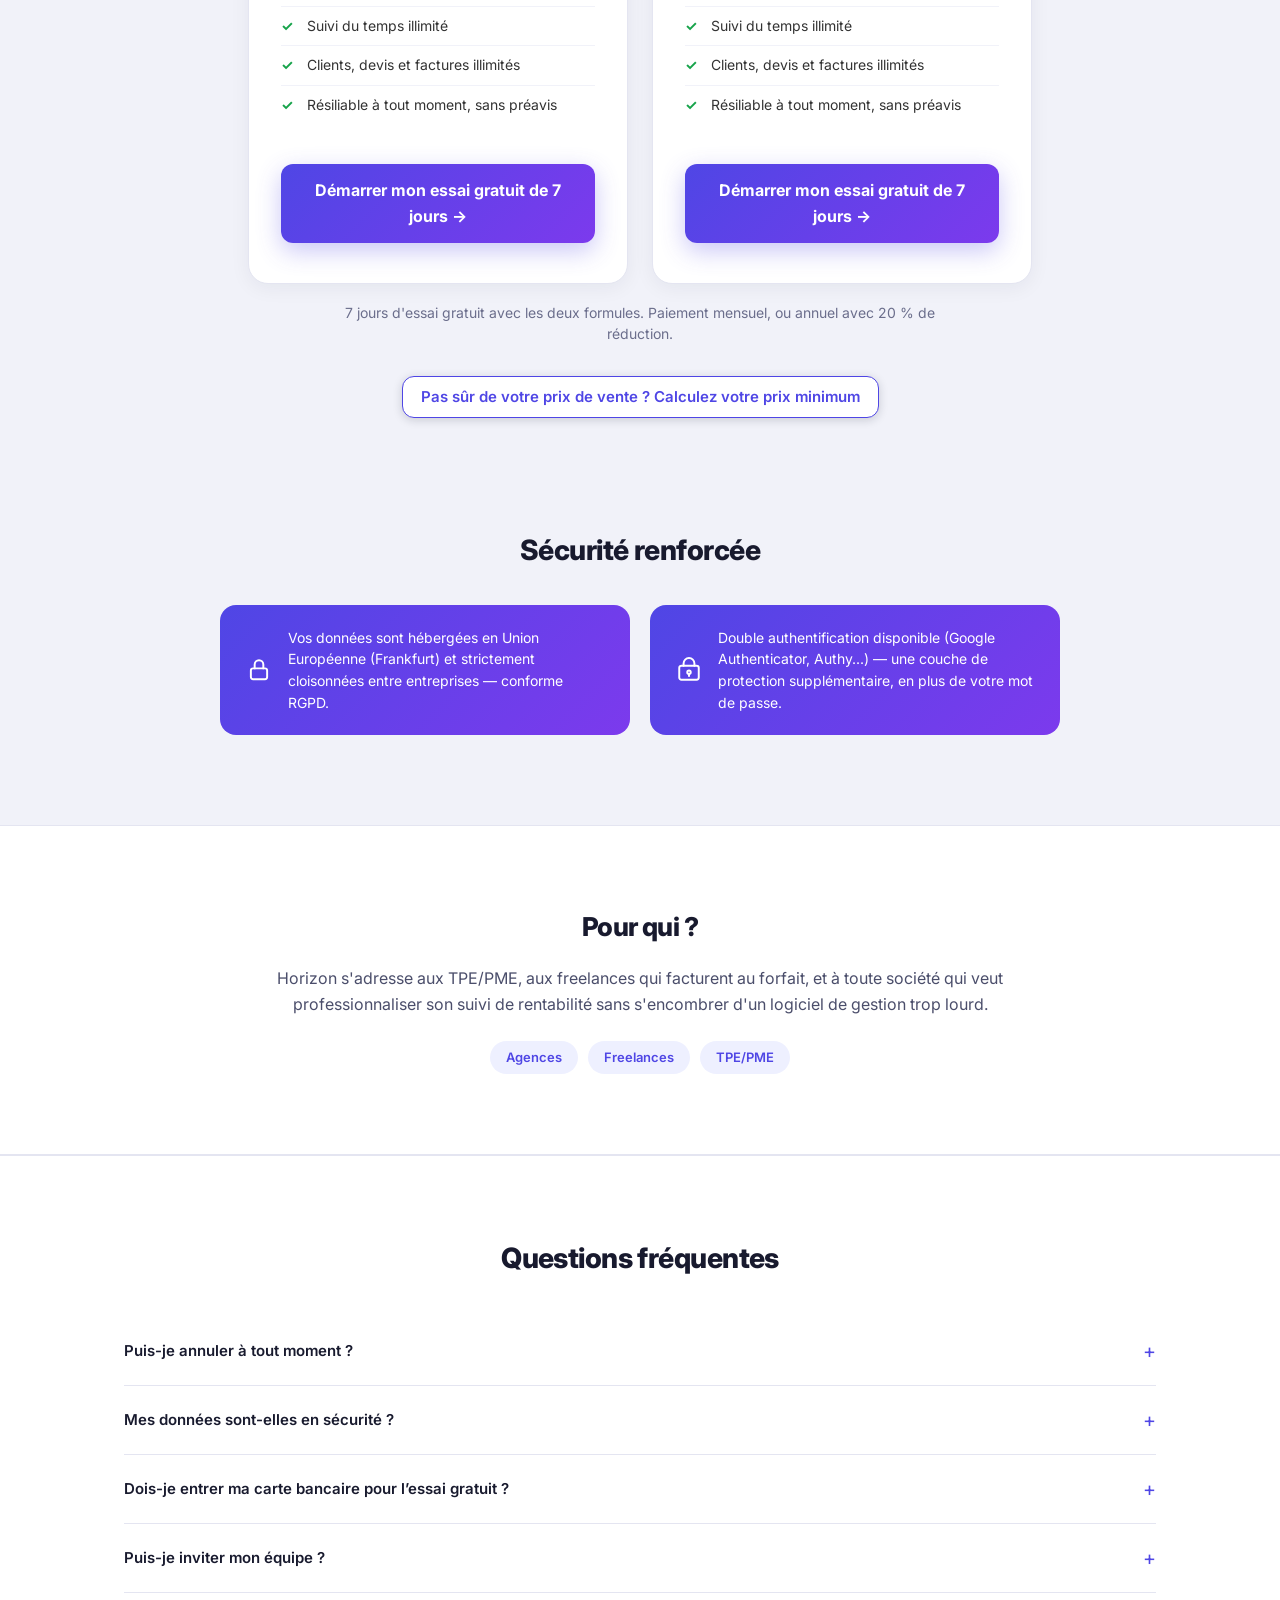
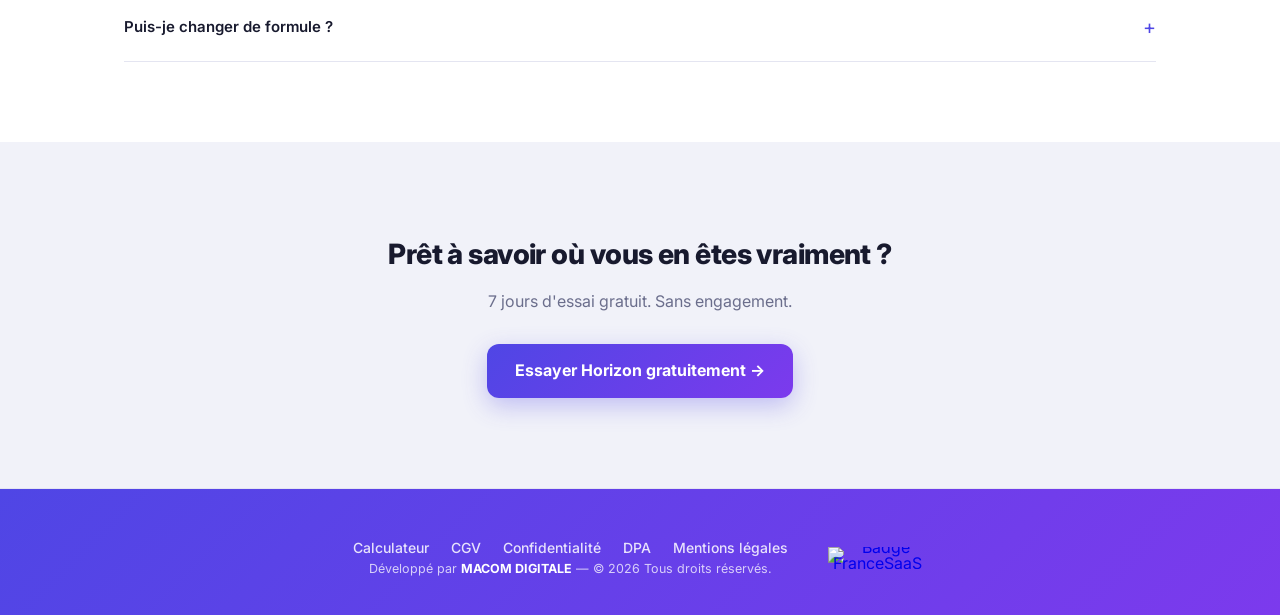
==== commit 6d78e538: "Update index.html" ====
--- a/index.html
+++ b/index.html
@@ -53,6 +53,10 @@
 .horizon-page .horizon-hero a.horizon-calc-link{ background:transparent !important; color:#FFFFFF !important; border-color:#FFFFFF !important; box-shadow:none; }
 .horizon-page .horizon-hero a.horizon-calc-link:hover{ background:rgba(255,255,255,.16) !important; }
 .horizon-page a.horizon-calc-link:focus-visible{ outline:3px solid #FFFFFF; outline-offset:2px; box-shadow:0 0 0 5px #7C3AED; }
+.horizon-page .horizon-pricing-grid{ display:flex; flex-wrap:wrap; gap:24px; justify-content:center; align-items:stretch; }
+.horizon-page .horizon-pricing-grid .horizon-pricing-card{ flex:1 1 280px; max-width:380px; margin:0; }
+.horizon-page .horizon-pricing-name{ margin:0 0 6px 0; font-size:15px; font-weight:700; letter-spacing:.04em; text-transform:uppercase; }
+.horizon-page .horizon-pricing-note{ margin:18px auto 0 auto; max-width:640px; text-align:center; font-size:14px; line-height:1.5; }
 </style>
 </head>
 <body class="home wp-singular page-template-default page page-id-13 wp-theme-Horizon">
@@ -176,7 +180,7 @@
         <div class="horizon-feature-card">
           <div class="horizon-feature-icon"><svg width="30" height="30" viewBox="0 0 34 34" fill="none" xmlns="http://www.w3.org/2000/svg" style="flex-shrink:0;"><rect width="34" height="34" rx="9" fill="url(#logoGrad)"/><path d="M9.5 21.5A7.5 7.5 0 0 1 24.5 21.5Z" fill="white"/><rect x="5.5" y="21.5" width="23" height="2.4" rx="1.2" fill="white"/><defs><linearGradient id="logoGrad" x1="0" y1="0" x2="34" y2="34" gradientUnits="userSpaceOnUse"><stop stop-color="#6366F1"/><stop offset="1" stop-color="#7C3AED"/></linearGradient></defs></svg></div>
           <h3>Multi-utilisateurs</h3>
-          <p>Toute l'équipe travaille sur les mêmes données, en temps réel, avec des rôles admin/membre.</p>
+          <p>Avec la formule Équipe, jusqu'à 10 membres travaillent sur les mêmes données, en temps réel, avec des rôles admin/membre.</p>
         </div>
       </div>
     </div>
@@ -187,21 +191,41 @@
   <section class="horizon-pricing">
     <div class="horizon-container">
       <h2>Un tarif simple, sans surprise</h2>
-      <div class="horizon-pricing-card">
-        <div class="horizon-pricing-amount">12&nbsp;€<span class="horizon-pricing-period">/mois TTC</span></div>
-        <p class="horizon-pricing-sub">Accès complet, sans engagement</p>
-        <ul class="horizon-pricing-features">
-          <li>Suivi du temps illimité</li>
-          <li>Clients, devis et factures illimités</li>
-          <li>Toute l'équipe incluse</li>
-          <li>Résiliable à tout moment, sans préavis</li>
-        </ul>
-        <a href="bientot.html" class="horizon-cta-dark">
-          Démarrer mon essai gratuit de 7 jours →
-        </a>
+      <div class="horizon-pricing-grid">
+        <div class="horizon-pricing-card">
+          <p class="horizon-pricing-name">Solo</p>
+          <div class="horizon-pricing-amount">12&nbsp;€<span class="horizon-pricing-period">/mois TTC</span></div>
+          <p class="horizon-pricing-sub">Pour travailler seul(e)</p>
+          <ul class="horizon-pricing-features">
+            <li>1 membre</li>
+            <li>Suivi du temps illimité</li>
+            <li>Clients, devis et factures illimités</li>
+            <li>Résiliable à tout moment, sans préavis</li>
+          </ul>
+          <a href="bientot.html" class="horizon-cta-dark">
+            Démarrer mon essai gratuit de 7 jours →
+          </a>
+        </div>
+        <div class="horizon-pricing-card">
+          <p class="horizon-pricing-name">Équipe</p>
+          <div class="horizon-pricing-amount">29&nbsp;€<span class="horizon-pricing-period">/mois TTC</span></div>
+          <p class="horizon-pricing-sub">Pour une équipe, jusqu'à 10 membres</p>
+          <ul class="horizon-pricing-features">
+            <li>Jusqu'à 10 membres</li>
+            <li>Suivi du temps illimité</li>
+            <li>Clients, devis et factures illimités</li>
+            <li>Résiliable à tout moment, sans préavis</li>
+          </ul>
+          <a href="bientot.html" class="horizon-cta-dark">
+            Démarrer mon essai gratuit de 7 jours →
+          </a>
+        </div>
+      </div>
+      <p class="horizon-pricing-note">7 jours d'essai gratuit avec les deux formules. Paiement mensuel, ou annuel avec 20&nbsp;% de réduction.</p>
+      <p class="horizon-pricing-note">
         <!-- Calculateur (ajout) : à retirer si la page calculateur n'est pas publiée -->
         <a href="calculateur-horizon.html" class="horizon-calc-link">Pas sûr de votre prix de vente ? Calculez votre prix minimum</a>
-      </div>
+      </p>
     </div>
   </section>
 
@@ -257,8 +281,13 @@
 </div>
           </details>
                   <details class="horizon-faq-item">
-            <summary>Puis-je inviter toute mon équipe ?</summary>
-            <div class="horizon-faq-answer"><p>Oui, sans limite de nombre — chaque membre de votre entreprise peut avoir son propre accès, inclus dans l&rsquo;abonnement.</p>
+            <summary>Puis-je inviter mon équipe ?</summary>
+            <div class="horizon-faq-answer"><p>Oui, avec la formule Équipe : jusqu&rsquo;à 10 membres, chacun avec son propre accès. La formule Solo est prévue pour une seule personne.</p>
+</div>
+          </details>
+                  <details class="horizon-faq-item">
+            <summary>Puis-je changer de formule ?</summary>
+            <div class="horizon-faq-answer"><p>Oui, vous pouvez passer de la formule Solo à la formule Équipe depuis votre espace de compte, rubrique « Gérer mon abonnement ».</p>
 </div>
           </details>
               </div>
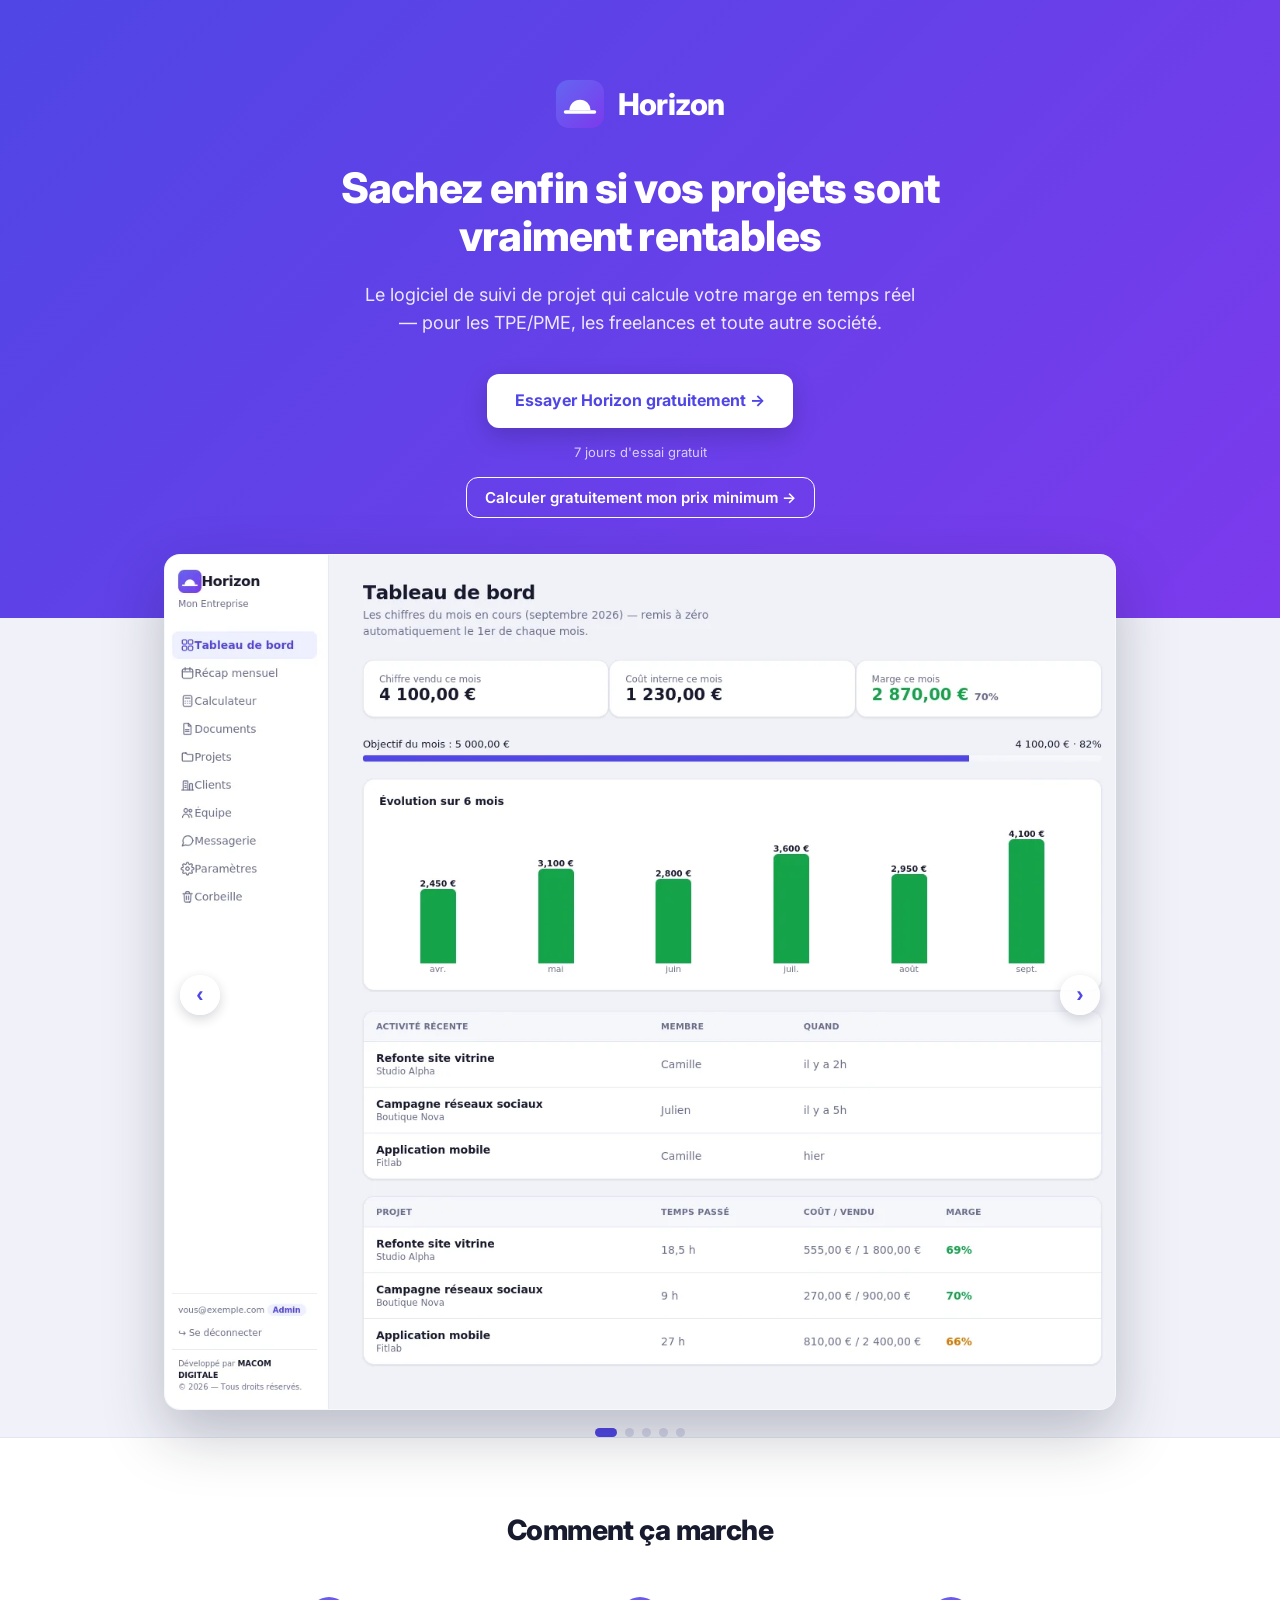
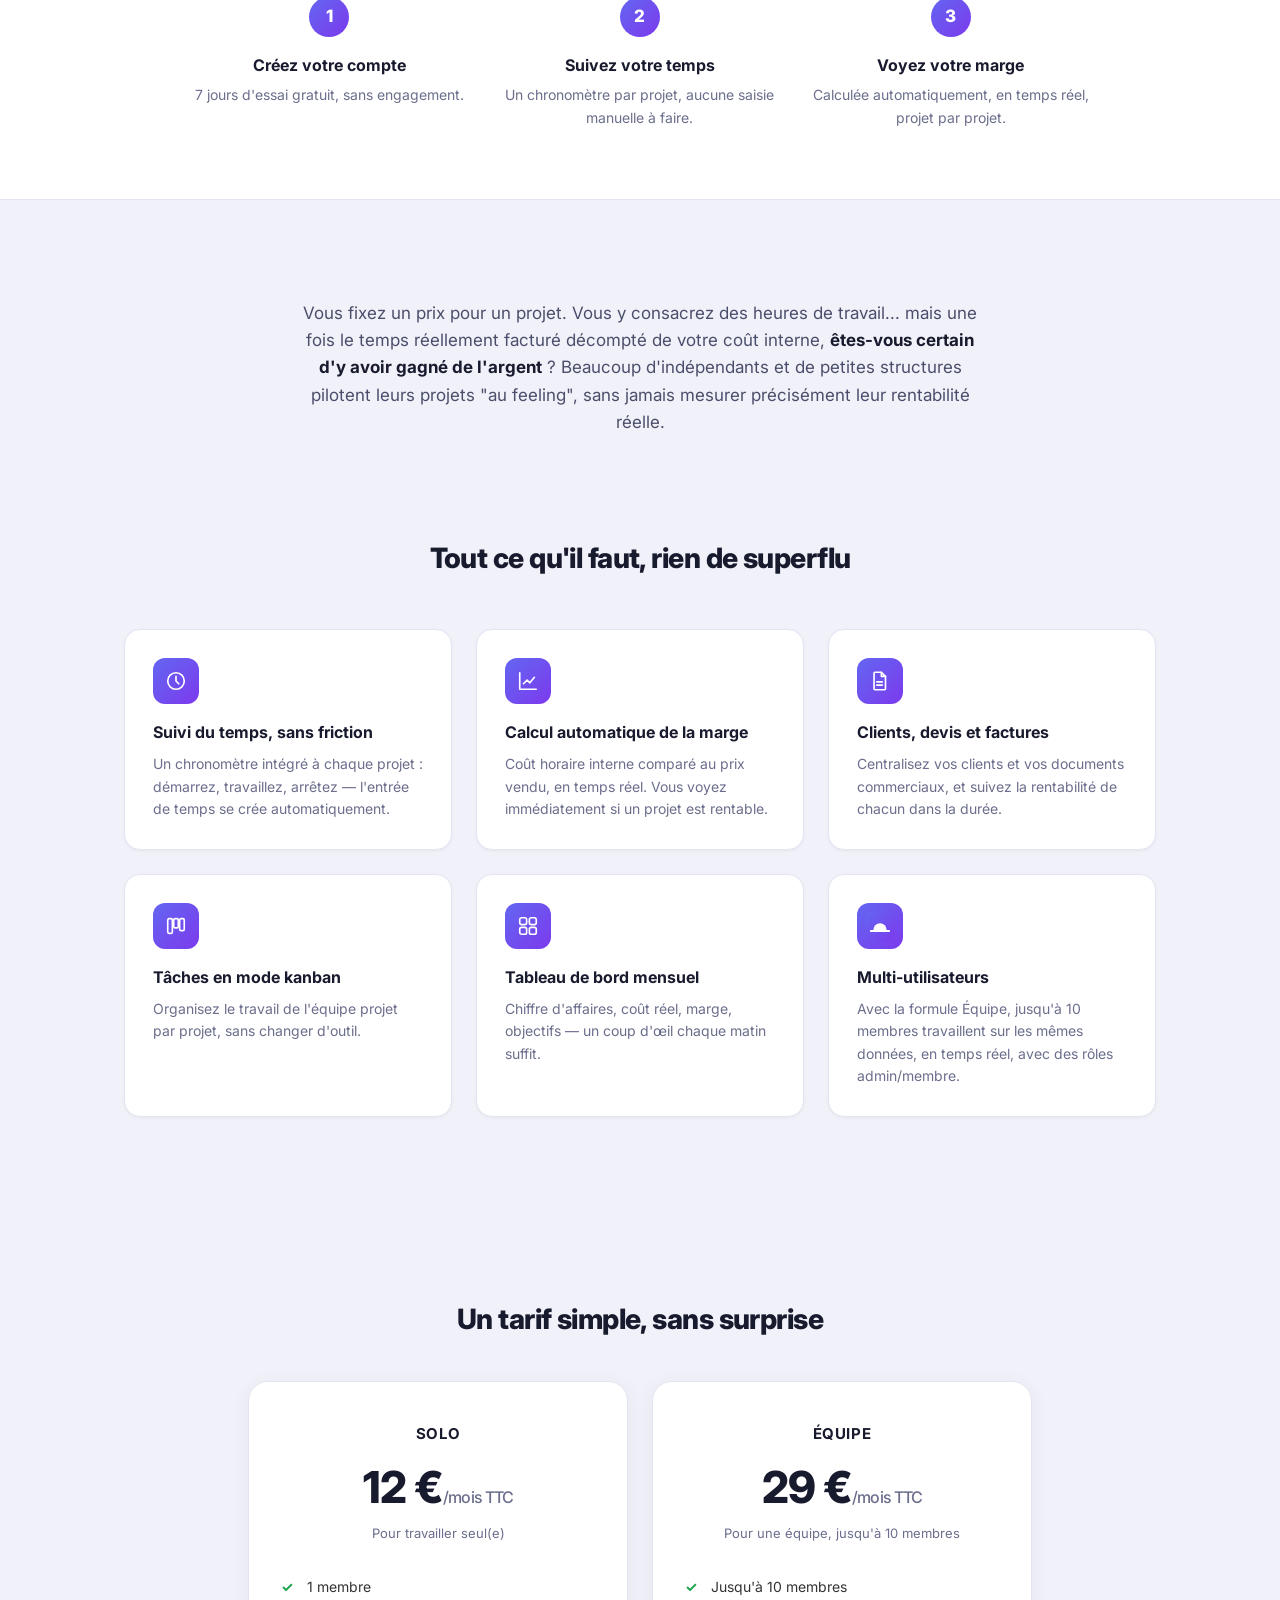
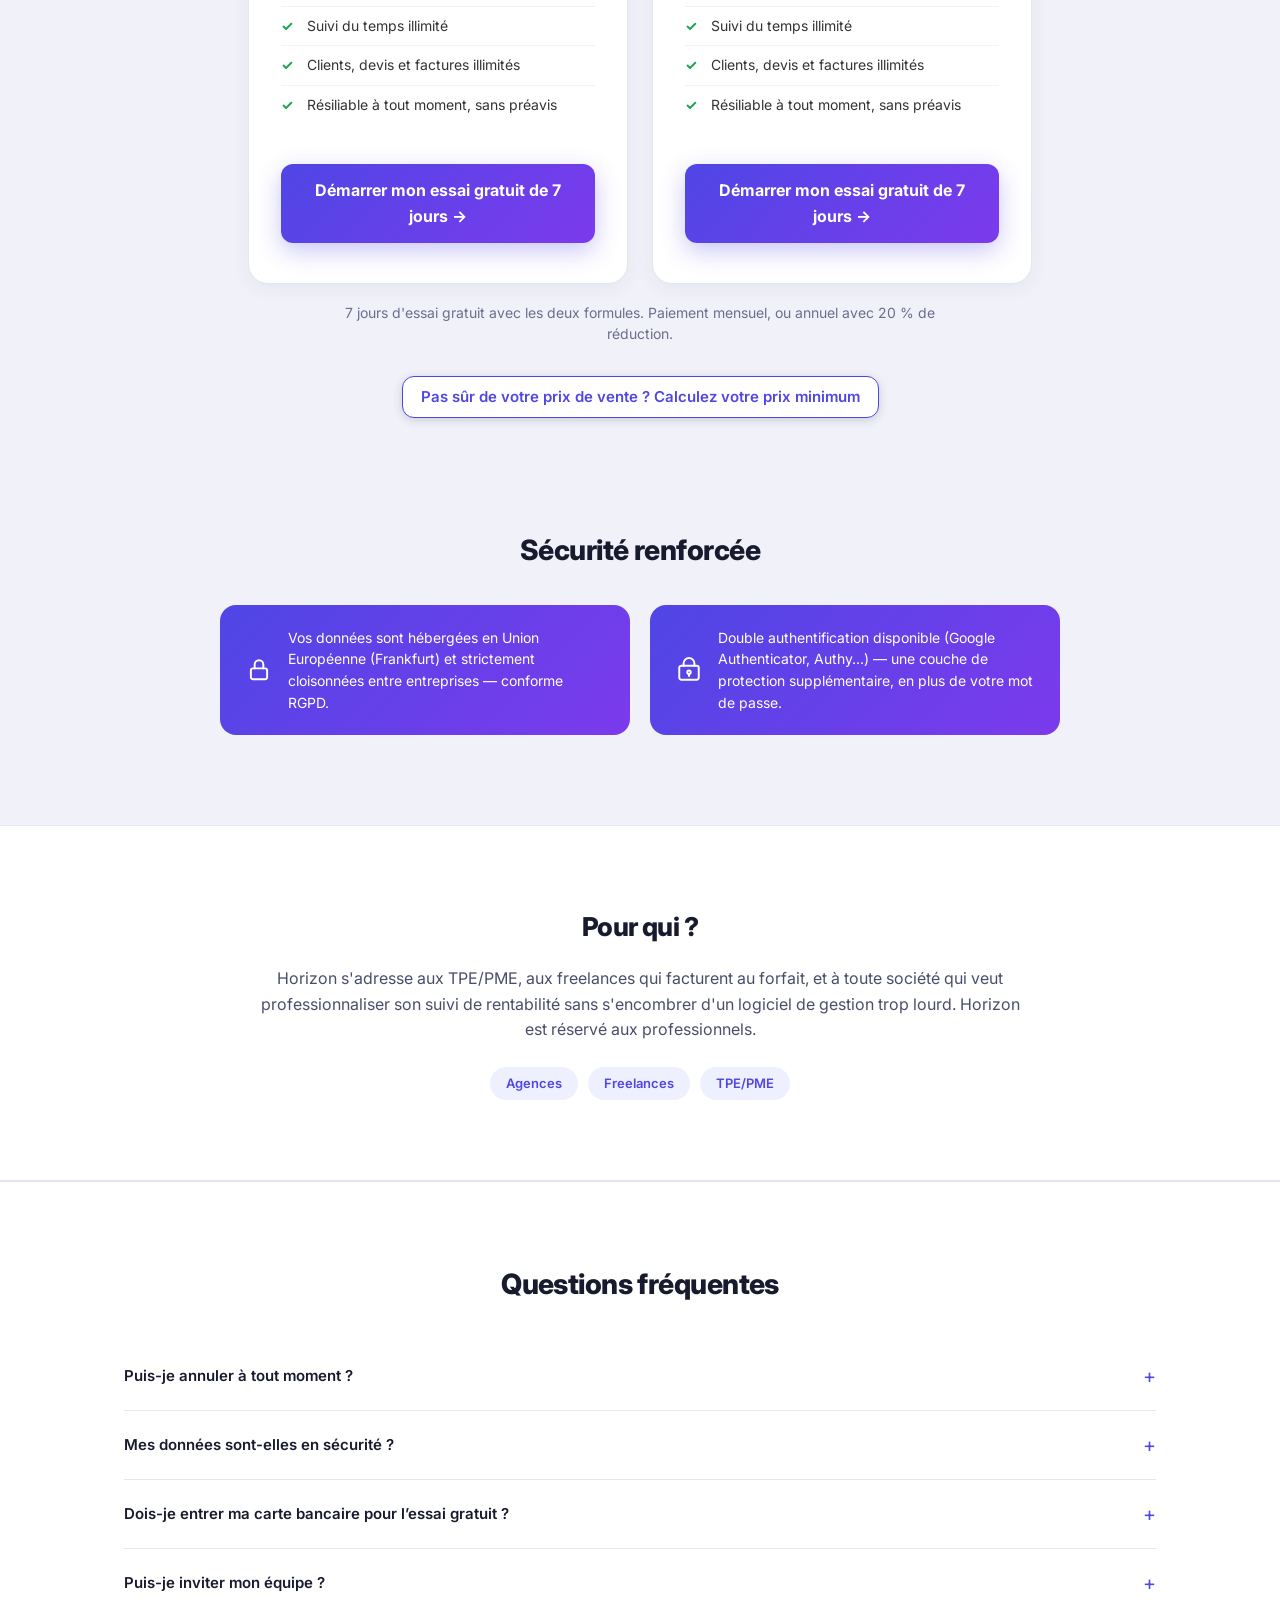
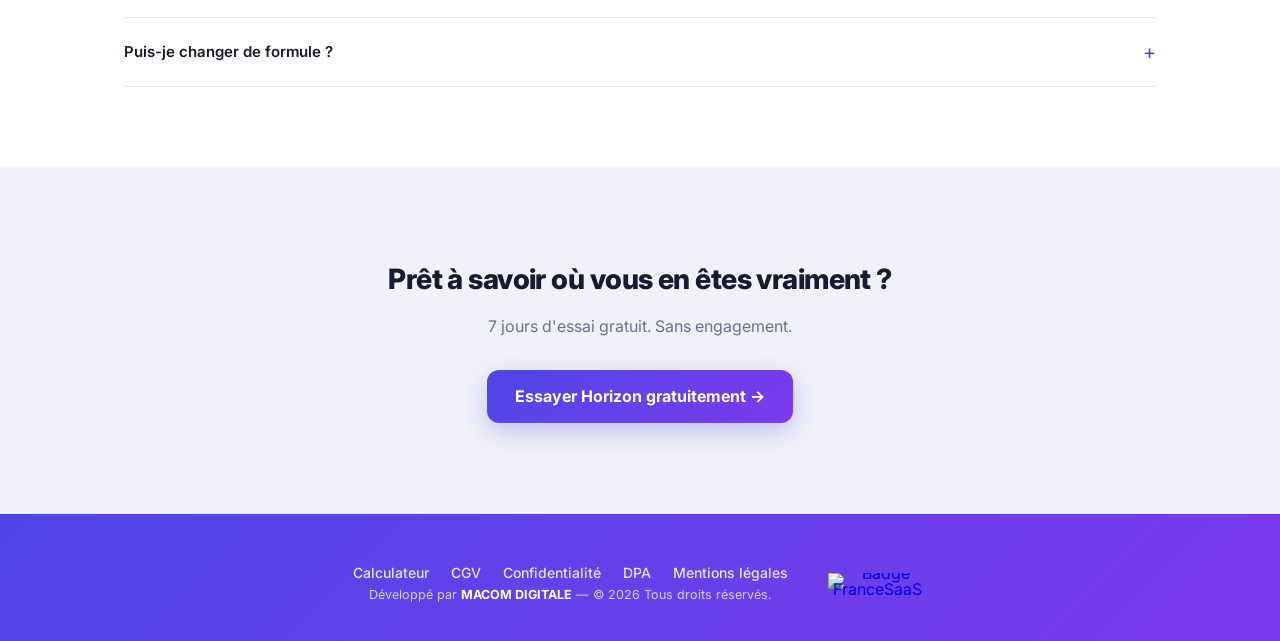
==== commit 6bee431e: "Update index.html" ====
--- a/index.html
+++ b/index.html
@@ -57,6 +57,26 @@
 .horizon-page .horizon-pricing-grid .horizon-pricing-card{ flex:1 1 280px; max-width:380px; margin:0; }
 .horizon-page .horizon-pricing-name{ margin:0 0 6px 0; font-size:15px; font-weight:700; letter-spacing:.04em; text-transform:uppercase; }
 .horizon-page .horizon-pricing-note{ margin:18px auto 0 auto; max-width:640px; text-align:center; font-size:14px; line-height:1.5; }
+/* Documents légaux affichés dans la page (CGV, confidentialité, DPA, mentions légales) : ouverts par les liens du pied de page (ancres #cgv, #confidentialite, #dpa, #mentions-legales). */
+.horizon-page .horizon-legal{ display:none; position:fixed; top:0; right:0; bottom:0; left:0; z-index:99999; overflow-y:auto; overscroll-behavior:contain; -webkit-overflow-scrolling:touch; background:#F1F2F9 !important; padding:24px 16px 64px; }
+.horizon-page .horizon-legal:target{ display:block; }
+.horizon-page .horizon-legal-inner{ max-width:800px; margin:0 auto; background:#FFFFFF !important; border:1px solid #E4E5F1; border-radius:16px; padding:32px 40px 36px; color:#181A2E !important; font-size:15.5px; line-height:1.65; text-align:left; }
+.horizon-page .horizon-legal-inner *{ box-sizing:border-box; }
+.horizon-page .horizon-legal h2{ margin:6px 0 4px; font-size:28px !important; line-height:1.25; color:#181A2E !important; text-align:left; }
+.horizon-page .horizon-legal h3{ margin:30px 0 8px; font-size:18px !important; line-height:1.35; color:#181A2E !important; text-align:left; }
+.horizon-page .horizon-legal p, .horizon-page .horizon-legal li{ margin:10px 0; font-size:15.5px !important; line-height:1.65; color:#181A2E !important; text-align:left; }
+.horizon-page .horizon-legal ul{ margin:8px 0 8px 4px; padding-left:22px; list-style:disc; }
+.horizon-page .horizon-legal ul ul{ list-style:circle; }
+.horizon-page .horizon-legal .horizon-legal-date{ margin:0 0 18px; font-size:13px !important; color:#5B5E7E !important; }
+.horizon-page .horizon-legal .horizon-legal-item{ padding-left:2.6em; text-indent:-2.6em; }
+.horizon-page .horizon-legal a{ color:#4338CA !important; text-decoration:underline !important; word-break:break-word; }
+.horizon-page .horizon-legal a.horizon-legal-close{ display:inline-block; margin:0 0 14px; padding:8px 14px; border:1.5px solid #4F46E5; border-radius:10px; background:#FFFFFF !important; color:#4F46E5 !important; font-weight:600; text-decoration:none !important; }
+.horizon-page .horizon-legal a.horizon-legal-close:hover{ background:#EEF0FF !important; }
+.horizon-page .horizon-legal-table{ margin:14px 0; overflow-x:auto; }
+.horizon-page .horizon-legal table{ width:100%; border-collapse:collapse; font-size:14px; }
+.horizon-page .horizon-legal th, .horizon-page .horizon-legal td{ padding:9px 12px; border:1px solid #D9DBEA; text-align:left; vertical-align:top; font-size:14px !important; color:#181A2E !important; }
+.horizon-page .horizon-legal th{ background:#EEF0FF; font-weight:700; }
+@media (max-width:640px){ .horizon-page .horizon-legal{ padding:12px 8px 48px; } .horizon-page .horizon-legal-inner{ padding:20px 16px 26px; border-radius:12px; } .horizon-page .horizon-legal h2{ font-size:23px !important; } }
 </style>
 </head>
 <body class="home wp-singular page-template-default page page-id-13 wp-theme-Horizon">
@@ -178,7 +198,7 @@
           <p>Chiffre d'affaires, coût réel, marge, objectifs — un coup d'œil chaque matin suffit.</p>
         </div>
         <div class="horizon-feature-card">
-          <div class="horizon-feature-icon"><svg width="30" height="30" viewBox="0 0 34 34" fill="none" xmlns="http://www.w3.org/2000/svg" style="flex-shrink:0;"><rect width="34" height="34" rx="9" fill="url(#logoGrad)"/><path d="M9.5 21.5A7.5 7.5 0 0 1 24.5 21.5Z" fill="white"/><rect x="5.5" y="21.5" width="23" height="2.4" rx="1.2" fill="white"/><defs><linearGradient id="logoGrad" x1="0" y1="0" x2="34" y2="34" gradientUnits="userSpaceOnUse"><stop stop-color="#6366F1"/><stop offset="1" stop-color="#7C3AED"/></linearGradient></defs></svg></div>
+          <div class="horizon-feature-icon"><svg width="30" height="30" viewBox="0 0 34 34" fill="none" xmlns="http://www.w3.org/2000/svg" style="flex-shrink:0;"><rect width="34" height="34" rx="9" fill="url(#logoGrad2)"/><path d="M9.5 21.5A7.5 7.5 0 0 1 24.5 21.5Z" fill="white"/><rect x="5.5" y="21.5" width="23" height="2.4" rx="1.2" fill="white"/><defs><linearGradient id="logoGrad2" x1="0" y1="0" x2="34" y2="34" gradientUnits="userSpaceOnUse"><stop stop-color="#6366F1"/><stop offset="1" stop-color="#7C3AED"/></linearGradient></defs></svg></div>
           <h3>Multi-utilisateurs</h3>
           <p>Avec la formule Équipe, jusqu'à 10 membres travaillent sur les mêmes données, en temps réel, avec des rôles admin/membre.</p>
         </div>
@@ -250,7 +270,7 @@
   <section class="horizon-for-who">
     <div class="horizon-for-who-inner">
       <h2>Pour qui ?</h2>
-      <p>Horizon s'adresse aux TPE/PME, aux freelances qui facturent au forfait, et à toute société qui veut professionnaliser son suivi de rentabilité sans s'encombrer d'un logiciel de gestion trop lourd.</p>
+      <p>Horizon s'adresse aux TPE/PME, aux freelances qui facturent au forfait, et à toute société qui veut professionnaliser son suivi de rentabilité sans s'encombrer d'un logiciel de gestion trop lourd. Horizon est réservé aux professionnels.</p>
       <div class="horizon-tags">
         <span class="horizon-tag">Agences</span>
         <span class="horizon-tag">Freelances</span>
@@ -302,7 +322,7 @@
       Essayer Horizon gratuitement →
     </a>
   </section>
-<footer class="horizon-footer">
+<footer class="horizon-footer" id="horizon-footer">
   <div class="horizon-footer-inner">
 
     <div class="horizon-footer-main">
@@ -315,10 +335,10 @@
         <nav class="horizon-footer-links">
           <!-- Calculateur (ajout) : à retirer si la page calculateur n'est pas publiée -->
           <a href="calculateur-horizon.html">Calculateur</a>
-          <a href="docs/cgv-Horizon.pdf" target="_blank" rel="noopener">CGV</a>
-          <a href="docs/politique-confidentialite-Horizon.pdf" target="_blank" rel="noopener">Confidentialité</a>
-          <a href="docs/dpa-Horizon.pdf" target="_blank" rel="noopener">DPA</a>
-          <a href="docs/mentions-legales-Horizon.pdf" target="_blank" rel="noopener">Mentions légales</a>
+          <a href="#cgv">CGV</a>
+          <a href="#confidentialite">Confidentialité</a>
+          <a href="#dpa">DPA</a>
+          <a href="#mentions-legales">Mentions légales</a>
         </nav>
 
         <p class="horizon-footer-copy">
@@ -346,6 +366,188 @@
     </div>
   </div>
 </footer>
+
+  <!-- DOCUMENTS LÉGAUX (affichés dans la page) -->
+  <section class="horizon-legal" id="cgv" aria-label="Conditions Générales de Vente">
+    <div class="horizon-legal-inner">
+      <a class="horizon-legal-close" href="#horizon-footer">← Fermer</a>
+      <h2>Conditions Générales de Vente (CGV) — Horizon</h2>
+      <p class="horizon-legal-date">Dernière mise à jour : 28 octobre 2026</p>
+<h3>Article 1 — Objet et champ d’application</h3>
+<p>Les présentes Conditions Générales de Vente (CGV) régissent la vente et l’utilisation de l’abonnement au logiciel <strong>Horizon</strong>, service en ligne de suivi de projets et de calcul de rentabilité, édité par :</p>
+<p><strong>MACOM DIGITALE</strong>, SARL au capital de 350 euros, SIRET <strong>989 656 186 00016</strong>, siège social : <strong>22 Rue de Pont Malo, 56150 Baud</strong>, représentée par Alexis Le Guével, en qualité de Gérant, ci-après « l’Éditeur ».</p>
+<p>Toute souscription à Horizon implique l’acceptation pleine et entière des présentes CGV par le client, ci-après « le Client » ou « l’Utilisateur ».</p>
+<p>Horizon est réservé aux professionnels (entreprises, indépendants, freelances) qui l’utilisent pour les besoins de leur activité professionnelle. Il n’est pas proposé aux consommateurs. En souscrivant, le Client déclare agir à titre professionnel.</p>
+<h3>Article 2 — Description du service</h3>
+<p>Horizon est un logiciel en ligne (SaaS) permettant notamment :</p>
+<ul><li>Le suivi du temps de travail par projet</li><li>Le calcul automatique de la marge et de la rentabilité</li><li>La gestion de clients, devis et factures</li><li>Le suivi de tâches</li><li>Un tableau de bord de pilotage</li></ul>
+<p>L’Éditeur se réserve le droit de faire évoluer les fonctionnalités du service, sans que cela ne constitue une modification substantielle justifiant la résiliation par le Client, sauf suppression d’une fonctionnalité essentielle au bon fonctionnement du service pour son usage.</p>
+<h3>Article 3 — Tarifs et modalités de paiement</h3>
+<p class="horizon-legal-item"><strong>3.1  Formules et prix.</strong> Horizon est proposé par abonnement, pour une entreprise, en deux formules selon le nombre de membres : <strong>Solo</strong> (1 membre) et <strong>Équipe</strong> (jusqu’à 10 membres). Les prix en vigueur sont ceux affichés au moment de la souscription.</p>
+<div class="horizon-legal-table"><table><tr><th><strong>Formule</strong></th><th><strong>Membres inclus</strong></th><th><strong>Facturation</strong></th><th><strong>Prix HT</strong></th><th><strong>Prix TTC</strong></th></tr><tr><td>Solo</td><td>1</td><td>mensuelle</td><td>10,00 €</td><td>12,00 €</td></tr><tr><td>Solo</td><td>1</td><td>annuelle</td><td>96,00 €</td><td>115,20 €</td></tr><tr><td>Solo</td><td>1</td><td>annuelle de lancement</td><td>84,00 €</td><td>100,80 €</td></tr><tr><td>Équipe</td><td>10</td><td>mensuelle</td><td>24,17 €</td><td>29,00 €</td></tr><tr><td>Équipe</td><td>10</td><td>annuelle</td><td>232,00 €</td><td>278,40 €</td></tr><tr><td>Équipe</td><td>10</td><td>annuelle de lancement</td><td>203,00 €</td><td>243,60 €</td></tr></table></div>
+<p>Les prix TTC incluent la TVA au taux de 20 %. Le nombre de membres inclus dépend de la formule. Le Client peut passer de la formule Solo à la formule Équipe à tout moment depuis son espace de compte. Le changement prend effet immédiatement et la différence de prix est facturée au prorata de la période restante.</p>
+<p class="horizon-legal-item"><strong>3.2  Essai gratuit.</strong> Chaque nouveau Client bénéficie de 7 jours d’essai gratuit. Une carte bancaire est demandée à l’inscription pour activer l’essai. Aucun prélèvement n’a lieu pendant l’essai. À l’issue des 7 jours, l’abonnement choisi devient payant et le premier paiement est prélevé, sauf résiliation avant la fin de l’essai.</p>
+<p class="horizon-legal-item"><strong>3.3  Moyen de paiement.</strong> Le paiement s’effectue uniquement par carte bancaire, par l’intermédiaire du prestataire de paiement Stripe. L’Éditeur ne conserve pas les numéros de carte.</p>
+<p class="horizon-legal-item"><strong>3.4  Facturation.</strong> Le premier paiement est exigible à la fin de l’essai. Les paiements suivants sont prélevés à l’avance, à la même date : chaque mois pour la formule mensuelle, chaque année pour les formules annuelles. Une facture et un reçu sont envoyés par e-mail à chaque paiement.</p>
+<p class="horizon-legal-item"><strong>3.5  Offre de lancement.</strong> Jusqu’au 31 janvier 2027 inclus, les formules annuelles sont proposées à prix réduit : Solo à 84,00 € HT (100,80 € TTC) au lieu de 96,00 € HT (115,20 € TTC) ; Équipe à 203,00 € HT (243,60 € TTC) au lieu de 232,00 € HT (278,40 € TTC). Ce prix s’applique à la première période annuelle seulement. À chaque renouvellement suivant, le tarif annuel en vigueur s’applique.</p>
+<p class="horizon-legal-item"><strong>3.6  Évolution des tarifs.</strong> L’Éditeur peut modifier ses tarifs. Le nouveau tarif s’applique à compter du renouvellement qui suit un préavis d’au moins 30 jours, communiqué par e-mail ou dans l’application. Le Client peut résilier avant cette date. Une période déjà payée n’est jamais modifiée.</p>
+<p class="horizon-legal-item"><strong>3.7  Défaut de paiement.</strong> En cas d’échec du prélèvement, l’Éditeur renouvelle la tentative pendant 14 jours maximum et prévient le Client par e-mail. Faute de régularisation, l’abonnement est résilié et l’accès suspendu, sans préjudice des sommes dues.</p>
+<h3>Article 4 — Durée, renouvellement et résiliation</h3>
+<p class="horizon-legal-item"><strong>4.1  Durée.</strong> L’abonnement est souscrit pour un mois (formule mensuelle) ou pour un an (formules annuelles), à compter du premier paiement qui suit l’essai gratuit. Il est reconduit tacitement pour une durée identique, sauf résiliation.</p>
+<p class="horizon-legal-item"><strong>4.2  Résiliation par le Client.</strong> Le Client peut résilier à tout moment depuis son espace de compte (« Gérer mon abonnement »), sans préavis. La résiliation prend effet à la fin de la période déjà payée, mois ou année : le Client garde son accès jusqu’à cette date. Une résiliation avant la fin de l’essai gratuit évite tout prélèvement.</p>
+<p class="horizon-legal-item"><strong>4.3  Remboursement.</strong> Toute période commencée est due. Aucun remboursement au prorata n’est effectué pour la période entamée, sauf garantie ci-dessous ou obligation légale.</p>
+<p class="horizon-legal-item"><strong>4.4  Garantie de remboursement.</strong> Pour les formules annuelles, le Client peut demander le remboursement de son premier paiement annuel dans les 30 jours qui suivent ce paiement, sans avoir à justifier de motif, en écrivant à <a href="mailto:support@horizon-suivi-projets.fr">support@horizon-suivi-projets.fr</a>. Le remboursement est effectué par le même moyen de paiement.</p>
+<p class="horizon-legal-item"><strong>4.5  Résiliation par l’Éditeur.</strong> L’Éditeur se réserve le droit de résilier l’abonnement d’un Client en cas de manquement grave aux présentes CGV (usage frauduleux, impayé non régularisé après relance par e-mail).</p>
+<p class="horizon-legal-item"><strong>4.6  </strong>Rappel avant renouvellement annuel. Avant chaque renouvellement d’une formule annuelle, l’Éditeur informe le Client par e-mail, entre trois mois et un mois avant l’échéance, de la possibilité de ne pas reconduire l’abonnement.</p>
+<h3>Article 5 — Droit de rétractation</h3>
+<p>Horizon étant réservé aux professionnels (article 1), le droit de rétractation que le Code de la consommation accorde aux consommateurs ne s’applique pas à l’abonnement. Le Client bénéficie en revanche de l’essai gratuit de 7 jours (article 3.2) et, pour les formules annuelles, de la garantie de remboursement prévue à l’article 4.4.</p>
+<h3>Article 6 — Données du Client</h3>
+<p>L’utilisation d’Horizon implique le traitement de données personnelles et professionnelles, dont les modalités sont décrites dans la <strong>Politique de confidentialité</strong>, document distinct et consultable à l’adresse <a href="https://horizon-suivi-projets.fr/#confidentialite">https://horizon-suivi-projets.fr/#confidentialite</a>. Le traitement des données que le Client saisit sur ses propres clients est encadré par le contrat de sous-traitance RGPD, consultable à l’adresse <a href="https://horizon-suivi-projets.fr/#dpa">https://horizon-suivi-projets.fr/#dpa</a>.</p>
+<p>Le Client reste seul responsable de la licéité et de l’exactitude des données qu’il saisit dans l’application (notamment les données concernant ses propres clients).</p>
+<h3>Article 7 — Disponibilité et responsabilité</h3>
+<ul><li>L’Éditeur s’efforce d’assurer un accès continu au service, sans garantie de disponibilité absolue (maintenance, incidents techniques indépendants de sa volonté notamment liés à ses hébergeurs).</li><li>L’Éditeur ne saurait être tenu responsable des pertes de données résultant d’une mauvaise utilisation du service par le Client, ni des conséquences indirectes (perte de chiffre d’affaires, perte de clientèle...) liées à une indisponibilité.</li><li>Le Client est seul responsable de la conservation d’une copie de ses données importantes (export disponible depuis l’application).</li><li>La responsabilité de l’Éditeur, si elle est engagée, est limitée au montant payé par le Client au cours des 12 derniers mois.</li></ul>
+<h3>Article 8 — Propriété intellectuelle</h3>
+<p>Le logiciel Horizon, sa structure, son design et son contenu restent la propriété exclusive de MACOM DIGITALE. La souscription à un abonnement n’emporte aucun transfert de propriété intellectuelle au profit du Client, qui bénéficie uniquement d’un droit d’usage pour la durée de son abonnement.</p>
+<p>Les données saisies par le Client (clients, projets, documents) restent sa propriété.</p>
+<h3>Article 9 — Modification des CGV</h3>
+<p>L’Éditeur peut modifier les présentes CGV à tout moment. Les Clients en seront informés par email ou notification dans l’application, au moins 30 jours avant leur entrée en vigueur pour les Clients déjà abonnés.</p>
+<h3>Article 10 — Droit applicable et litiges</h3>
+<p>Les présentes CGV sont soumises au droit français. En cas de litige, une solution amiable sera recherchée en priorité. À défaut d’accord, le litige sera porté devant les tribunaux compétents de <strong>Lorient</strong> (Tribunal de commerce de Lorient, 3 rue Benjamin Delessert, CS 10426, 56104 Lorient Cedex — compétent pour le siège social situé à Baud, 56), sauf disposition d’ordre public contraire.</p>
+      <a class="horizon-legal-close" href="#horizon-footer">← Fermer</a>
+    </div>
+  </section>
+
+  <section class="horizon-legal" id="confidentialite" aria-label="Politique de confidentialité">
+    <div class="horizon-legal-inner">
+      <a class="horizon-legal-close" href="#horizon-footer">← Fermer</a>
+      <h2>Politique de confidentialité — Horizon</h2>
+      <p class="horizon-legal-date">Dernière mise à jour : 28 octobre 2026</p>
+<h3>1. Qui sommes-nous</h3>
+<p>Horizon est édité par <strong>MACOM DIGITALE</strong>, SARL au capital de 350 euros, immatriculée sous le numéro SIRET <strong>989 656 186 00016</strong> (RCS Lorient 989 656 186), dont le siège social est situé <strong>22 Rue de Pont Malo, 56150 Baud</strong>, représentée par Alexis Le Guével, en qualité de Gérant.</p>
+<p>Contact pour toute question relative aux données personnelles : <strong><a href="mailto:support@horizon-suivi-projets.fr">support@horizon-suivi-projets.fr</a></strong>. Nous n’avons pas désigné de délégué à la protection des données : cette adresse reçoit toutes vos demandes.</p>
+<h3>2. Deux rôles différents selon le type de donnée</h3>
+<p>Cette politique distingue deux cas, parce qu’Horizon héberge deux types de données différentes :</p>
+<ul><li><strong>Vos données de compte</strong> (email, nom, mot de passe, nom de votre entreprise) : nous en sommes <strong>responsables du traitement</strong>, au sens du RGPD.</li><li><strong>Les données que vous saisissez dans l’application</strong> (noms de vos clients, contacts, montants, temps de travail...) : ce sont <strong>vos propres données professionnelles</strong>, vous en restez responsable. Nous agissons uniquement comme <strong>sous-traitant technique</strong>, en hébergeant ces données de façon sécurisée pour votre compte, sans les utiliser à d’autres fins que le fonctionnement du service.</li></ul>
+<p>Un contrat de sous-traitance (« DPA »), conforme à l’article 28 du RGPD, encadre ce second cas. Il est accepté à la création du compte et consultable à l’adresse <a href="https://horizon-suivi-projets.fr/#dpa">https://horizon-suivi-projets.fr/#dpa</a>.</p>
+<h3>3. Données que nous collectons</h3>
+<p><strong>À la création de compte :</strong></p>
+<ul><li>Nom complet</li><li>Adresse email</li><li>Mot de passe (stocké de façon chiffrée, jamais en clair, jamais consultable par nous)</li><li>Nom de votre entreprise</li><li>Formule d’abonnement choisie, date d’acceptation des CGV et du contrat de sous-traitance</li></ul>
+<p>Lors du paiement de l’abonnement :</p>
+<ul><li>Les paiements sont traités par Stripe. Nous ne recevons ni ne conservons votre numéro de carte bancaire. Nous conservons l’identifiant client Stripe, la formule, le statut et les dates de votre abonnement.</li></ul>
+<p><strong>Dans l’usage normal de l’application, à votre initiative :</strong></p>
+<ul><li>Noms et coordonnées de vos clients (que vous choisissez de renseigner)</li><li>Données de projets, devis, factures, temps de travail, montants</li><li>Messages internes que vous rédigez dans l’espace « Messagerie », et, si la fonction est activée, les fichiers joints à ces messages</li><li>Les PDF et photos que vous importez dans « Documents » sont lus dans votre navigateur et ne sont pas conservés : seules les informations extraites (type, montant, date, référence) et le nom du fichier sont enregistrés.</li></ul>
+<p><strong>Automatiquement, à des fins techniques :</strong></p>
+<ul><li>Horodatage des connexions et des actions (pour la sécurité et le bon fonctionnement du service)</li><li>Journaux techniques de nos prestataires (adresse IP, dates et heures de connexion)</li><li>E-mails de service : confirmation d’inscription et réinitialisation du mot de passe</li></ul>
+<p>Nous n’utilisons <strong>aucun cookie publicitaire ou de traçage tiers</strong>. L’application enregistre dans votre navigateur votre session de connexion et vos préférences d’affichage, strictement nécessaires à son fonctionnement. Pendant le paiement, la page sécurisée de Stripe peut déposer ses propres cookies.</p>
+<p>Les données de compte et d’abonnement sont nécessaires pour utiliser Horizon : sans elles, nous ne pouvons pas fournir le service. Aucune décision vous concernant n’est prise de manière entièrement automatisée.</p>
+<h3>4. Pourquoi nous utilisons ces données, et sur quelle base légale</h3>
+<div class="horizon-legal-table"><table><tr><th><strong>Finalité</strong></th><th><strong>Base légale</strong></th></tr><tr><td>Faire fonctionner votre compte et l’application</td><td>Exécution du contrat</td></tr><tr><td>Vous permettre de récupérer l’accès à votre compte et vous envoyer les e-mails de service</td><td>Exécution du contrat</td></tr><tr><td>Gérer votre abonnement et sa facturation</td><td>Exécution du contrat</td></tr><tr><td>Assurer la sécurité et prévenir les usages frauduleux</td><td>Intérêt légitime</td></tr><tr><td>Vous contacter en cas de nécessité liée au service (mise à jour importante, incident de sécurité)</td><td>Exécution du contrat, intérêt légitime</td></tr><tr><td>Respecter nos obligations comptables et fiscales</td><td>Obligation légale</td></tr></table></div>
+<p>Nous n’utilisons <strong>jamais</strong> vos données à des fins commerciales, publicitaires, ou de revente à des tiers.</p>
+<h3>5. Qui héberge et reçoit ces données</h3>
+<p>Vos données sont traitées par les prestataires suivants, qui agissent pour notre compte :</p>
+<div class="horizon-legal-table"><table><tr><th><strong>Prestataire</strong></th><th><strong>Rôle</strong></th><th><strong>Localisation</strong></th></tr><tr><td>Supabase</td><td>Base de données, authentification, stockage de fichiers. C’est ici que transitent l’ensemble des données personnelles (comptes, clients, projets...).</td><td>Union européenne (Francfort, Allemagne)</td></tr><tr><td>OVHcloud</td><td>Hébergement du fichier de l’application et du site, messagerie du support</td><td>France (Gravelines)</td></tr><tr><td>Stripe</td><td>Paiement et gestion de l’abonnement</td><td>Union européenne (Stripe Payments Europe, Irlande)</td></tr><tr><td>Resend</td><td>Envoi des e-mails de service</td><td>Union européenne (Irlande)</td></tr><tr><td>GitHub</td><td>Hébergement du site de présentation</td><td>États-Unis</td></tr></table></div>
+<p>Lors du chargement de l’application, la police de caractères Inter (Google Fonts) et des bibliothèques logicielles (réseau jsDelivr) sont chargées depuis des services tiers : votre adresse IP leur est transmise.</p>
+<p>Nous ne vendons, ne louons et ne partageons vos données avec aucun tiers à des fins commerciales.</p>
+<h3>6. Transferts hors de l’Union européenne</h3>
+<p>Certains prestataires sont des sociétés de droit américain (Stripe, Resend, GitHub, Supabase) ou peuvent traiter des données aux États-Unis. Ces transferts sont encadrés par les clauses contractuelles types de la Commission européenne ou par le cadre de protection des données UE–États-Unis, selon le prestataire. Vous pouvez en obtenir une copie en écrivant à <a href="mailto:support@horizon-suivi-projets.fr">support@horizon-suivi-projets.fr</a>.</p>
+<h3>7. Durée de conservation</h3>
+<ul><li>Les données de votre compte et de votre entreprise sont conservées tant que votre compte est actif.</li><li>En cas de suppression d’un élément dans l’application (client, projet, document), celui-ci passe par une <strong>corbeille</strong> où il reste récupérable, avant suppression définitive à votre initiative.</li><li>En cas de suppression de votre compte, vos données sont supprimées sous 30 jours, y compris dans nos sauvegardes, qui sont purgées dans un délai maximal de 4 semaines, sauf obligation légale de conservation plus longue.</li><li>Les factures et pièces comptables liées à votre abonnement sont conservées 10 ans (obligation comptable).</li><li>Les e-mails échangés avec le support sont conservés 3 ans à compter du dernier échange.</li><li>Les journaux d’envoi des e-mails de service sont conservés par notre prestataire d’envoi pendant une durée limitée, selon sa propre politique.</li></ul>
+<h3>8. Sécurité</h3>
+<ul><li>Mots de passe chiffrés</li><li>Accès aux données cloisonné strictement par entreprise : aucune entreprise cliente ne peut voir les données d’une autre</li><li>Accès aux fonctions sensibles (suppression, paramètres) réservé aux comptes « Administrateur » de chaque entreprise</li><li>Connexion chiffrée (HTTPS) et double authentification disponible</li><li>Données chiffrées au repos (AES-256) et pendant leur transfert par notre hébergeur de base de données</li><li>Fichiers joints, si la fonction est activée : espace privé, avec des liens d’accès temporaires</li><li>Paiement : votre carte bancaire n’est jamais vue ni conservée par Horizon</li><li>Sauvegardes hebdomadaires des données, conservées 4 semaines</li></ul>
+<h3>9. Vos droits</h3>
+<p>Conformément au RGPD, vous disposez d’un droit d’accès, de rectification, d’effacement, de limitation du traitement, de portabilité et d’opposition sur vos données personnelles. Vous pouvez exercer ces droits en nous contactant à <strong><a href="mailto:support@horizon-suivi-projets.fr">support@horizon-suivi-projets.fr</a></strong>. Nous répondons dans un délai d’un mois.</p>
+<p>Vous disposez également du droit d’introduire une réclamation auprès de la CNIL (www.cnil.fr) si vous estimez que vos droits ne sont pas respectés.</p>
+<h3>10. Modifications de cette politique</h3>
+<p>Cette politique peut être mise à jour. En cas de changement significatif, nous en informerons les utilisateurs par email ou notification dans l’application.</p>
+      <a class="horizon-legal-close" href="#horizon-footer">← Fermer</a>
+    </div>
+  </section>
+
+  <section class="horizon-legal" id="dpa" aria-label="Contrat de sous-traitance RGPD">
+    <div class="horizon-legal-inner">
+      <a class="horizon-legal-close" href="#horizon-footer">← Fermer</a>
+      <h2>Contrat de sous-traitance RGPD (DPA) — Horizon</h2>
+      <p class="horizon-legal-date">Dernière mise à jour : 28 octobre 2026</p>
+<p>Entre <strong>[Nom de l’entreprise cliente]</strong>, ci-après « le Client » ou « le Responsable de traitement », c’est-à-dire l’entreprise qui crée le compte Horizon et accepte le présent contrat,</p>
+<p>Et <strong>MACOM DIGITALE</strong>, SARL au capital de 350 euros, SIRET 989 656 186 00016, siège social 22 Rue de Pont Malo, 56150 Baud, représentée par Alexis Le Guével, Gérant, ci-après « le Sous-traitant »,</p>
+<p>Il a été convenu ce qui suit, en application de l’article 28 du règlement (UE) 2016/679 du 27 avril 2016 (« RGPD »).</p>
+<h3>Article 1 — Objet</h3>
+<p>Le présent contrat encadre le traitement des données à caractère personnel que le Client saisit dans l’application <strong>Horizon</strong> (noms, coordonnées et informations relatives aux propres clients du Client), pour lesquelles le Sous-traitant agit exclusivement sur instruction du Client.</p>
+<p>Ce contrat est distinct des CGV et de la Politique de confidentialité d’Horizon : il concerne uniquement le Traitement n°2 décrit dans le registre des traitements de MACOM DIGITALE (données saisies par le Client sur ses propres clients), et non la gestion du compte du Client lui-même (pour laquelle MACOM DIGITALE est responsable de traitement).</p>
+<p>Dans le cadre de leurs relations contractuelles, les parties s’engagent à respecter la réglementation applicable au traitement de données à caractère personnel, en particulier le RGPD.</p>
+<h3>Article 2 — Modalités d’acceptation</h3>
+<p>Le présent contrat est accepté par le Client par voie électronique, au moment de la création de son compte sur l’application Horizon, via une case à cocher dédiée mentionnant explicitement son acceptation des Conditions Générales de Vente et du présent contrat de sous-traitance RGPD.</p>
+<p>Cette acceptation vaut signature électronique au sens de l’article 1367 du Code civil. La date et l’heure précises de cette acceptation sont enregistrées et conservées par le Sous-traitant, et peuvent être communiquées au Client sur simple demande.</p>
+<h3>Article 3 — Description du traitement</h3>
+<div class="horizon-legal-table"><table><tr><td><strong>Nature des opérations</strong></td><td>Hébergement, stockage, mise à disposition via l’application</td></tr><tr><td><strong>Finalité</strong></td><td>Permettre au Client de gérer ses projets, clients, devis/factures et temps de travail</td></tr><tr><td><strong>Durée</strong></td><td>Pendant toute la durée de l’abonnement, jusqu’à suppression des données par le Client</td></tr><tr><td><strong>Personnes concernées</strong></td><td>Les clients professionnels du Client (tiers, non-utilisateurs d’Horizon)</td></tr><tr><td><strong>Catégories de données</strong></td><td>Noms, coordonnées de contact, informations de projet, montants, et, si la fonction est activée, fichiers joints aux messages (pouvant contenir des données de tiers)</td></tr><tr><td>Informations mises à disposition par le Client</td><td>Les données que le Client saisit ou importe dans l’application</td></tr></table></div>
+<h3>Article 4 — Obligations du Sous-traitant</h3>
+<p>Le Sous-traitant s’engage à :</p>
+<p class="horizon-legal-item"><strong>4.1  </strong>Traiter les données uniquement pour la finalité décrite à l’article 3 et conformément aux instructions documentées du Client, qui résultent de l’usage de l’application et de ses demandes écrites adressées à <a href="mailto:support@horizon-suivi-projets.fr">support@horizon-suivi-projets.fr</a>. Si le Sous-traitant considère qu’une instruction constitue une violation du RGPD ou d’une autre disposition du droit de l’Union ou d’un État membre relative à la protection des données, il en informe immédiatement le Client.</p>
+<p class="horizon-legal-item"><strong>4.2  </strong>Ne transférer aucune donnée en dehors de l’Union européenne, sauf obligation légale dont il informe le Client avant le traitement, à moins que le droit concerné n’interdise cette information.</p>
+<p class="horizon-legal-item"><strong>4.3  </strong>Garantir la confidentialité des données, notamment via un accès technique restreint à l’équipe MACOM DIGITALE, et veiller à ce que les personnes autorisées à les traiter s’engagent à respecter cette confidentialité et reçoivent la formation nécessaire en matière de protection des données.</p>
+<p class="horizon-legal-item"><strong>4.4  </strong>Prendre en compte, pour ses outils, applications et services, les principes de protection des données dès la conception et de protection des données par défaut.</p>
+<p class="horizon-legal-item"><strong>4.5  </strong>Sous-traitance ultérieure. Le Client autorise le Sous-traitant à faire appel aux sous-traitants ultérieurs listés à l’article 5. Le Sous-traitant informe préalablement et par écrit le Client de tout ajout ou remplacement, en indiquant les activités concernées, l’identité du sous-traitant ultérieur et la date du contrat. Le Client dispose de 30 jours à compter de cette information pour s’y opposer ; sans objection dans ce délai, le changement est accepté, et à défaut d’accord le Client peut résilier son abonnement. Le sous-traitant ultérieur est tenu des mêmes obligations que le Sous-traitant, qui reste pleinement responsable envers le Client de leur exécution.</p>
+<p class="horizon-legal-item"><strong>4.6  </strong>Assister le Client dans le respect de ses propres obligations RGPD, notamment pour répondre aux demandes d’exercice des droits de ses clients : le Sous-traitant lui transmet par e-mail, dès réception, toute demande qu’il reçoit directement.</p>
+<p class="horizon-legal-item"><strong>4.7  </strong>Notifier le Client de toute violation de données concernant ses informations dans les meilleurs délais, et au plus tard 48 heures après en avoir pris connaissance, par e-mail adressé à l’administrateur du compte. La notification est accompagnée de la documentation utile : nature de la violation, catégories et nombre approximatif de personnes et d’enregistrements concernés, conséquences probables, mesures prises ou proposées, et point de contact.</p>
+<p class="horizon-legal-item"><strong>4.8  </strong>Aider le Client à réaliser ses analyses d’impact relatives à la protection des données et, le cas échéant, la consultation préalable de l’autorité de contrôle.</p>
+<p class="horizon-legal-item"><strong>4.9  </strong>Mettre en œuvre les mesures de sécurité suivantes :</p>
+<ul><ul><li>cloisonnement strict des données entre entreprises clientes ;</li><li>mots de passe stockés de façon chiffrée ;</li><li>connexions chiffrées (HTTPS) ;</li><li>accès aux actions sensibles réservé aux comptes « Administrateur » de chaque entreprise, et double authentification disponible ;</li><li>sauvegardes hebdomadaires des données, conservées 4 semaines, permettant de rétablir leur disponibilité en cas d’incident technique ;</li><li>données chiffrées au repos et pendant leur transfert par l’hébergeur de la base de données ;</li><li>revue de ces mesures au moins une fois par an.</li></ul></ul>
+<p class="horizon-legal-item"><strong>4.10  </strong>Supprimer ou restituer l’ensemble des données à la fin de la relation contractuelle, au choix du Client, dans le délai prévu à l’article 7, puis détruire les copies existantes dans ses systèmes, y compris dans les sauvegardes, qui sont purgées dans un délai maximal de 4 semaines, et justifier par écrit de cette destruction sur demande.</p>
+<p class="horizon-legal-item"><strong>4.11  </strong>Délégué à la protection des données : le Sous-traitant n’a pas désigné de délégué. Le point de contact pour toute question relative au présent contrat est <a href="mailto:support@horizon-suivi-projets.fr">support@horizon-suivi-projets.fr</a>.</p>
+<p class="horizon-legal-item"><strong>4.12  </strong>Déclarer tenir par écrit un registre de toutes les catégories d’activités de traitement effectuées pour le compte du Client, conformément à l’article 30, paragraphe 2, du RGPD.</p>
+<p class="horizon-legal-item"><strong>4.13  </strong>Mettre à la disposition du Client la documentation nécessaire pour démontrer le respect de ses obligations, et permettre la réalisation d’audits, y compris des inspections, par le Client ou un auditeur qu’il a mandaté, et y contribuer. Ces audits ont lieu avec un préavis de 30 jours, au plus une fois par an sauf incident avéré, aux frais du Client.</p>
+<h3>Article 5 — Sous-traitants ultérieurs autorisés</h3>
+<div class="horizon-legal-table"><table><tr><th><strong>Sous-traitant</strong></th><th><strong>Rôle</strong></th><th><strong>Localisation</strong></th></tr><tr><td>Supabase</td><td>Hébergement de la base de données, authentification et stockage de fichiers</td><td>Union Européenne (Francfort)</td></tr></table></div>
+<p>Tout changement concernant cette liste suit la procédure prévue à l’article 4.5.</p>
+<h3>Article 6 — Obligations du Client</h3>
+<p>Le Client s’engage à fournir au Sous-traitant les données nécessaires au service, à documenter par écrit toute instruction concernant le traitement, et à veiller au respect du présent contrat par le Sous-traitant, notamment en supervisant le traitement et en réalisant des audits. Il reste seul responsable de :</p>
+<ul><li>S’assurer qu’il dispose d’une base légale pour collecter et traiter les données de ses propres clients</li><li>Informer ses propres clients de l’usage de leurs données conformément au RGPD</li><li>L’exactitude des données qu’il saisit dans l’application</li></ul>
+<h3>Article 7 — Durée et fin du contrat</h3>
+<p>Le présent contrat s’applique pendant toute la durée de l’abonnement du Client à Horizon. À la résiliation de l’abonnement, le Sous-traitant supprime les données du Client dans un délai de 30 jours, sauf demande contraire du Client formulée avant cette échéance. Avant cette échéance, le Client peut exporter ses données depuis l’application (export CSV).</p>
+<h3>Article 8 — Droit applicable</h3>
+<p>Le présent contrat est soumis au droit français.</p>
+      <a class="horizon-legal-close" href="#horizon-footer">← Fermer</a>
+    </div>
+  </section>
+
+  <section class="horizon-legal" id="mentions-legales" aria-label="Mentions légales">
+    <div class="horizon-legal-inner">
+      <a class="horizon-legal-close" href="#horizon-footer">← Fermer</a>
+      <h2>Mentions légales — Horizon</h2>
+      <p class="horizon-legal-date">Dernière mise à jour : 28 octobre 2026</p>
+<h3>Éditeur du site</h3>
+<p>Le site Horizon est édité par :</p>
+<p><strong>MACOM DIGITALE</strong>, SARL au capital social de 350 euros</p>
+<p>Siège social : 22 Rue de Pont Malo, 56150 Baud</p>
+<p>SIRET : 989 656 186 00016</p>
+<p>RCS Lorient 989 656 186 — N° de TVA intracommunautaire : FR39989656186</p>
+<p>Directeur de la publication : Alexis Le Guével, Gérant</p>
+<p>Contact : <a href="mailto:support@horizon-suivi-projets.fr">support@horizon-suivi-projets.fr</a>, téléphone : 07 78 78 63 78</p>
+<h3>Hébergement</h3>
+<p><strong>Site vitrine (pages de présentation)</strong> hébergé par GitHub, Inc. (GitHub Pages), 88 Colin P. Kelly Jr. Street, San Francisco, CA 94107, États-Unis.</p>
+<p><strong>Application Horizon</strong> hébergée par OVH SAS, 2 rue Kellermann, 59100 Roubaix, France (serveurs situés à Gravelines, France) — base de données hébergée par Supabase, sur des serveurs situés dans l’Union européenne (Francfort, Allemagne).</p>
+<h3>Propriété intellectuelle</h3>
+<p>L’ensemble des éléments présents sur ce site (textes, logos, graphismes, structure) est la propriété exclusive de MACOM DIGITALE, sauf mention contraire. Toute reproduction, représentation, modification ou exploitation, totale ou partielle, sans autorisation préalable, est interdite.</p>
+<h3>Données personnelles</h3>
+<p>Le traitement des données personnelles collectées sur ce site et via l’application Horizon est détaillé dans notre Politique de confidentialité, consultable à l’adresse <a href="https://horizon-suivi-projets.fr/#confidentialite">https://horizon-suivi-projets.fr/#confidentialite</a>.</p>
+<h3>Cookies</h3>
+<p>Ce site n’utilise aucun cookie de traçage ou publicitaire. Lors de l’utilisation de l’application, votre navigateur enregistre votre session de connexion et vos préférences d’affichage, strictement nécessaires au fonctionnement du service. Lors du paiement, la page sécurisée de Stripe peut déposer ses propres cookies.</p>
+<h3>Litiges</h3>
+<p>En cas de litige, une solution amiable sera recherchée avant toute action judiciaire. À défaut d’accord, les tribunaux compétents seront ceux de <strong>Lorient</strong> (Tribunal de commerce de Lorient, 3 rue Benjamin Delessert, CS 10426, 56104 Lorient Cedex — compétent pour le siège social situé à Baud, 56), sauf disposition d’ordre public contraire.</p>
+<h3>Crédits</h3>
+<p>Site conçu et développé par MACOM DIGITALE.</p>
+      <a class="horizon-legal-close" href="#horizon-footer">← Fermer</a>
+    </div>
+  </section>
 </div>
+<script>
+/* Échap ferme un document légal et ramène au pied de page. */
+(function(){
+  var ids = {cgv:1, confidentialite:1, dpa:1, 'mentions-legales':1};
+  document.addEventListener('keydown', function(e){
+    if (e.key === 'Escape' && ids[location.hash.slice(1)]) { location.hash = 'horizon-footer'; }
+  });
+})();
+</script>
 </body>
 </html>
